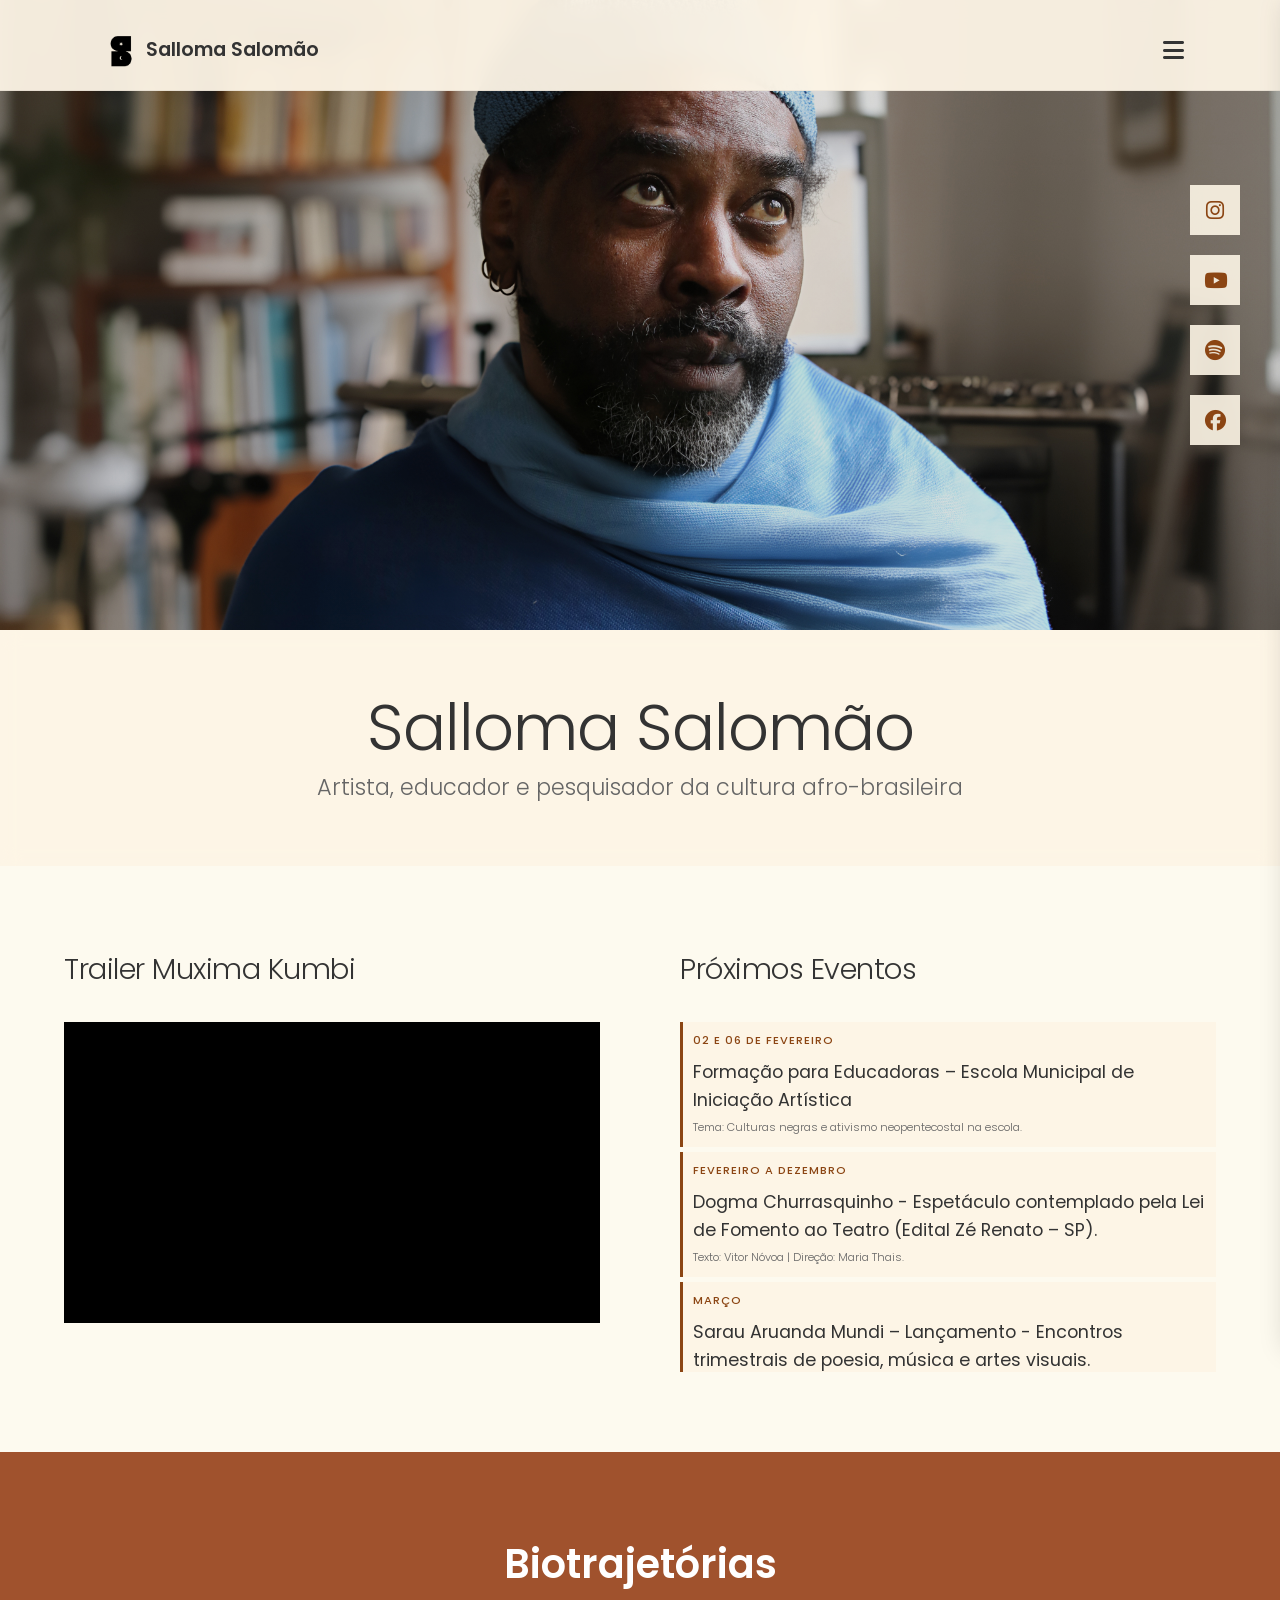
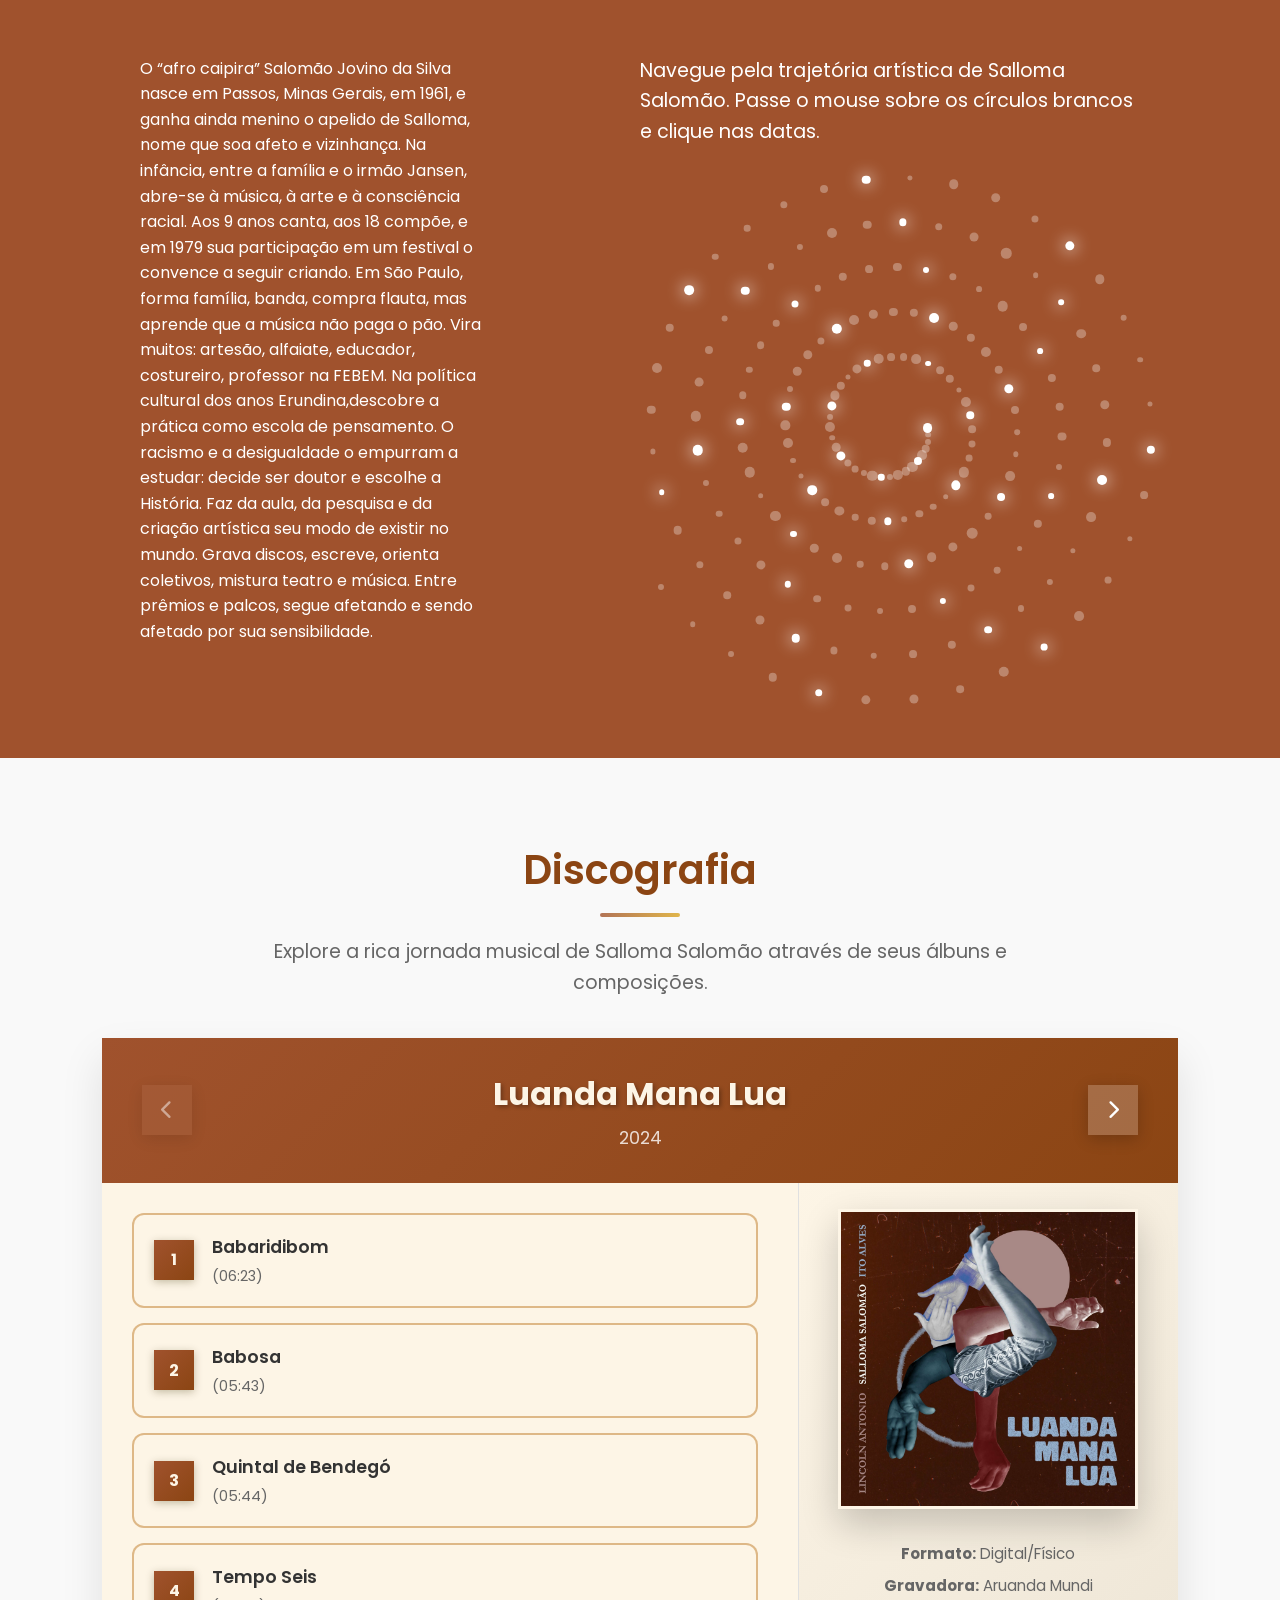
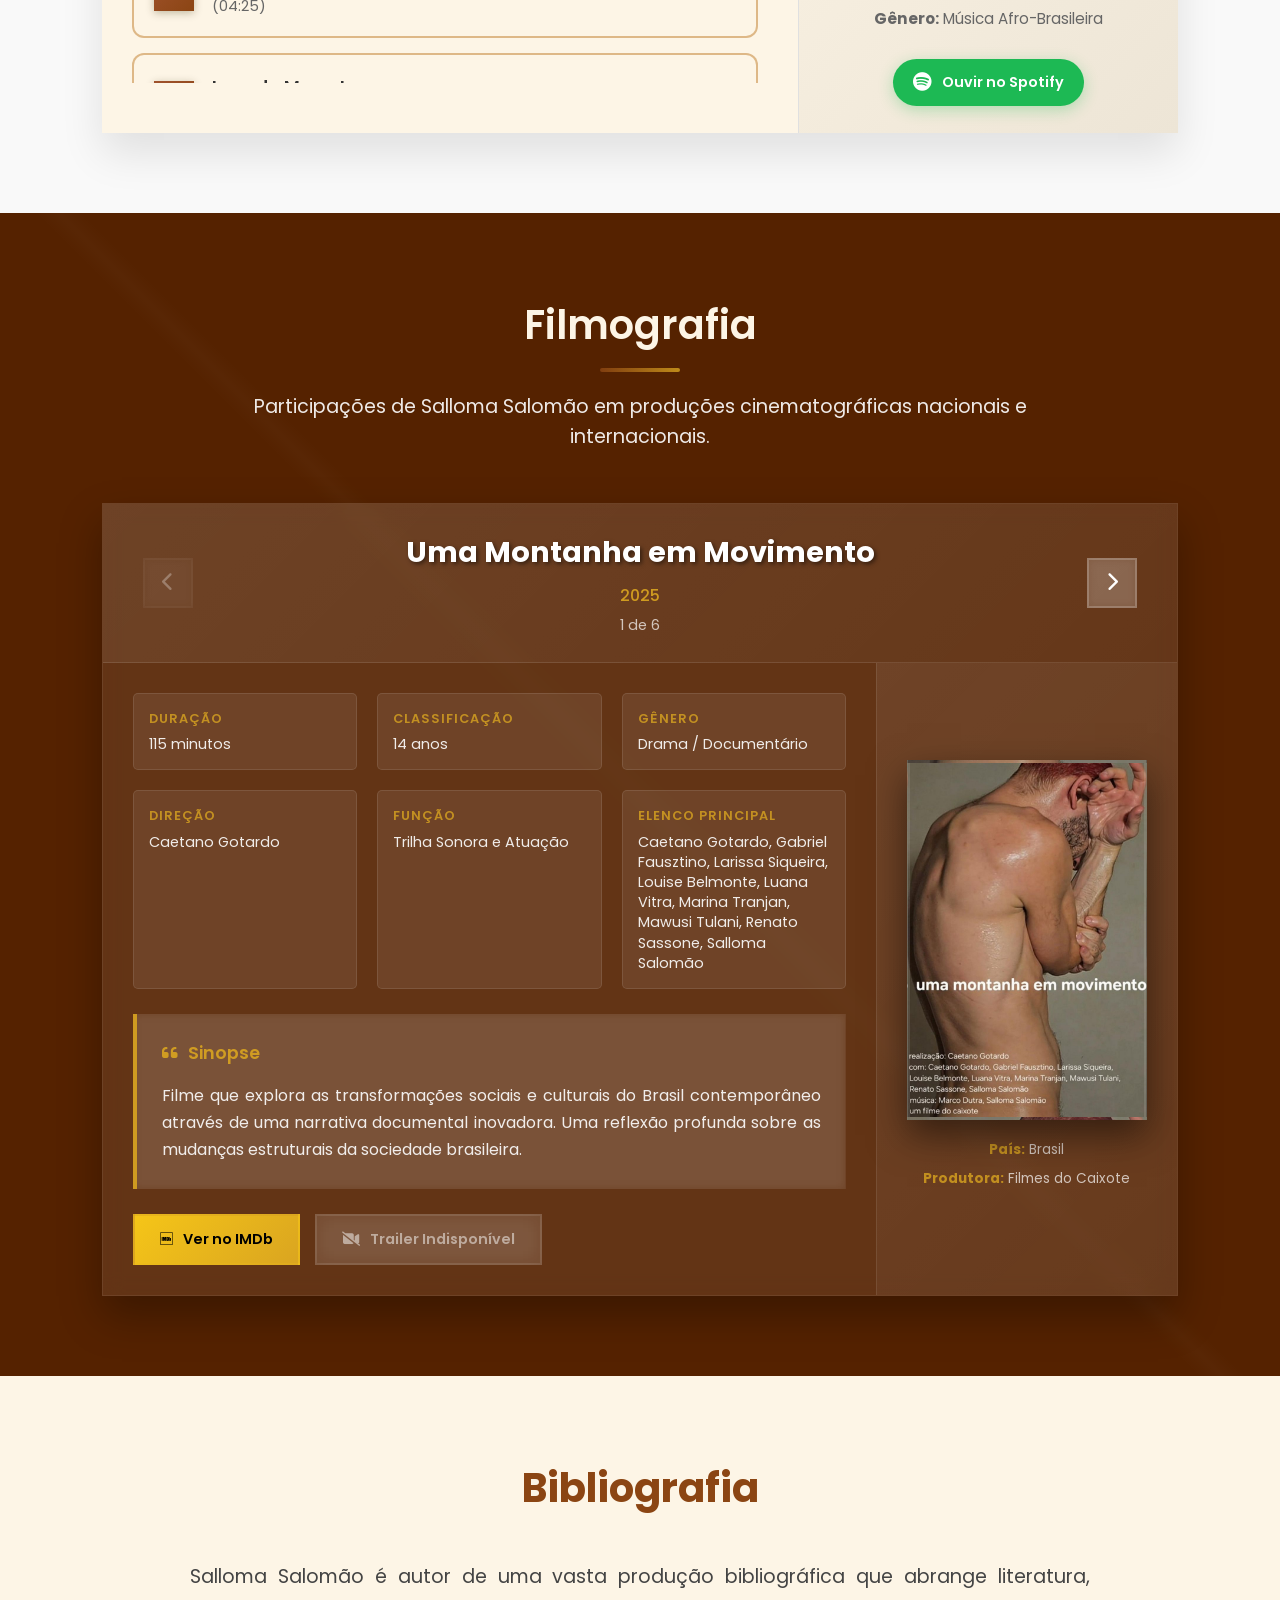
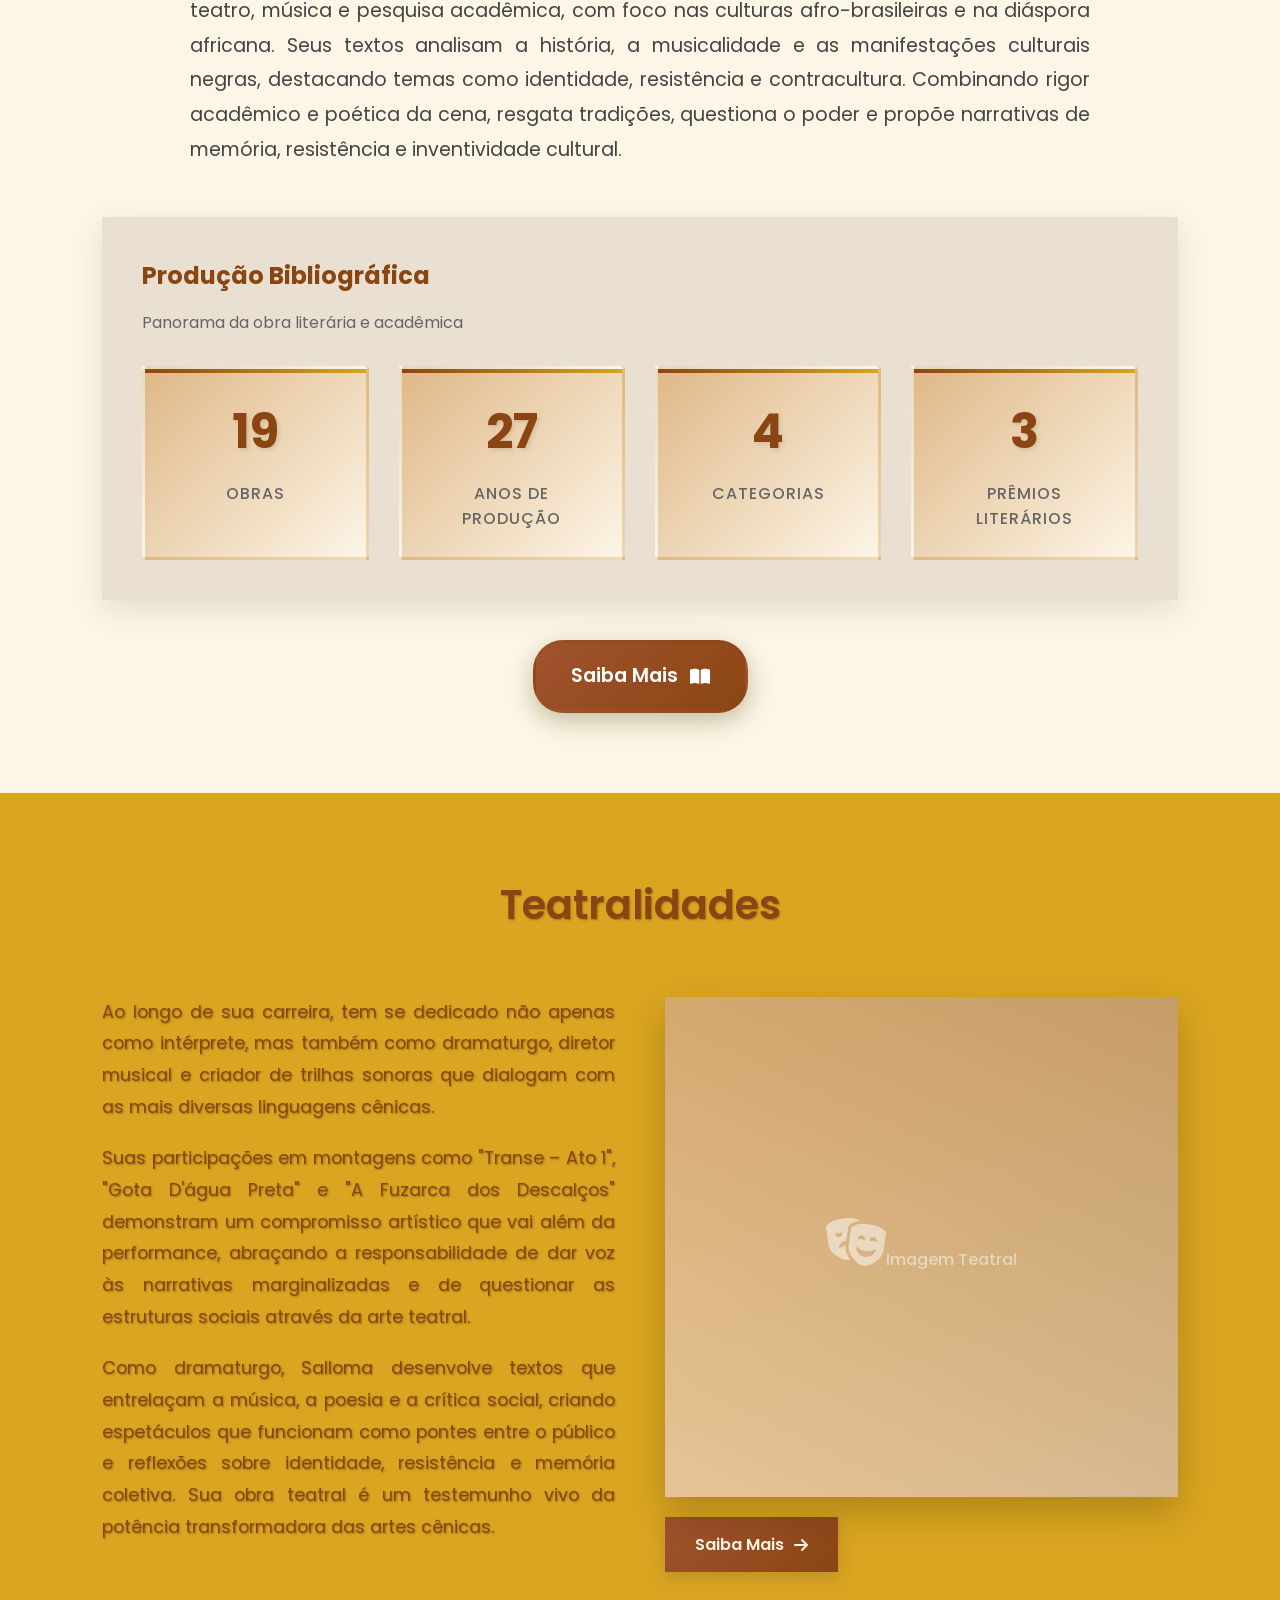
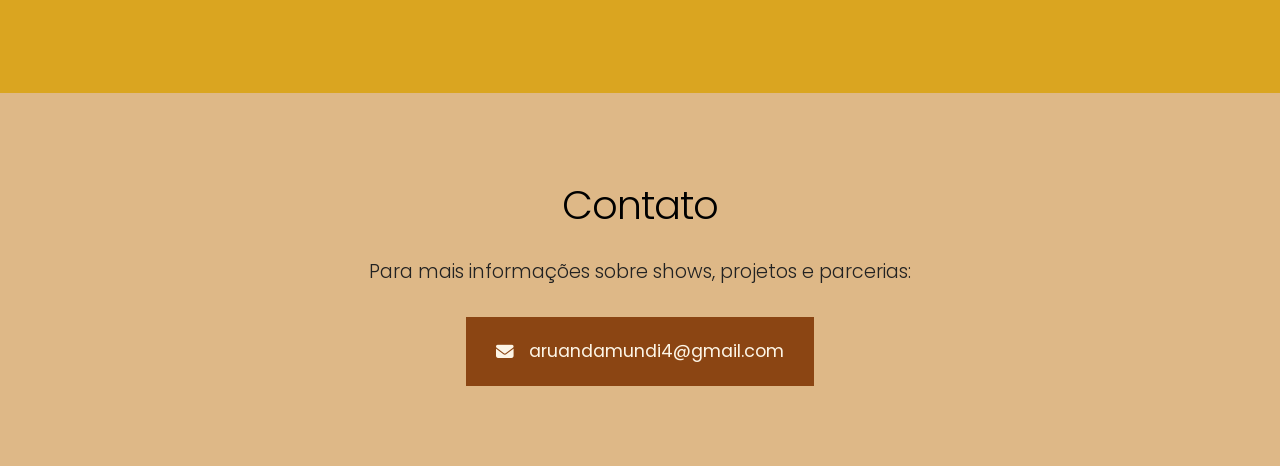
==== index.html @ 468c8325 "Primeiro Commit" ====
<!DOCTYPE html>
<html lang="pt-br">

<head>
    <meta charset="UTF-8">
    <meta name="viewport" content="width=device-width, initial-scale=1.0">
    <link rel="stylesheet" href="https://cdnjs.cloudflare.com/ajax/libs/font-awesome/6.7.2/css/all.min.css"
        integrity="sha512-Evv84Mr4kqVGRNSgIGL/F/aIDqQb7xQ2vcrdIwxfjThSH8CSR7PBEakCr51Ck+w+/U6swU2Im1vVX0SVk9ABhg=="
        crossorigin="anonymous" referrerpolicy="no-referrer" />
    <link rel="stylesheet" href="src/styles/navbar.css">
    <script src="https://cdnjs.cloudflare.com/ajax/libs/jquery/3.7.1/jquery.min.js"
        integrity="sha512-v2CJ7UaYy4JwqLDIrZUI/4hqeoQieOmAZNXBeQyjo21dadnwR+8ZaIJVT8EE2iyI61OV8e6M8PP2/4hpQINQ/g=="
        crossorigin="anonymous" referrerpolicy="no-referrer"></script>
    <title>Salloma Salomão</title>
    <link rel="stylesheet" href="src/styles/index.css">
    <link rel="stylesheet" href="src/styles/discografia.css">
    <link rel="stylesheet" href="src/styles/filmografia.css">
</head>
<script src="src/javascript/discografia.js"></script>
<script src="src/javascript/filmografia.js"></script>

<body>

    <!-- HEADER - src/components/navbar.html -->
    <div id="navbar-placeholder"></div>
    <div class="menu-overlay"></div>

    <main>
        <!-- SEÇÃO HERO - FOTO DE DESTAQUE -->
        <section id="hero">
            <img src="src/images/Fotos_Capa/1.jpg" alt="Salloma Salomão" class="hero-image atual">
            <img src="src/images/Fotos_Capa/2.png" alt="Salloma Salomão" class="hero-image">
            <img src="src/images/Fotos_Capa/3.png" alt="Salloma Salomão" class="hero-image">
            <div class="hero-overlay"></div>

            <div class="social-media">
                <a href="https://www.instagram.com/salloma.salomao/" class="social-link" title="Instagram"
                    target="_blank">
                    <i class="fa-brands fa-instagram"></i>
                </a>
                <a href="https://www.youtube.com/c/SallomaSalom%C3%A3o" class="social-link" title="YouTube"
                    target="_blank">
                    <i class="fa-brands fa-youtube"></i>
                </a>
                <a href="https://open.spotify.com/intl-pt/artist/1r9XWqNT4dnqtyEsFqQNYK?nd=1&dlsi=99b6b0a2f55641da"
                    class="social-link" title="Spotify" target="_blank">
                    <i class="fa-brands fa-spotify"></i>
                </a>
                <a href="https://www.facebook.com/sallomasallomao" class="social-link" title="Facebook" target="_blank">
                    <i class="fa-brands fa-facebook"></i>
                </a>
            </div>
        </section>

        <!-- SEÇÃO DE TÍTULO -->
        <section id="hero-text">
            <h1 class="hero-title">Salloma Salomão</h1>
            <p class="hero-subtitle">Artista, educador e pesquisador da cultura afro-brasileira</p>
        </section>

        <!-- SEÇÃO VÍDEO E AGENDA -->
        <section id="video-agenda">
            <div class="video-agenda-container">
                <div class="video-section">
                    <h2>Trailer Muxima Kumbi</h2>
                    <div class="video-container">
                        <iframe width="560" height="315" src="https://www.youtube.com/embed/QAzJCO5wUg4"
                            title="YouTube video player" frameborder="0"
                            allow="accelerometer; autoplay; clipboard-write; encrypted-media; gyroscope; picture-in-picture; web-share"
                            referrerpolicy="strict-origin-when-cross-origin" allowfullscreen></iframe>
                    </div>
                </div>

                <div class="agenda-section">
                    <h2>Próximos Eventos</h2>
                    <ul class="agenda-list">
                        <li class="agenda-item">
                            <div class="event-date">02 e 06 de Fevereiro</div>
                            <div class="event-title">Formação para Educadoras – Escola Municipal de Iniciação Artística</div>
                            <div class="event-location">Tema: Culturas negras e ativismo neopentecostal na escola.</div>
                        </li>
                        <li class="agenda-item">
                            <div class="event-date">Fevereiro a Dezembro</div>
                            <div class="event-title">Dogma Churrasquinho - Espetáculo contemplado pela Lei de Fomento ao Teatro (Edital Zé Renato – SP).</div>
                            <div class="event-location">Texto: Vitor Nóvoa | Direção: Maria Thais.</div>
                        </li>
                        <li class="agenda-item">
                            <div class="event-date">Março</div>
                            <div class="event-title">Sarau Aruanda Mundi – Lançamento - Encontros trimestrais de poesia, música e artes visuais.</div>
                            <div class="event-location">Apoio à campanha da Associação Brasileira de Artistas do Mundo Digital (ADRAMD).</div>
                        </li>
                        <li class="agenda-item">
                            <div class="event-date">Março</div>
                            <div class="event-title">Oficina Teatro Negro - Carga horária: 10h</div>
                            <div class="event-location">Local: Galpão de Folias</div>
                        </li>
                        <li class="agenda-item">
                            <div class="event-date">Março</div>
                            <div class="event-title">Formação Continuada – Yao</div>
                            <div class="event-location">Local: SESC Vila Mariana</div>
                        </li>
                        <li class="agenda-item">
                            <div class="event-date">Abril</div>
                            <div class="event-title">Lançamento do Livro 2 - Pretos, Prussianos, Índios e Caipiras</div>
                            <div class="event-location">Arte: Cassimano Nanau | Prefácio: Adriana Couto.</div>
                        </li>
                        <li class="agenda-item">
                            <div class="event-date">Maio</div>
                            <div class="event-title">Videoclipe – “Alegria do Cacau”</div>
                            <div class="event-location">Álbum Quaresma Festeira</div>
                        </li>
                        <li class="agenda-item">
                            <div class="event-date">Maio</div>
                            <div class="event-title">Lançamento Álbum – Quaresma Festeira</div>
                            <div class="event-location">Produção: Salloma Salomão | Arranjos: Fabio Sá.</div>
                        </li>
                        <li class="agenda-item">
                            <div class="event-date">Maio</div>
                            <div class="event-title">Participação – Missa dos Quilombos - Show de Milton Nascimento</div>
                            <div class="event-location">Direção: Glauber Miranda.</div>
                        </li>
                        <li class="agenda-item">
                            <div class="event-date">Junho</div>
                            <div class="event-title">Show de Lançamento – Quaresma Festeira</div>
                            <div class="event-location">Convidada: Mai Sato</div>
                        </li>
                    </ul>
                </div>
            </div>
        </section>

        <!-- SEÇÃO BIOTRAJETÓRIAS -->
        <section id="biotrajetorias">
            <div class="timeline-container">
                <h2 class="section-title">Biotrajetórias</h2>

                <div class="biotraj-grid">
                    <p class="section-paragraph">O “afro caipira” Salomão Jovino da Silva nasce em Passos, Minas Gerais,
                        em
                        1961, e ganha ainda
                        menino o apelido de Salloma, nome que soa afeto e vizinhança. Na infância, entre a família e o
                        irmão Jansen, abre-se à música, à arte e à consciência racial. Aos 9 anos canta, aos 18 compõe,
                        e em 1979 sua participação em um festival o convence a seguir criando. Em São Paulo, forma
                        família, banda, compra flauta, mas aprende que a música não paga o pão. Vira muitos: artesão,
                        alfaiate, educador, costureiro, professor na FEBEM. Na política cultural dos anos
                        Erundina,descobre
                        a prática como escola de pensamento. O racismo e a desigualdade o empurram a
                        estudar: decide ser doutor e escolhe a História. Faz da aula, da pesquisa e da criação artística
                        seu modo de existir no mundo. Grava discos, escreve, orienta coletivos, mistura teatro e música.
                        Entre prêmios e palcos, segue afetando e sendo afetado por sua sensibilidade.</p>
                    <div>
                        <p class="section-description">
                            Navegue pela trajetória artística de Salloma Salomão.
                            Passe o mouse sobre os círculos brancos e clique nas datas.
                        </p>
                        <div id="timeline-spiral-container">
                            <!-- A espiral será gerada via JavaScript -->
                        </div>
                    </div>
                </div>

                <!-- Modal para exibir informações do ano -->
                <div id="year-modal" class="modal">
                    <div class="modal-content">
                        <span class="close-modal">&times;</span>
                        <h3 id="modal-year">Ano</h3>
                        <div class="modal-body">
                            <div class="modal-image-container">
                                <img id="modal-image" src="" alt="Imagem histórica">
                            </div>
                            <div class="modal-text">
                                <p id="modal-description">Descrição dos acontecimentos do ano.</p>
                            </div>
                        </div>
                    </div>
                </div>
            </div>
        </section>

        <!-- Seção Discografia -->
        <section id="discografia" class="content-section">
            <div class="discografia-player">
                <div class="album-navigation">
                    <button class="nav-arrow" id="prevAlbum">
                        <i class="fas fa-chevron-left"></i>
                    </button>
                    <div class="album-info">
                        <div class="album-title" id="albumTitle">Carregando...</div>
                        <div class="album-year" id="albumYear"></div>
                    </div>
                    <button class="nav-arrow" id="nextAlbum">
                        <i class="fas fa-chevron-right"></i>
                    </button>
                </div>

                <div class="discografia-content">
                    <div class="tracks-section">
                        <div class="loading-spinner" id="loadingSpinner">
                            <i class="fas fa-spinner fa-spin fa-2x"></i>
                            <p>Carregando faixas...</p>
                        </div>
                        <ul class="track-list" id="trackList"></ul>
                    </div>

                    <div class="album-artwork">
                        <div class="artwork-container">
                            <img class="album-cover" id="albumCover"
                                src="[data-uri]"
                                alt="Capa do Álbum">
                            <div class="vinyl-overlay"></div>
                        </div>
                        <div class="album-details" id="albumDetails">
                            <p><strong>Formato:</strong> Digital/Físico</p>
                            <p><strong>Gravadora:</strong> Aruanda Mundi</p>
                        </div>
                    </div>
                </div>
            </div>
        </section>
        <!-- Seção Filmografia -->

        <section id="filmografia" class="content-section">
            <!-- O conteúdo será inserido dinamicamente pelo JavaScript -->
        </section>

        <!-- Seção Bibliografia -->
        <section id="bibliografia" class="content-section">
            <h2 class="section-title_2">Bibliografia</h2>

            <div class="content-wrapper">
                <!-- Seção de Introdução -->
                <div class="intro-section">
                    <div class="intro-text">
                        Salloma Salomão é autor de uma vasta produção bibliográfica que abrange literatura, teatro,
                        música e pesquisa acadêmica, com foco nas culturas afro-brasileiras e na diáspora africana. Seus
                        textos analisam a história, a musicalidade e as manifestações culturais negras, destacando temas
                        como identidade, resistência e contracultura. Combinando rigor acadêmico e poética da cena,
                        resgata tradições, questiona o poder e propõe narrativas de memória, resistência e inventividade
                        cultural.
                    </div>
                </div>

                <!-- Estatísticas -->
                <div class="stats-section">
                    <h2 style="margin-bottom: 15px;">Produção Bibliográfica</h2>
                    <p style="color: #666;">Panorama da obra literária e acadêmica</p>
                    <div class="stats-grid">
                        <div class="stat-item">
                            <span class="stat-number" id="total-obras">19</span>
                            <div class="stat-label">Obras</div>
                        </div>
                        <div class="stat-item">
                            <span class="stat-number">27</span>
                            <div class="stat-label">Anos de Produção</div>
                        </div>
                        <div class="stat-item">
                            <span class="stat-number">4</span>
                            <div class="stat-label">Categorias</div>
                        </div>
                        <div class="stat-item">
                            <span class="stat-number">3</span>
                            <div class="stat-label">Prêmios Literários</div>
                        </div>
                    </div>
                </div>

                <!-- Call to Action -->
                <div class="cta-section">
                    <a href="bibliografia.html" class="saiba-mais-btn">
                        <span>Saiba Mais</span>
                        <i class="fas fa-book-open"></i>
                    </a>
                </div>
            </div>
        </section>


        <!-- Seção Teatralidades -->
        <section id="teatralidades" class="content-section">
            <h2 class="section-title">Teatralidades</h2>
            <p class="section-description">

            </p>

            <div class="teatralidades-content">
                <div class="teatro-text">
                    <p>
                        Ao longo de sua carreira, tem se dedicado não apenas como intérprete, mas também como
                        dramaturgo, diretor musical e criador de trilhas sonoras que dialogam com as mais diversas
                        linguagens cênicas.
                    </p>

                    <p>
                        Suas participações em montagens como "Transe – Ato 1", "Gota D'água Preta" e "A Fuzarca dos
                        Descalços" demonstram um compromisso artístico que vai além da performance, abraçando a
                        responsabilidade de dar voz às narrativas marginalizadas e de questionar as estruturas sociais
                        através da arte teatral.
                    </p>

                    <p>
                        Como dramaturgo, Salloma desenvolve textos que entrelaçam a música, a poesia e a crítica social,
                        criando espetáculos que funcionam como pontes entre o público e reflexões sobre identidade,
                        resistência e memória coletiva. Sua obra teatral é um testemunho vivo da potência transformadora
                        das artes cênicas.
                    </p>
                </div>

                <div class="teatro-slideshow">
                    <div class="slideshow-container">
                        <div class="slide active" data-image="src/images/T01/1.jpg"></div>
                        <div class="slide" data-image="src/images/T02/1.jpg"></div>
                        <div class="slide" data-image="src/images/T03/1.jpg"></div>
                        <div class="slide" data-image="src/images/T04/1.jpg"></div>
                        <div class="slide" data-image="src/images/T05/1.jpg"></div>
                    </div>

                    <a href="teatralidades.html" class="saiba-mais-btn">
                        <span>Saiba Mais</span>
                        <i class="fas fa-arrow-right"></i>
                    </a>
                </div>
            </div>
        </section>
    </main>

    <!-- Seção Contato -->
    <section id="contato">
        <div class="contact-container">
            <h2>Contato</h2>
            <p>Para mais informações sobre shows, projetos e parcerias:</p>
            <a href="mailto:aruandamundi4@gmail.com" class="email-link">
                <i class="fas fa-envelope"></i>
                aruandamundi4@gmail.com
            </a>
        </div>
    </section>

    <script src="src/javascript/index.js"></script>
    <script src="src/javascript/navbar.js"></script>
    <script src="src/javascript/loadnavbar.js"></script>
</body>

</html>
---- src/styles/navbar.css ----
@import url('https://fonts.googleapis.com/css2?family=Poppins:ital,wght@0,100;0,200;0,300;0,400;0,500;0,600;0,700;0,800;0,900;1,100;1,200;1,300;1,400;1,500;1,600;1,700;1,800;1,900&display=swap');

html.menu-open {
    overflow: hidden;
}

* {
    font-family: "Poppins", sans-serif;
    margin: 0;
    padding: 0;
    box-sizing: border-box;
}

body {
    background-color: rgb(253, 245, 230);
    line-height: 1.6;
}

body.menu-open {
    overflow: hidden;
}

/* HEADER MINIMALISTA */
header {
    position: fixed;
    top: 0;
    left: 0;
    width: 100%;
    padding: 15px 7.5%;
    background: rgba(253, 245, 230, 0.95);
    backdrop-filter: blur(10px);
    z-index: 4000;
    transition: all 0.3s ease;
    border-bottom: 1px solid rgba(0, 0, 0, 0.05);
}

header.scrolled {
    padding: 5px 5%;
    box-shadow: 0 2px 20px rgba(0, 0, 0, 0.1);
}

#navbar {
    display: flex;
    align-items: center;
    justify-content: space-between;
    max-width: 1200px;
    padding-top: 10px;
}

#nav_logo {
    display: flex;
    align-items: center;
    text-decoration: none;
    color: #333;
    font-weight: 600;
    font-size: 1.2rem;
}

.logo-image {
    width: 50px;
    height: 50px;
    object-fit: contain;
}

#nav_list {
    display: flex;
    list-style: none;
    gap: 40px;
}

#nav-close-button {
    display: none;
    padding: 25px;
    max-width: fit-content;
    font-size: 24px;
    background: none;
    border: none;
    outline: none;
    cursor: pointer;
    margin-left: auto;
}

.nav-item {
    position: relative;
}

.nav-item a {
    text-decoration: none;
    color: #333;
    font-weight: 500;
    transition: color 0.3s ease;
    position: relative;
    display: flex;
    align-items: center;
    gap: 5px;
}

.nav-item a:hover {
    color: #8b4513;
}

.nav-item a::after {
    content: '';
    position: absolute;
    bottom: -5px;
    left: 0;
    width: 0;
    height: 2px;
    background: #8b4513;
    transition: width 0.3s ease;
}

.nav-item a:hover::after {
    width: 100%;
}

/* Dropdown Styles */
.dropdown {
    position: relative;
}

.dropdown-toggle {
    cursor: pointer;
}

.dropdown-toggle i {
    font-size: 0.8rem;
    transition: transform 0.3s ease;
}

.dropdown.active .dropdown-toggle i {
    transform: rotate(180deg);
}

.dropdown-menu {
    display: none;
    position: absolute;
    top: 100%;
    left: 0;
    min-width: 280px;
    background: rgb(253, 245, 230);
    box-shadow: 0 10px 30px rgba(0, 0, 0, 0.1);
    border-radius: 8px;
    padding: 10px 0;
    z-index: 1100;
    opacity: 0;
    transform: translateY(15px);
    transition: all 0.3s ease;
    animation: fadeInDropdown 0.3s ease forwards;
}

.dropdown.active .dropdown-menu {
    display: block;
    opacity: 1;
    transform: translateY(0);
}

@keyframes fadeInDropdown {
    from {
        opacity: 0;
        transform: translateY(15px);
    }

    to {
        opacity: 1;
        transform: translateY(0);
    }
}

.dropdown-menu li {
    list-style: none;
}

.dropdown-menu li a {
    display: block;
    padding: 10px 20px;
    color: #333;
    text-decoration: none;
    font-size: 0.9rem;
    transition: all 0.2s ease;
    font-weight: 400;
}

.dropdown-menu li a:hover {
    background-color: rgba(113, 0, 0, 0.1);
    color: #8b4513;
    transform: translateX(5px);
}

.dropdown-menu li a::after {
    display: none;
}

.btn-contact {
    background: #8b4513;
    color: white;
    padding: 10px 25px;
    border: none;
    border-radius: 0%;
    font-weight: 500;
    cursor: pointer;
    transition: all 0.3s ease;
}

.btn-contact:hover {
    background: #7b3503;
    transform: translateY(-2px);
}

#mobile_btn {
    display: none;
    background: none;
    border: none;
    font-size: 1.5rem;
    color: #333;
    cursor: pointer;
}

/* Menu overlay */
.menu-overlay {
    position: fixed;
    inset: 0;
    background: rgba(0, 0, 0, 0.35);
    opacity: 0;
    pointer-events: none;
    transition: opacity 0.3s;
    z-index: 2000;
}

.menu-overlay.active {
    opacity: 1;
    pointer-events: all;
}

/* RESPONSIVIDADE */
@media screen and (max-width: 1300px) {
    #nav_list {
        position: fixed;
        top: 0;
        width: 320px;
        height: 150vh;

        background: rgb(253, 245, 230);
        flex-direction: column;
        gap: 0;

        box-shadow: 5px 0 25px rgba(0, 0, 0, 0.15);

        transform: translateX(100%);
        transition: transform 0.35s ease;
        right: 0;
        z-index: 3000;

        display: flex;
    }

    #nav_list.active {
        transform: translateX(0);
    }

    #nav-close-button {
        display: flex;
    }

    #mobile_btn {
        display: block;
    }

    .dropdown-menu {
        position: static;
        opacity: 1;
        transform: none;
        box-shadow: none;
        padding: 0;

        display: grid;
        grid-template-rows: 0fr;
        transition: grid-template-rows 0.35s ease;
    }

    .dropdown-menu>* {
        overflow: hidden;
    }

    #navbar li {
        font-size: 24px;
        padding: 6px;
    }

    .dropdown-content li a {
        font-size: 16px;
    }

    .dropdown.active .dropdown-menu {
        /* max-height: 1000px; */
        grid-template-rows: 1fr;
    }

    .nav-item a,
    .dropdown-toggle {
        display: flex;
        justify-content: space-between;
        padding: 18px, 25px;
        width: 100%;
    }

    .nav-item a:hover::after {
        width: 0;
    }

    .btn-contact {
        font-size: 24px;
    }
}
---- src/styles/index.css ----
@import url('https://fonts.googleapis.com/css2?family=Poppins:ital,wght@0,100;0,200;0,300;0,400;0,500;0,600;0,700;0,800;0,900;1,100;1,200;1,300;1,400;1,500;1,600;1,700;1,800;1,900&display=swap');

html {
    scroll-behavior: smooth;
}

* {
    font-family: "Poppins", sans-serif;
    margin: 0;
    padding: 0;
    box-sizing: border-box;
}

body {
    background-color: #fdf5e6;
    line-height: 1.6;
}

/* SEÇÃO HERO - FOTO DE DESTAQUE */
#hero {
    position: relative;
    width: 100%;
    height: 70vh;
    overflow: hidden;
    display: flex;
    align-items: flex-end;
    justify-content: center;
}

.hero-text-overlay {
    position: relative;
    z-index: 3;
    background: rgba(253, 245, 230, 0.9);
    backdrop-filter: blur(10px);
    padding: 40px 60px;
    margin-bottom: 40px;
    text-align: center;
    max-width: 800px;
    width: 90%;
}

.hero-image {
    position: absolute;
    inset: 0;
    top: 0;
    left: 0;

    width: 100%;
    height: 100%;

    object-fit: cover;
    z-index: 1;

    opacity: 0;
    transition: all 1s ease-in-out;
    transform: scale(1.05);
}

.hero-image.atual {
    opacity: 1;
    transform: scale(1);
}

.hero-overlay {
    position: absolute;
    top: 0;
    left: 0;
    width: 100%;
    height: 100%;
    background: linear-gradient(135deg, rgba(0, 0, 0, 0.2), rgba(0, 0, 0, 0.1));
    z-index: 2;
}

.social-media {
    position: absolute;
    top: 50%;
    right: 40px;
    transform: translateY(-50%);
    display: flex;
    flex-direction: column;
    gap: 20px;
    z-index: 4;
}

.social-link {
    display: flex;
    align-items: center;
    justify-content: center;
    width: 50px;
    height: 50px;
    background: rgba(253, 245, 230, 0.9);
    color: #8b4513;
    text-decoration: none;
    font-size: 1.3rem;
    transition: all 0.3s ease;
    backdrop-filter: blur(10px);
}

.social-link:hover {
    background: #8b4513;
    color: rgba(253, 245, 230, 0.9);
    transform: scale(1.1);
}

/* SEÇÃO DE TÍTULO SEPARADA */
#hero-text {
    padding: 60px 5%;
    background: rgba(253, 245, 230, 0.5);
    backdrop-filter: blur(10px);
    text-align: center;
}

.hero-title {
    font-size: clamp(2.5rem, 6vw, 4rem);
    font-weight: 300;
    margin-bottom: 3px;
    color: #333;
    line-height: 1.2;
    letter-spacing: -1px;
}

.hero-subtitle {
    font-size: clamp(1rem, 2.5vw, 1.4rem);
    font-weight: 300;
    color: #666;
    max-width: 680px;
    margin: 0 auto;
    line-height: 1.6;
}

/* SEÇÃO VÍDEO E AGENDA */
#video-agenda {
    padding: 80px 5%;
    background: #fdfaef;
}

.video-agenda-container {
    max-width: 2200px;
    margin: 0 auto;
    display: grid;
    grid-template-columns: 1fr 1fr;
    gap: 80px;
    align-items: start;
}

.video-section h2,
.agenda-section h2 {
    font-size: 1.8rem;
    margin-bottom: 30px;
    color: #333;
    font-weight: 300;
    letter-spacing: -0.5px;
}

.video-container {
    position: relative;
    width: 100%;
    padding-bottom: 56.25%;
    height: 0;
    overflow: hidden;
    background: #000;
}

.video-container iframe {
    position: absolute;
    top: 0;
    left: 0;
    width: 100%;
    height: 100%;
}

.agenda-list {
    list-style: none;
    overflow-y: scroll;
    max-height: 350px;
}

.agenda-item {
    background: rgb(253, 245, 230);
    padding: 10px;
    margin-bottom: 5px;
    border-left: 3px solid #8b4513;
    transition: all 0.3s ease;
}

.agenda-item:hover {
    background: rgba(243, 235, 220);
    border-left-width: 5px;
}

.event-date {
    color: #8b4513;
    font-weight: 500;
    font-size: 0.7rem;
    text-transform: uppercase;
    letter-spacing: 1px;
}

.event-title {
    font-weight: 400;
    margin: 8px 0 5px 0;
    color: #333;
    font-size: 1.1rem;
}

.event-location {
    color: #666;
    font-size: 0.7rem;
    font-weight: 300;
}

/* SEÇÃO BIOTRAJETÓRIAS */
#biotrajetorias {
    background: #a0522d;
    padding: 80px 5%;
    position: relative;
    min-height: 100vh;
    display: flex;
    flex-direction: column;
    align-items: center;
}

.timeline-container {
    width: 100%;
    display: flex;
    flex-direction: column;
    align-items: center;
    max-width: 1200px;
}

.section-title {
    color: #fff;
    font-size: 2.5rem;
    margin-bottom: 60px;
    text-align: center;
    font-weight: 600;
}

.section-description {
    color: #fff;
    font-size: 1.2rem;
    margin-bottom: 30px;
    text-align: left;
    max-width: 500px;
}

.biotraj-grid {
    display: grid;
    grid-template-columns: 1fr 1fr;
    gap: 0rem;
    align-items: start;
}

.section-paragraph {
    color: #fff;
    text-align: left;
    max-width: 22rem;
    margin-bottom: 5px;
}

#timeline-spiral-container {
    position: relative;
    width: 100%;
    max-width: 700px;
    aspect-ratio: 1 / 1;
    display: flex;
    justify-content: center;
    align-items: center;
    margin: 0 auto;
}

.timeline-dot {
    position: absolute;
    background-color: rgba(255, 255, 255, 0.3);
    width: 8px;
    height: 8px;
    border-radius: 50%;
    transition: all 0.3s ease;
    cursor: default;
    transform: translate(-50%, -50%);
}

.timeline-dot.interactive {
    background-color: #fff;
    cursor: pointer;
    z-index: 10;
    box-shadow: 0 0 15px 3px rgba(255, 255, 255, 0.5);
}

.timeline-dot.interactive:hover {
    transform: translate(-50%, -50%) scale(2.5);
    box-shadow: 0 0 25px 5px rgba(255, 255, 255, 0.9);
}

.year-label {
    position: absolute;
    color: #ffffff;
    font-weight: bold;
    font-size: 0.7rem;
    opacity: 0;
    transition: opacity 0.3s ease;
    pointer-events: none;
    text-shadow: 1px 1px 2px rgba(0, 0, 0, 0.8);
    z-index: 15;
    left: 0;
    top: 0;
    transform: translate(12px, -50%);
    white-space: nowrap;
}

.timeline-dot.interactive:hover .year-label {
    opacity: 1;
}

/* Estilos para a seção teatralidades */
#teatralidades {
    background-color: #daa520;
    /* Cor vinho */
    min-height: 100vh;
    /* Ocupa pelo menos a altura da tela */
    padding: 80px 8%;
}

.teatralidades-content {
    display: grid;
    grid-template-columns: 1fr 1fr;
    gap: 50px;
    align-items: start;
    max-width: 1200px;
    margin: 0 auto;
}

#teatralidades h2 {
    color: #8b4513;
    text-shadow: 1px 1px 2px rgba(0, 0, 0, 0.3);
}

.teatro-text {
    color: #8b4513;
    line-height: 1.8;
    text-shadow: 1px 1px 2px rgba(0, 0, 0, 0.3);
}

.teatro-text p {
    margin-bottom: 20px;
    font-size: 1.1rem;
    text-align: justify;
}

/* Slideshow Styles */
.teatro-slideshow {
    display: flex;
    flex-direction: column;
    gap: 20px;
}

.slideshow-container {
    position: relative;
    width: 100%;
    height: 500px;
    border-radius: 0px;
    overflow: hidden;
    box-shadow: 0 15px 35px rgba(0, 0, 0, 0.2);
    background: #fdf5e6;
}

.slide {
    position: absolute;
    top: 0;
    left: 0;
    width: 100%;
    height: 100%;
    background-size: cover;
    background-position: center;
    background-repeat: no-repeat;
    opacity: 0;
    transition: opacity 1s ease-in-out;
    display: flex;
    align-items: center;
    justify-content: center;
    color: rgba(253, 245, 230, 0.7);;
    font-size: 1.2rem;
    font-weight: 500;
}

.slide.active {
    opacity: 1;
}

.slide::before {
    content: '';
    position: absolute;
    top: 0;
    left: 0;
    width: 100%;
    height: 100%;
    background: linear-gradient(45deg, rgba(253, 245, 230, 0.3), rgba(0, 0, 0, 0.1));
    z-index: 1;
}

.slide-indicators {
    position: absolute;
    bottom: 20px;
    left: 50%;
    transform: translateX(-50%);
    display: flex;
    gap: 10px;
    z-index: 10;
}

.indicator {
    width: 12px;
    height: 12px;
    border-radius: 50%;
    background: rgba(253, 245, 230, 0.5);;
    cursor: pointer;
    transition: all 0.3s ease;
    border: 2px solid rgba(253, 245, 230, 0.8);;
}

.indicator.active {
    background: #ffbb00;
    border-color: #fff;
    transform: scale(1.2);
}

.slide-overlay {
    position: absolute;
    bottom: 0;
    left: 0;
    width: 100%;
    background: linear-gradient(transparent, rgba(0, 0, 0, 0.7));
    color: rgb(253, 245, 230);
    padding: 30px 25px 25px;
    z-index: 5;
}

.slide-info h3 {
    font-size: 1.8rem;
    margin-bottom: 8px;
    color: #ffbb00;
}

.slide-info p {
    font-size: 1rem;
    opacity: 0.9;
    margin: 0;
}

.saiba-mais-btn {
    align-self: flex-start;
    background: linear-gradient(135deg, #a0522d, #8b4513);
    color: rgb(253, 245, 230);
    padding: 15px 30px;
    text-decoration: none;
    border-radius: 0px;
    font-weight: 600;
    transition: all 0.3s ease;
    display: flex;
    align-items: center;
    gap: 10px;
    box-shadow: 0 5px 15px rgba(113, 90, 65, 0.3);
}

.saiba-mais-btn:hover {
    background: linear-gradient(135deg, #8b4513, #a0522d);
    transform: translateY(-2px);
    box-shadow: 0 8px 25px rgba(113, 90, 65, 0.4);
    color: white;
}

/* Placeholder para imagens que não carregam */
.slide.no-image {
    background: linear-gradient(135deg, #daa560, #deb887);
    font-size: 1rem;
    text-align: center;
}

/* Responsividade */
@media screen and (max-width: 768px) {
    .teatralidades-content {
        grid-template-columns: 1fr;
        gap: 30px;
    }

    .slideshow-container {
        height: 300px;
    }

    .teatro-text p {
        text-align: left;
        font-size: 1rem;
    }

    .slide-info h3 {
        font-size: 1.4rem;
    }

    .slide-overlay {
        padding: 20px 20px 20px;
    }
}

@media screen and (max-width: 480px) {
    .slideshow-container {
        height: 250px;
    }

    .slide-info h3 {
        font-size: 1.2rem;
    }

    .slide-info p {
        font-size: 0.9rem;
    }

    .indicator {
        width: 10px;
        height: 10px;
    }
}


/* SEÇÃO CONTATO */
#contato {
    background: #deb887;
    padding: 80px 5%;
    text-align: center;
}

.contact-container {
    max-width: 600px;
    margin: 0 auto;
}

#contato h2 {
    font-size: 2.5rem;
    color: #000;
    margin-bottom: 20px;
    font-weight: 300;
    letter-spacing: -1px;
}

#contato p {
    font-size: 1.2rem;
    color: #222;
    margin-bottom: 30px;
    font-weight: 300;
}

.email-link {
    display: inline-flex;
    align-items: center;
    gap: 15px;
    background: #8b4513;
    color: #fdf5e6;
    padding: 20px 30px;
    text-decoration: none;
    font-size: 1.1rem;
    font-weight: 400;
    transition: all 0.3s ease;
}

.email-link:hover {
    background: #7b3503;
    transform: translateY(-3px);
    box-shadow: 0 10px 25px rgba(66, 60, 0, 0.3);
    color: white;
}

/* MODAL */
.modal {
    display: none;
    position: fixed;
    top: 0;
    left: 0;
    width: 100%;
    height: 100%;
    background-color: rgba(0, 0, 0, 0.8);
    z-index: 1000;
    justify-content: center;
    align-items: center;
}

.modal-content {
    background-color: rgb(253, 245, 230);;
    border-radius: 0%;
    padding: 30px;
    width: 80%;
    max-width: 800px;
    max-height: 80vh;
    overflow-y: auto;
    position: relative;
    box-shadow: 0 20px 40px rgba(0, 0, 0, 0.3);
}

.close-modal {
    position: absolute;
    top: 15px;
    right: 20px;
    font-size: 28px;
    font-weight: bold;
    color: #333;
    cursor: pointer;
    transition: color 0.3s;
}

.close-modal:hover {
    color: #8b4513;
}

#modal-year {
    color: #8b4513;
    font-size: 2rem;
    margin-bottom: 20px;
    text-align: center;
    border-bottom: 3px solid #8b4513;
    padding-bottom: 10px;
}

.modal-body {
    display: flex;
    gap: 20px;
}

.modal-image-container {
    flex: 0 0 40%;
}

#modal-image {
    width: 100%;
    height: auto;
    border-radius: 0%;
    box-shadow: 0 5px 15px rgba(0, 0, 0, 0.2);
}

.modal-text {
    flex: 1;
    color: #333;
    line-height: 1.8;
    font-size: 1rem;
}

/* CSS específico para a seção Bibliografia */
#bibliografia {
    background-color: rgb(253, 245, 230);;
    padding: 80px 8%;
}

#bibliografia .content-wrapper {
    max-width: 1200px;
    margin: 0 auto;
}

#bibliografia h2 {
    color: #8b4513;
}

#bibliografia .intro-section {
    margin-bottom: 50px;
    text-align: center;
}

#bibliografia .intro-text {
    font-size: 1.2rem;
    line-height: 1.8;
    color: #444;
    text-align: justify;
    margin-bottom: 30px;
    max-width: 900px;
    margin-left: auto;
    margin-right: auto;
}

#bibliografia .contact-info {
    background: linear-gradient(135deg, #8b4513, #a0522d);
    color: white;
    padding: 20px;
    border-radius: 0%;
    box-shadow: 0 5px 20px rgba(63, 60, 0, 0.3);
    display: inline-block;
    font-size: 1.1rem;
}

#bibliografia .section-title_2 {
    color: #8b4513;
    text-align: center;
    margin-bottom: 40px;
    font-size: 2.5rem;
}

#bibliografia .stats-section {
    background: #e9e0d1;
    padding: 40px;
    border-radius: 0%;
    box-shadow: 0 10px 30px rgba(0, 0, 0, 0.1);
    margin-bottom: 40px;
}

#bibliografia .stats-grid {
    display: grid;
    grid-template-columns: repeat(auto-fit, minmax(200px, 1fr));
    gap: 30px;
    margin-top: 30px;
}

#bibliografia .stat-item {
    text-align: center;
    padding: 25px;
    background: linear-gradient(135deg, #deb887, #fdf5e6);
    border-radius: 0%;
    border: 3px solid transparent;
    transition: all 0.3s ease;
    position: relative;
    overflow: hidden;
}

#bibliografia .stat-item::before {
    content: '';
    position: absolute;
    top: 0;
    left: 0;
    right: 0;
    height: 4px;
    background: linear-gradient(90deg, #8b4513, #daa520);
}

#bibliografia .stat-item:hover {
    transform: translateY(-5px);
    box-shadow: 0 10px 25px rgba(60, 66, 0, 0.15);
    border-color: rgba(60, 66, 0, 0.2);
}

#bibliografia .stat-number {
    font-size: 3rem;
    font-weight: bold;
    color: #8b4513;
    display: block;
    margin-bottom: 10px;
    text-shadow: 2px 2px 4px rgba(0, 0, 0, 0.1);
}

#bibliografia .stat-label {
    font-size: 1rem;
    color: #666;
    font-weight: 500;
    text-transform: uppercase;
    letter-spacing: 1px;
}

#bibliografia .cta-section {
    text-align: center;
    margin-top: 40px;
}

#bibliografia .saiba-mais-btn {
    display: inline-flex;
    align-items: center;
    gap: 12px;
    background: linear-gradient(135deg, #a0522d, #8b4513);
    color: white;
    padding: 18px 35px;
    border-radius: 30px;
    text-decoration: none;
    font-weight: 600;
    font-size: 1.2rem;
    transition: all 0.3s ease;
    box-shadow: 0 8px 25px rgba(60, 66, 0, 0.3);
    border: 3px solid transparent;
}

#bibliografia .saiba-mais-btn:hover {
    transform: translateY(-3px);
    box-shadow: 0 12px 35px rgba(60, 66, 0, 0.4);
    background: linear-gradient(135deg, #a0522d, #8b4513);
    border-color: rgba(255, 187, 0, 0.5);
}

#bibliografia .saiba-mais-btn i {
    font-size: 1.1rem;
    transition: transform 0.3s ease;
}

#bibliografia .saiba-mais-btn:hover i {
    transform: translateX(5px);
}



/* RESPONSIVIDADE */
@media screen and (max-width: 1000px) {
    .social-media {
        right: 20px;
        gap: 15px;
    }

    .social-link {
        width: 45px;
        height: 45px;
        font-size: 1.1rem;
    }

    .video-agenda-container {
        grid-template-columns: 1fr;
        gap: 40px;
    }

    .modal-body {
        flex-direction: column;
    }

    .modal-image-container {
        flex: none;
    }

    /* #timeline-spiral-container {
        height: 600px;
    } */
}

@media screen and (max-width: 930px) {
    .biotraj-grid {
        grid-template-columns: 1fr;
        gap: 0;
        text-align: center;
        align-items: center;
        justify-content: center;
    }

    .section-title {
        margin-bottom: 20px;
    }

    .section-paragraph {
        padding-bottom: 20px;
        text-align: center;
        justify-content: center;
        align-items: center;
        margin-left: auto;
        margin-right: auto;
        /* max-width: 50%; */
    }

    .section-description {
        text-align: center;
    }
}


@media screen and (max-width: 480px) {
    .hero-content {
        margin-bottom: 50px;
    }

    .social-media {
        flex-direction: row;
        bottom: 20px;
        top: auto;
        right: 50%;
        transform: translateX(50%);
        gap: 20px;
    }

    #video-agenda,
    #biotrajetorias {
        padding: 60px 5%;
    }
}
---- src/styles/discografia.css ----
/* CSS para a seção de discografia integrada ao site */
/* Adicione este CSS ao final do seu arquivo content-sections.css */

#discografia {
    background-color: #f9f9f9;
    padding: 80px 8%;
    min-height: auto;
}

#discografia .section-title {
    font-size: 2.5rem;
    margin-bottom: 20px;
    text-align: center;
    color: #8b4513;
    position: relative;
    padding-bottom: 15px;
}

#discografia .section-title::after {
    content: '';
    position: absolute;
    bottom: 0;
    left: 50%;
    transform: translateX(-50%);
    width: 80px;
    height: 4px;
    background: linear-gradient(90deg, rgba(160, 82, 45, 0.8), rgba(218, 165, 32, 0.8));
    border-radius: 2px;
}

#discografia .section-description {
    font-size: 1.2rem;
    margin-bottom: 40px;
    text-align: center;
    max-width: 800px;
    line-height: 1.6;
    color: #666;
    margin-left: auto;
    margin-right: auto;
}

/* Container principal da discografia */
.discografia-player {
    max-width: 1200px;
    margin: 0 auto;
    background: #fdf5e6;
    border-radius: 0px;
    box-shadow: 0 20px 40px rgba(0,0,0,0.1);
    overflow: hidden;
    position: relative;
}

/* Navegação entre álbuns */
.album-navigation {
    display: flex;
    align-items: center;
    justify-content: space-between;
    padding: 30px 40px;
    background: linear-gradient(135deg, #a0522d 0%, #8b4513 100%);
    color: white;
}

.nav-arrow {
    background: rgba(255, 255, 255, 0.2);
    color: white;
    border: none;
    border-radius: 0%;
    width: 50px;
    height: 50px;
    font-size: 1.2rem;
    cursor: pointer;
    transition: all 0.3s ease;
    box-shadow: 0 4px 15px rgba(0,0,0,0.2);
}

.nav-arrow:hover {
    background: rgba(255, 255, 255, 0.3);
    transform: translateY(-2px);
    box-shadow: 0 6px 20px rgba(0,0,0,0.3);
}

.nav-arrow:disabled {
    background: rgba(255, 255, 255, 0.1);
    cursor: not-allowed;
    transform: none;
    opacity: 0.5;
}

.album-info {
    text-align: center;
    flex: 1;
    margin: 0 20px;
}

.album-title {
    font-size: 2rem;
    font-weight: bold;
    color: #fdf5e6;
    margin-bottom: 5px;
    text-shadow: 2px 2px 4px rgba(0,0,0,0.3);
}

.album-year {
    color: rgba(255, 255, 255, 0.8);
    font-size: 1.1rem;
}

/* Conteúdo principal */
.discografia-content {
    display: flex;
    min-height: 600px;
}

/* Seção das faixas */
.tracks-section {
    flex: 1;
    padding: 30px;
    background: #fdf5e6;
}

.track-list {
    list-style: none;
    margin: 0;
    padding: 0;
}

.track-item {
    margin-bottom: 15px;
    border-radius: 0%;
    overflow: hidden;
    background: #fdf5e6;
    border: 2px solid transparent;
    transition: all 0.3s ease;
}

.track-item:hover {
    border-color: rgba(60, 50, 0, 0.2);
    box-shadow: 0 4px 15px rgba(0,0,0,0.1);
    transform: translateY(-2px);
}

.track-header {
    display: flex;
    align-items: center;
    padding: 18px 20px;
    /* cursor: pointer; */
    background: #fdf5e6;
    transition: background-color 0.3s ease;
}

.track-header:hover {
    background: #f8f8f8;
}

.track-number {
    background: linear-gradient(135deg, #a0522d, #8b4513);
    color: #fdf5e6;
    border-radius: 0%;
    width: 40px;
    height: 40px;
    display: flex;
    align-items: center;
    justify-content: center;
    font-weight: bold;
    margin-right: 18px;
    font-size: 1rem;
    box-shadow: 0 2px 8px rgba(60, 50, 0, 0.3);
}

.track-info {
    flex: 1;
}

.track-name {
    font-weight: 600;
    color: #333;
    font-size: 1.1rem;
    margin-bottom: 4px;
}

.track-duration {
    color: #666;
    font-size: 0.9rem;
}

.track-toggle {
    background: none;
    border: none;
    color: #8b4513;
    font-size: 1.3rem;
    cursor: pointer;
    padding: 8px;
    border-radius: 6px;
    transition: all 0.3s ease;
}

.track-toggle:hover {
    background: rgba(113, 0, 0, 0.1);
    transform: scale(1.1);
}

/* Letras das músicas */
.track-lyrics {
    padding: 0 20px;
    background: #fdf5e6;
    max-height: 0;
    overflow: hidden;
    transition: all 0.5s cubic-bezier(0.4, 0, 0.2, 1);
}

.track-lyrics.active {
    max-height: 500px;
    padding: 25px 20px;
}

.lyrics-content {
    background: white;
    padding: 30px;
    border-radius: 0px;
    border-left: 4px solid #8b4513;
    box-shadow: 0 2px 15px rgba(0,0,0,0.08);
    position: relative;
}

.lyrics-content::before {
    content: '"';
    position: absolute;
    top: 10px;
    left: 10px;
    font-size: 3rem;
    color: #8b4513;
    opacity: 0.3;
    font-family: serif;
}

.lyrics-text {
    line-height: 1.9;
    color: #444;
    white-space: pre-line;
    font-style: italic;
    font-size: 1rem;
    margin-left: 20px;
}

/* Artwork do álbum */
.album-artwork {
    flex: 0 0 380px;
    padding: 30px;
    display: flex;
    flex-direction: column;
    align-items: center;
    justify-content: center;
    background: linear-gradient(135deg, #fdf5e6 0%, #ede5d6 100%);
    border-left: 1px solid #e0e0e0;
}

.artwork-container {
    position: relative;
    margin-bottom: 25px;
}

.album-cover {
    width: 300px;
    height: 300px;
    border-radius: 0px;
    object-fit: cover;
    box-shadow: 0 15px 35px rgba(0,0,0,0.2);
    transition: transform 0.4s cubic-bezier(0.4, 0, 0.2, 1);
    border: 3px solid #fdf5e6;
}

.album-cover:hover {
    transform: scale(1.03) rotate(1deg);
}



.album-details {
    text-align: center;
    color: #666;
    line-height: 1.6;
}

.album-details p {
    margin-bottom: 8px;
    font-size: 0.95rem;
}

/* Loading */
.loading-spinner {
    display: none;
    text-align: center;
    padding: 60px;
    color: #8b4513;
}

.loading-spinner i {
    margin-bottom: 15px;
}

/* Seção das faixas com altura fixa */
.tracks-section {
    flex: 1;
    padding: 30px;
    background: #fdf5e6;
    max-height: 500px; /* Altura máxima fixa */
    overflow-y: auto; /* Scroll vertical quando necessário */
    overflow-x: hidden; /* Remove scroll horizontal */
}

/* Lista de faixas */
.track-list {
    list-style: none;
    margin: 0;
    padding: 0;
    padding-right: 10px; /* Espaço para a barra de scroll */
}

/* Estilização customizada da barra de scroll */
.tracks-section::-webkit-scrollbar {
    width: 8px;
}

.tracks-section::-webkit-scrollbar-track {
    background: #fdf5e6;
    border-radius: 10px;
}

.tracks-section::-webkit-scrollbar-thumb {
    background: #8b4513;
    border-radius: 10px;
    transition: background 0.3s ease;
}

.tracks-section::-webkit-scrollbar-thumb:hover {
    background: #7b3503;
}

/* Para Firefox */
.tracks-section {
    scrollbar-width: thin;
    scrollbar-color: #a0522d #f1f1f1;
}

/* Ajuste do container principal para manter altura consistente */
.discografia-content {
    display: flex;
    min-height: 500px; /* Altura fixa para manter consistência */
    max-height: 550px; /* Evita crescimento excessivo */
}

/* Item da faixa mantém o estilo original */
.track-item {
    margin-bottom: 15px;
    border-radius: 12px;
    overflow: hidden;
    background: #deb887;
    border: 2px solid transparent;
    transition: all 0.3s ease;
}

.track-item:hover {
    border-color: rgba(60, 50, 0, 0.2);
    box-shadow: 0 4px 15px rgba(0,0,0,0.1);
    transform: translateY(-2px);
}

/* Responsividade para mobile */
@media screen and (max-width: 768px) {
    .tracks-section {
        max-height: 400px; /* Altura menor em mobile */
        padding: 25px 20px;
    }
    
    .discografia-content {
        flex-direction: column;
        min-height: auto;
        max-height: none;
    }
    
    .track-list {
        padding-right: 5px;
    }
}

@media screen and (max-width: 480px) {
    .tracks-section {
        max-height: 350px; /* Ainda menor em telas pequenas */
        padding: 20px 15px;
    }
}
/* CSS para o botão do Spotify */
.streaming-links {
    margin-top: 20px;
    display: flex;
    flex-direction: column;
    gap: 10px;
}

.spotify-btn {
    display: flex;
    align-items: center;
    justify-content: center;
    gap: 10px;
    background: #1db954;
    color: white;
    padding: 12px 20px;
    text-decoration: none;
    border-radius: 25px;
    font-weight: 600;
    font-size: 0.9rem;
    transition: all 0.3s ease;
    box-shadow: 0 4px 15px rgba(29, 185, 84, 0.3);
}

.spotify-btn:hover {
    background: #1ed760;
    transform: translateY(-2px);
    box-shadow: 0 6px 20px rgba(29, 185, 84, 0.4);
    color: white;
}

.spotify-btn i {
    font-size: 1.2rem;
}
/* Responsividade */
@media screen and (max-width: 1024px) {
    .album-artwork {
        flex: 0 0 320px;
    }
    
    .album-cover {
        width: 250px;
        height: 250px;
    }
    
}

/* CSS para os botões de streaming */
.streaming-links {
    margin-top: 20px;
    display: flex;
    flex-direction: column;
    gap: 10px;
}

.spotify-btn {
    display: flex;
    align-items: center;
    justify-content: center;
    gap: 10px;
    background: #1db954; /* Verde do Spotify */
    color: white;
    padding: 12px 20px;
    text-decoration: none;
    border-radius: 25px;
    font-weight: 600;
    font-size: 0.9rem;
    transition: all 0.3s ease;
    box-shadow: 0 4px 15px rgba(29, 185, 84, 0.3);
}

.spotify-btn:hover {
    background: #1ed760;
    transform: translateY(-2px);
    box-shadow: 0 6px 20px rgba(29, 185, 84, 0.4);
    color: white;
}

.youtube-btn {
    display: flex;
    align-items: center;
    justify-content: center;
    gap: 10px;
    background: #ff0000; /* Vermelho do YouTube */
    color: white;
    padding: 12px 20px;
    text-decoration: none;
    border-radius: 25px;
    font-weight: 600;
    font-size: 0.9rem;
    transition: all 0.3s ease;
    box-shadow: 0 4px 15px rgba(255, 0, 0, 0.3);
}

.youtube-btn:hover {
    background: #cc0000;
    transform: translateY(-2px);
    box-shadow: 0 6px 20px rgba(255, 0, 0, 0.4);
    color: white;
}

.spotify-btn i,
.youtube-btn i {
    font-size: 1.2rem;
}

/* Responsividade */
@media screen and (max-width: 768px) {
    .streaming-links {
        margin-top: 15px;
        gap: 8px;
    }
    
    .spotify-btn,
    .youtube-btn {
        padding: 10px 18px;
        font-size: 0.85rem;
    }
}

@media screen and (max-width: 768px) {
    #discografia {
        padding: 60px 5%;
    }
    
    .discografia-content {
        flex-direction: column;
    }

    .album-artwork {
        flex: none;
        padding: 30px 20px;
        border-left: none;
        border-top: 1px solid #fdf5e6;
    }

    .album-cover {
        width: 320px;
        height: 320px;
    }

    .album-navigation {
        padding: 20px 25px;
    }

    .nav-arrow {
        width: 45px;
        height: 45px;
        font-size: 1.1rem;
    }

    .album-title {
        font-size: 1.6rem;
    }

    .tracks-section {
        padding: 25px 20px;
    }
    
    .track-header {
        padding: 15px;
    }
    
    .track-number {
        width: 35px;
        height: 35px;
        margin-right: 15px;
    }
}

@media screen and (max-width: 480px) {
    .album-navigation {
        padding: 15px 20px;
    }
    
    .album-title {
        font-size: 1.4rem;
    }
    
    .album-cover {
        width: 180px;
        height: 180px;
    }
    
   
    
    .track-header {
        padding: 12px 15px;
    }
    
    .lyrics-content {
        padding: 20px;
    }
}
---- src/styles/filmografia.css ----
/* CSS específico para a seção de Filmografia */
#filmografia {
    background-color: #552200;
    padding: 80px 8%;
    min-height: auto;
    position: relative;
    overflow: hidden;
}

#filmografia::before {
    content: '';
    position: absolute;
    top: 0;
    left: 0;
    width: 100%;
    height: 100%;
    background: linear-gradient(45deg, transparent 49%, rgba(255,255,255,0.02) 50%, transparent 51%);
    pointer-events: none;
}

#filmografia .section-title {
    font-size: 2.5rem;
    margin-bottom: 20px;
    text-align: center;
    color: #fdf5e6;
    position: relative;
    padding-bottom: 15px;
    z-index: 2;
}

#filmografia .section-title::after {
    content: '';
    position: absolute;
    bottom: 0;
    left: 50%;
    transform: translateX(-50%);
    width: 80px;
    height: 4px;
    background: linear-gradient(90deg, rgba(139, 69, 19, 0.8), rgba(218, 165, 32, 0.8));
    border-radius: 2px;
}

#filmografia .section-description {
    font-size: 1.2rem;
    margin-bottom: 50px;
    text-align: center;
    max-width: 800px;
    line-height: 1.6;
    color: rgba(255, 255, 255, 0.9);
    margin-left: auto;
    margin-right: auto;
    position: relative;
    z-index: 2;
}

/* Container principal da filmografia */
.filmografia-player {
    max-width: 1200px;
    margin: 0 auto;
    background: rgba(255, 255, 255, 0.05);
    border-radius: 0%;
    backdrop-filter: blur(10px);
    border: 1px solid rgba(255, 255, 255, 0.1);
    box-shadow: 0 20px 40px rgba(0,0,0,0.3);
    overflow: hidden;
    position: relative;
    z-index: 2;
}

/* Navegação entre filmes */
.filme-navigation {
    display: flex;
    align-items: center;
    justify-content: space-between;
    padding: 25px 40px;
    background: linear-gradient(135deg, rgba(255,255,255,0.1) 0%, rgba(255,255,255,0.05) 100%);
    color: white;
    border-bottom: 1px solid rgba(255, 255, 255, 0.1);
}

.filme-nav-arrow {
    background: rgba(255, 255, 255, 0.15);
    color: white;
    border: 2px solid rgba(255, 255, 255, 0.2);
    border-radius: 0%;
    width: 50px;
    height: 50px;
    font-size: 1.2rem;
    cursor: pointer;
    transition: all 0.3s ease;
    display: flex;
    align-items: center;
    justify-content: center;
    backdrop-filter: blur(5px);
}

.filme-nav-arrow:hover {
    background: rgba(255, 255, 255, 0.25);
    border-color: rgba(218, 165, 32, 0.5);
    transform: translateY(-2px);
    box-shadow: 0 6px 20px rgba(0,0,0,0.3);
}

.filme-nav-arrow:disabled {
    background: rgba(255, 255, 255, 0.05);
    border-color: rgba(255, 255, 255, 0.1);
    cursor: not-allowed;
    transform: none;
    opacity: 0.3;
}

.filme-info-header {
    text-align: center;
    flex: 1;
    margin: 0 20px;
}

.filme-title {
    font-size: 1.8rem;
    font-weight: bold;
    color: white;
    margin-bottom: 8px;
    text-shadow: 2px 2px 4px rgba(0,0,0,0.5);
}

.filme-year {
    color: rgba(218, 165, 32, 0.9);
    font-size: 1rem;
    font-weight: 500;
}

.filme-counter {
    color: rgba(255, 255, 255, 0.7);
    font-size: 0.9rem;
    margin-top: 5px;
}

/* Conteúdo principal */
.filmografia-content {
    display: flex;
    min-height: 500px;
    background: rgba(255, 255, 255, 0.03);
}

/* Seção dos detalhes */
.filme-details-section {
    flex: 1;
    padding: 30px;
    color: white;
}

.filme-metadata {
    display: grid;
    grid-template-columns: repeat(auto-fit, minmax(200px, 1fr));
    gap: 20px;
    margin-bottom: 25px;
}

.metadata-item {
    background: rgba(255, 255, 255, 0.08);
    padding: 15px;
    border-radius: 5px;
    border: 1px solid rgba(255, 255, 255, 0.1);
    transition: all 0.3s ease;
}

.metadata-item:hover {
    background: rgba(255, 255, 255, 0.12);
    transform: translateY(-2px);
}

.metadata-label {
    font-size: 0.8rem;
    color: rgba(218, 165, 32, 0.8);
    font-weight: 600;
    text-transform: uppercase;
    letter-spacing: 1px;
    margin-bottom: 5px;
}

.metadata-value {
    font-size: 0.9rem;
    color: rgba(255, 255, 255, 0.9);
    line-height: 1.4;
}

.filme-sinopse {
    background: rgba(255, 255, 255, 0.08);
    padding: 25px;
    border-radius: 0%;
    border-left: 4px solid rgba(218, 165, 32, 0.9);
    margin-bottom: 25px;
    backdrop-filter: blur(5px);
}

.sinopse-title {
    color: rgba(218, 165, 32, 0.9);
    font-size: 1.1rem;
    font-weight: 600;
    margin-bottom: 15px;
    display: flex;
    align-items: center;
    gap: 10px;
}

.sinopse-text {
    line-height: 1.7;
    color: rgba(255, 255, 255, 0.9);
    text-align: justify;
    font-size: 1rem;
}

.filme-actions {
    display: flex;
    gap: 15px;
    flex-wrap: wrap;
}

.action-btn {
    display: inline-flex;
    align-items: center;
    gap: 10px;
    padding: 12px 25px;
    border-radius: 0px;
    text-decoration: none;
    font-weight: 600;
    font-size: 0.9rem;
    transition: all 0.3s ease;
    border: 2px solid transparent;
    backdrop-filter: blur(10px);
}

.btn-imdb {
    background: linear-gradient(135deg, #f5c518, #daa520);
    color: #000;
    border-color: rgba(218, 165, 32, 0.3);
}

.btn-imdb:hover {
    background: linear-gradient(135deg, #daa520, #f5c518);
    transform: translateY(-2px);
    box-shadow: 0 8px 25px rgba(218, 165, 32, 0.4);
    color: #000;
}

.btn-trailer {
    background: linear-gradient(135deg, #ff0000, #cc0000);
    color: white;
    border-color: rgba(255, 0, 0, 0.3);
}

.btn-trailer:hover {
    background: linear-gradient(135deg, #cc0000, #ff0000);
    transform: translateY(-2px);
    box-shadow: 0 8px 25px rgba(255, 0, 0, 0.4);
    color: white;
}

.btn-disabled {
    background: rgba(255, 255, 255, 0.1);
    color: rgba(255, 255, 255, 0.5);
    cursor: not-allowed;
    border-color: rgba(255, 255, 255, 0.1);
}

/* Poster do filme */
.filme-poster-section {
    flex: 0 0 300px;
    padding: 30px;
    display: flex;
    flex-direction: column;
    align-items: center;
    justify-content: center;
    background: linear-gradient(135deg, rgba(255,255,255,0.08) 0%, rgba(255,255,255,0.03) 100%);
    border-left: 1px solid rgba(255, 255, 255, 0.1);
}

.poster-container {
    position: relative;
    margin-bottom: 20px;
    perspective: 1000px;
}

.filme-poster {
    width: 240px;
    height: 360px;
    border-radius: 0px;
    object-fit: cover;
    box-shadow: 0 15px 35px rgba(0,0,0,0.5);
    transition: all 0.4s cubic-bezier(0.4, 0, 0.2, 1);
    border: 3px solid rgba(255, 255, 255, 0.1);
    background: linear-gradient(135deg, rgba(113, 0, 0, 0.8), rgba(80, 86, 0, 0.8));
    display: flex;
    align-items: center;
    justify-content: center;
    color: rgba(255, 255, 255, 0.6);
    font-size: 1rem;
    text-align: center;
}

.filme-poster:hover {
    transform: scale(1.05) rotateY(5deg);
    box-shadow: 0 55px 70px rgba(0,0,0,0.6);
}

.poster-overlay {
    position: absolute;
    top: 0;
    left: 0;
    right: 0;
    bottom: 0;
    background: linear-gradient(45deg, transparent 30%, rgba(255,255,255,0.1) 50%, transparent 70%);
    border-radius: 0px;
    opacity: 0;
    transition: opacity 0.3s ease;
    pointer-events: none;
}

.poster-container:hover .poster-overlay {
    opacity: 1;
}

.filme-credits {
    text-align: center;
    color: rgba(255, 255, 255, 0.7);
    line-height: 1.5;
    font-size: 0.85rem;
}

.filme-credits p {
    margin-bottom: 8px;
}

.filme-credits strong {
    color: rgba(218, 165, 32, 0.8);
}

/* Loading */
.filme-loading-spinner {
    display: none;
    text-align: center;
    padding: 60px;
    color: rgba(255, 255, 255, 0.8);
}

.filme-loading-spinner i {
    margin-bottom: 15px;
    color: rgba(218, 165, 32, 0.8);
}

/* Responsividade */
@media screen and (max-width: 1024px) {
    .filme-poster-section {
        flex: 0 0 280px;
    }
    
    .filme-poster {
        width: 200px;
        height: 300px;
    }

    .filmografia-content {
        min-height: 450px;
    }
}

@media screen and (max-width: 768px) {
    #filmografia {
        padding: 60px 5%;
    }
    
    .filmografia-content {
        flex-direction: column;
    }

    .filme-poster-section {
        flex: none;
        padding: 20px;
        border-left: none;
        border-top: 1px solid rgba(255, 255, 255, 0.1);
        order: -1;
    }

    .filme-poster {
        width: 180px;
        height: 270px;
    }

    .filme-navigation {
        padding: 20px 25px;
    }

    .filme-nav-arrow {
        width: 45px;
        height: 45px;
        font-size: 1.1rem;
    }

    .filme-title {
        font-size: 1.4rem;
    }

    .filme-details-section {
        padding: 25px 20px;
    }
    
    .filme-metadata {
        grid-template-columns: 1fr;
        gap: 15px;
    }
    
    .filme-actions {
        flex-direction: column;
    }
    
    .action-btn {
        justify-content: center;
    }
}

@media screen and (max-width: 480px) {
    .filme-navigation {
        padding: 15px 20px;
    }
    
    .filme-title {
        font-size: 1.2rem;
    }
    
    .filme-poster {
        width: 160px;
        height: 240px;
    }
    
    .filme-details-section {
        padding: 20px 15px;
    }
    
    .filme-sinopse {
        padding: 20px;
    }
}
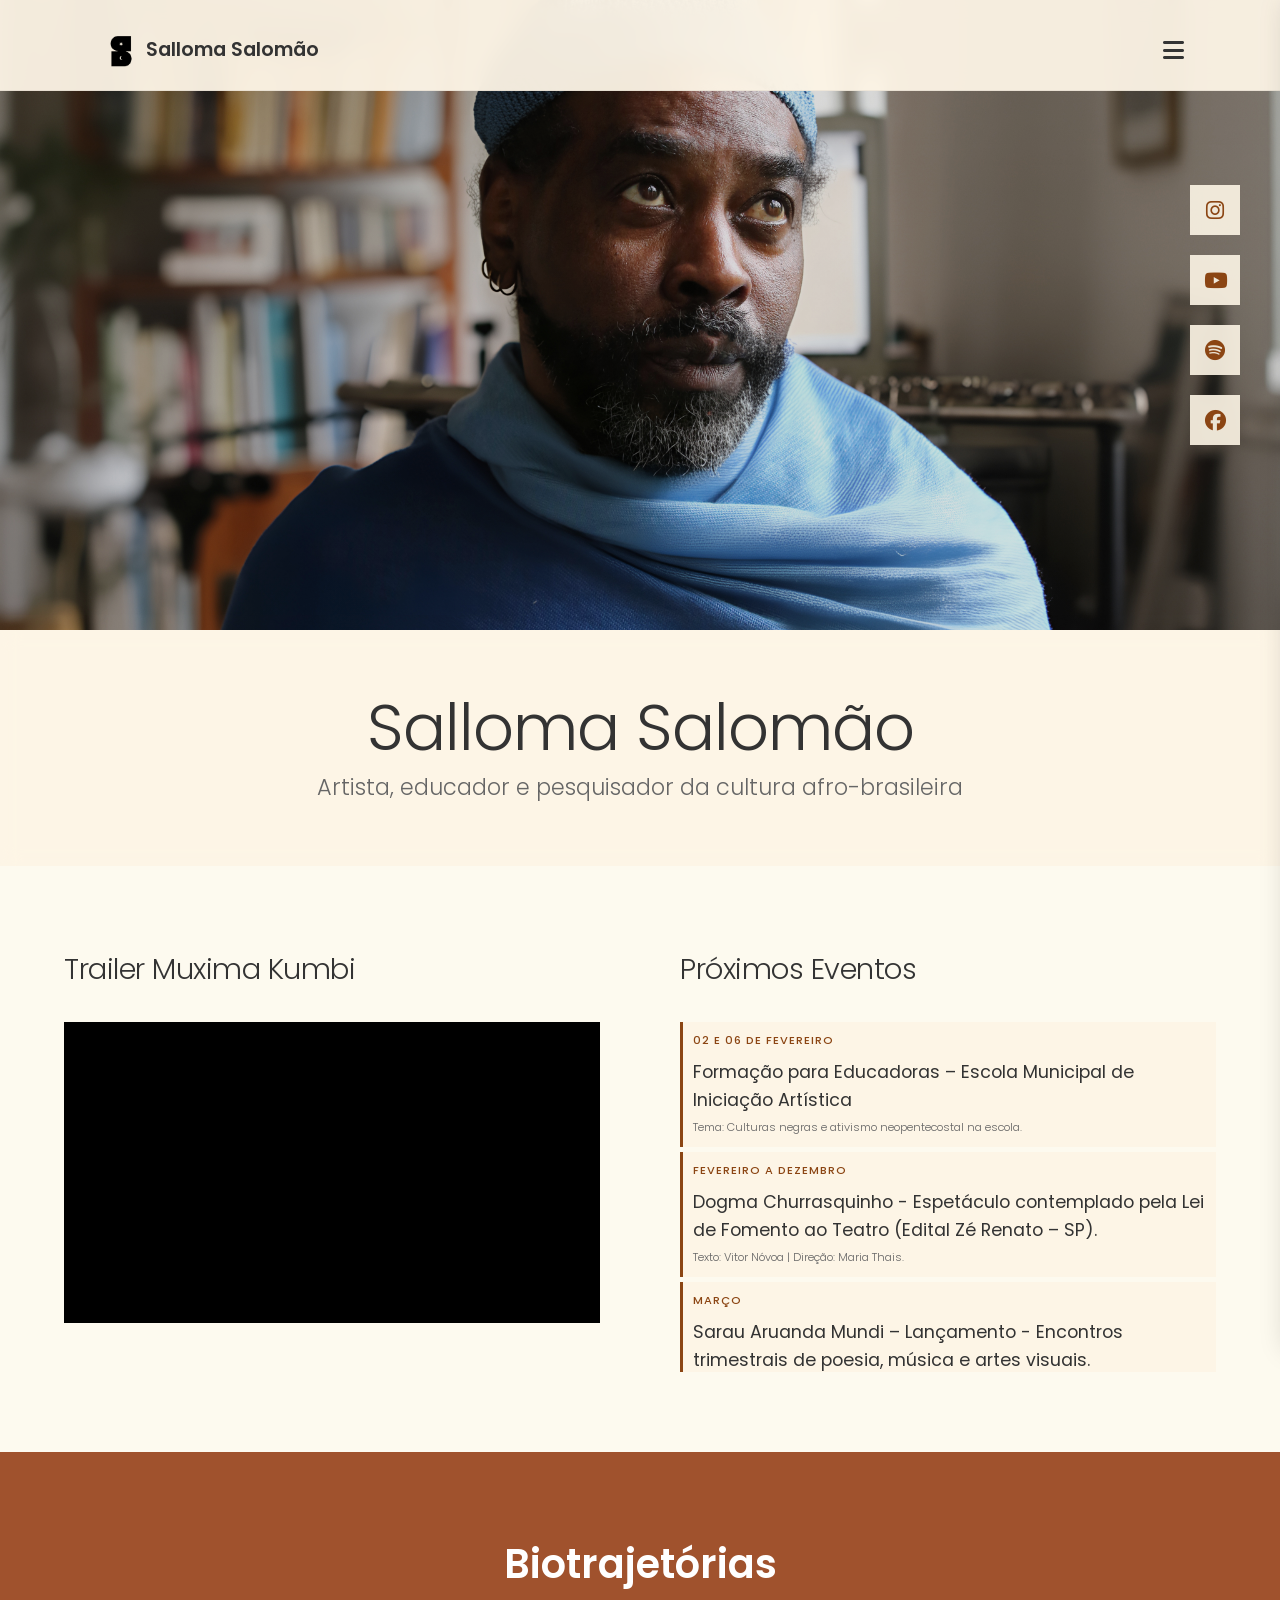
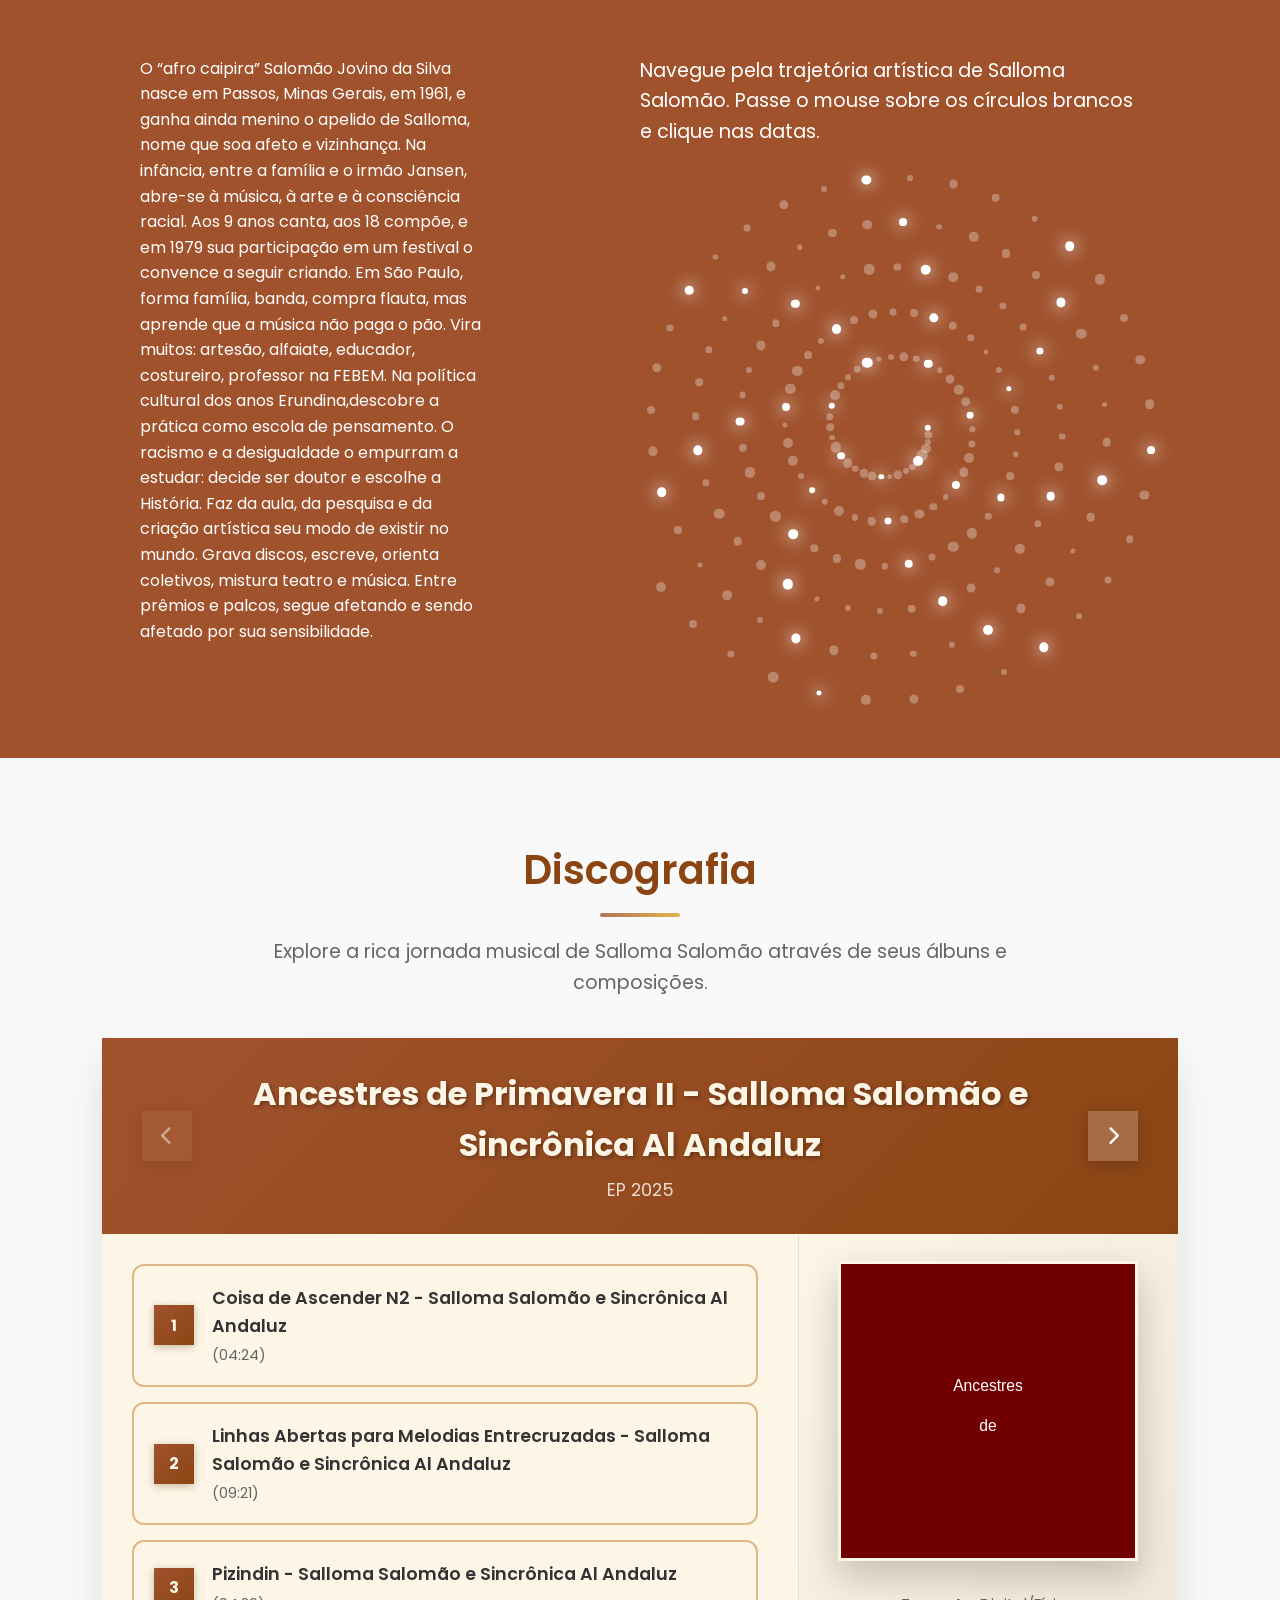
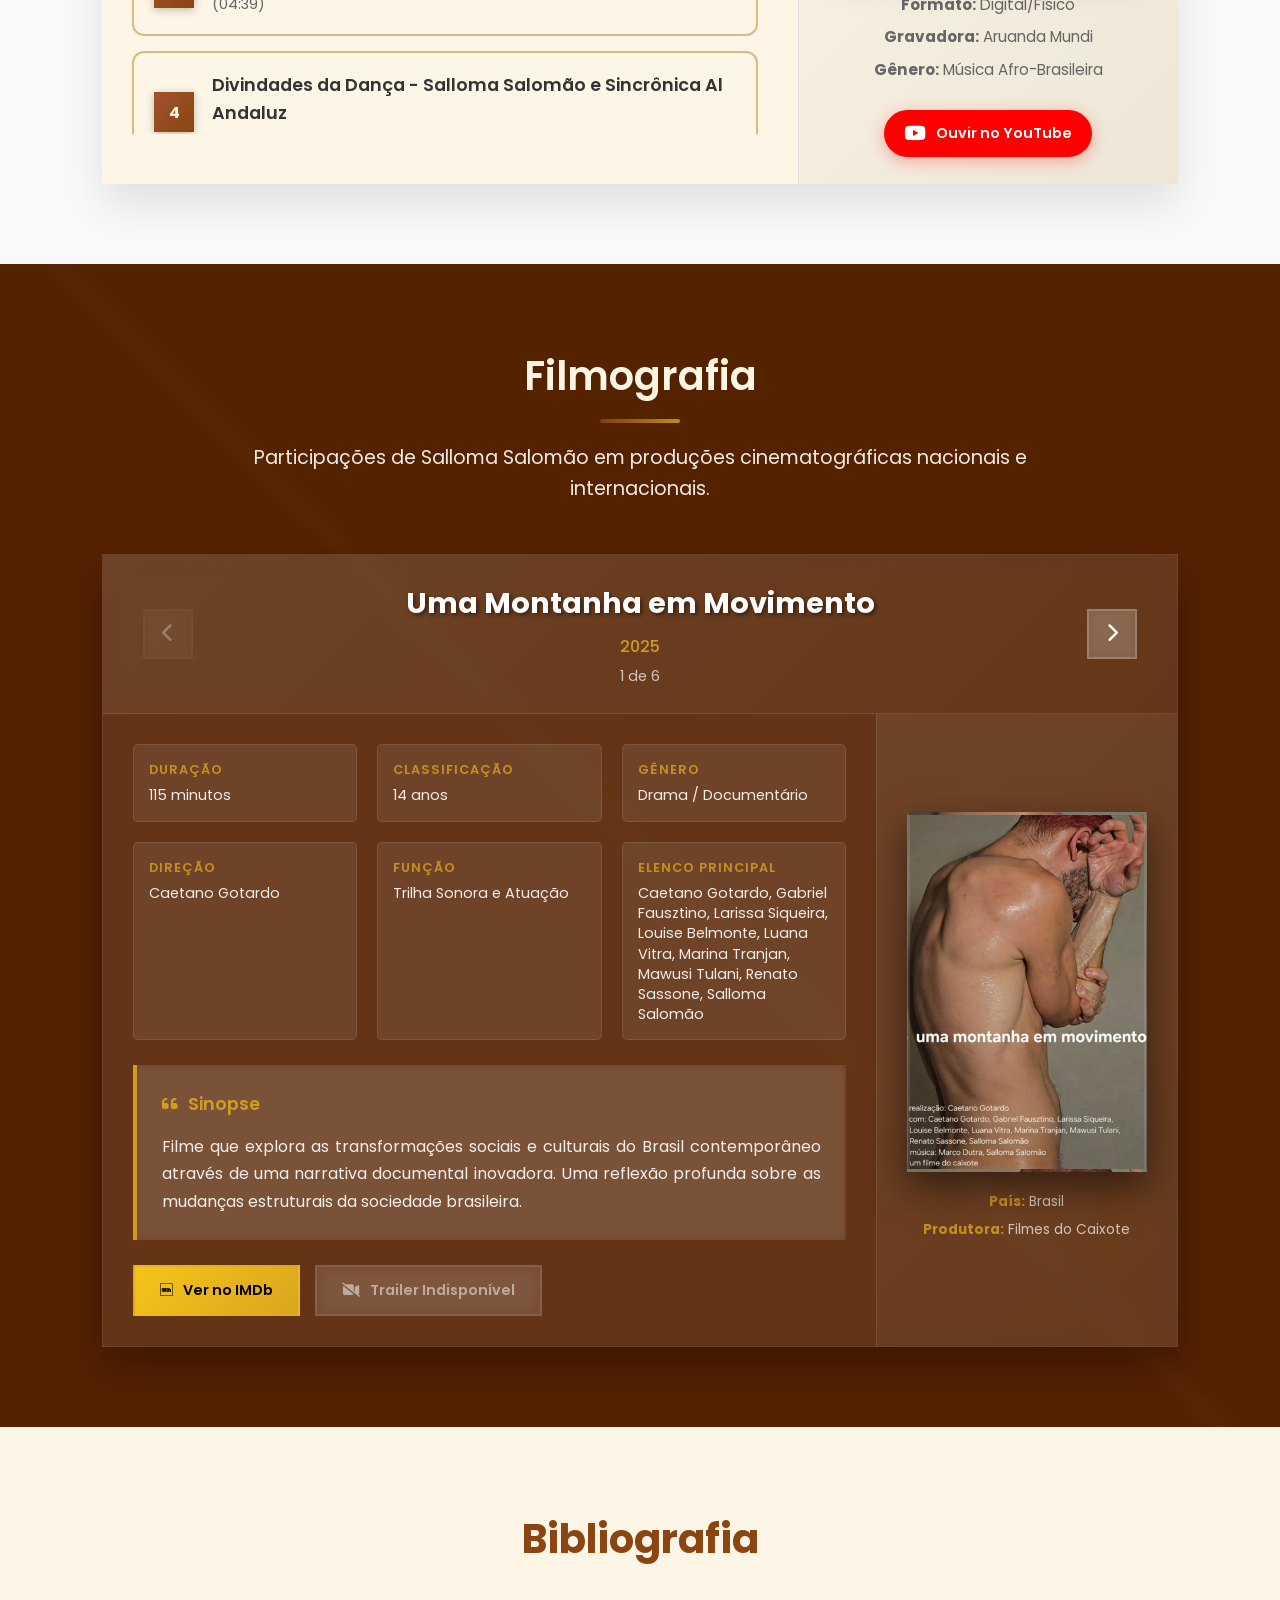
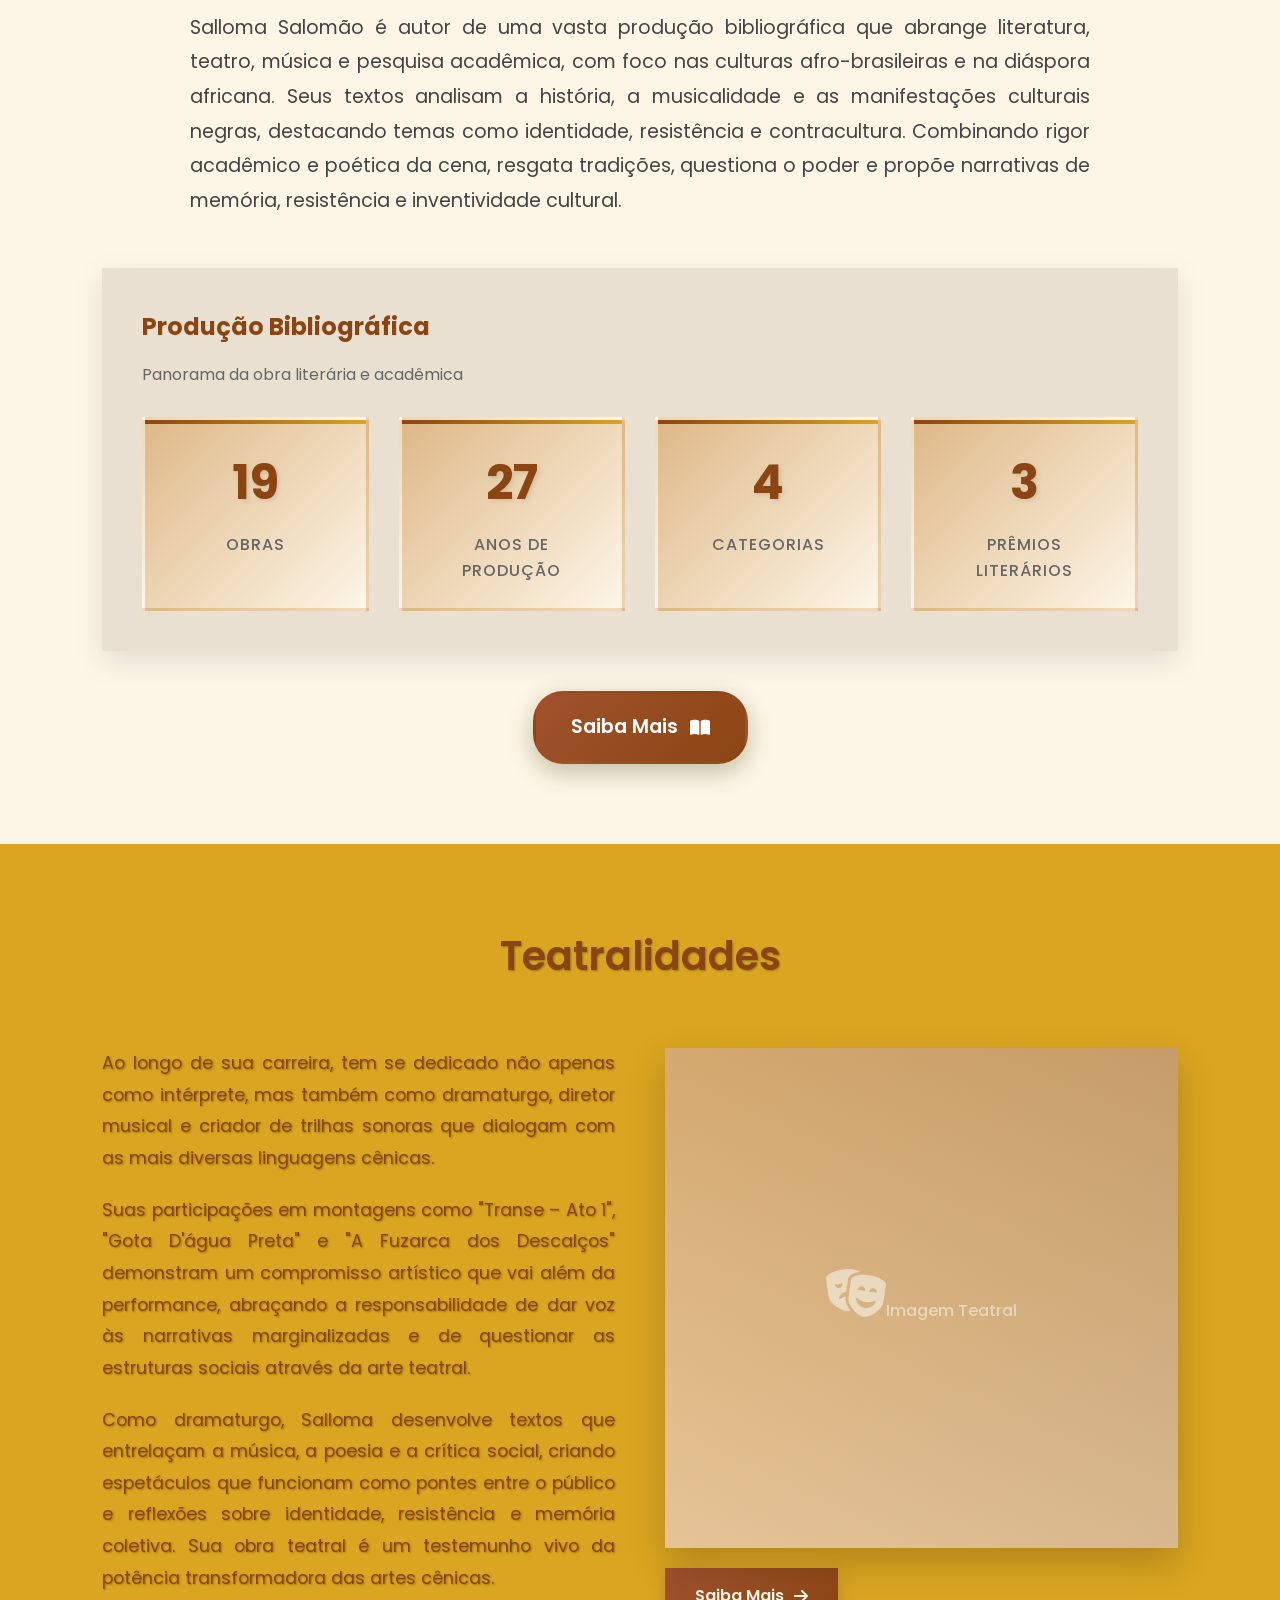
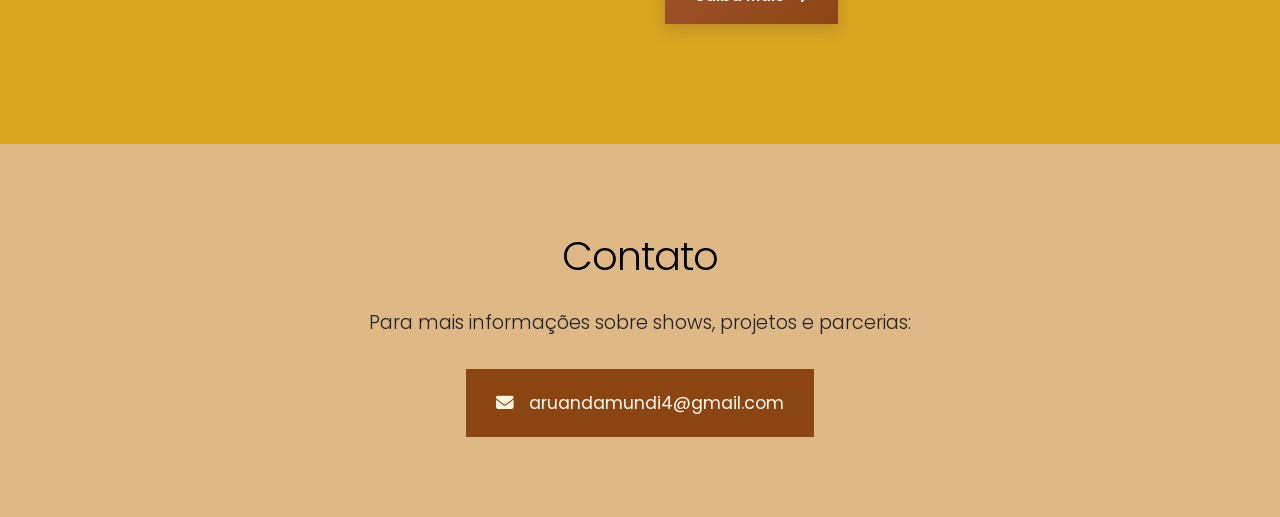
==== commit 14bf7ddc: "nomes provisorios teatralidades" ====
--- a/index.html
+++ b/index.html
@@ -11,6 +11,7 @@
     <script src="https://cdnjs.cloudflare.com/ajax/libs/jquery/3.7.1/jquery.min.js"
         integrity="sha512-v2CJ7UaYy4JwqLDIrZUI/4hqeoQieOmAZNXBeQyjo21dadnwR+8ZaIJVT8EE2iyI61OV8e6M8PP2/4hpQINQ/g=="
         crossorigin="anonymous" referrerpolicy="no-referrer"></script>
+    <link rel="icon" type="image/x-icon" href="src/images/logo.png">
     <title>Salloma Salomão</title>
     <link rel="stylesheet" href="src/styles/index.css">
     <link rel="stylesheet" href="src/styles/discografia.css">
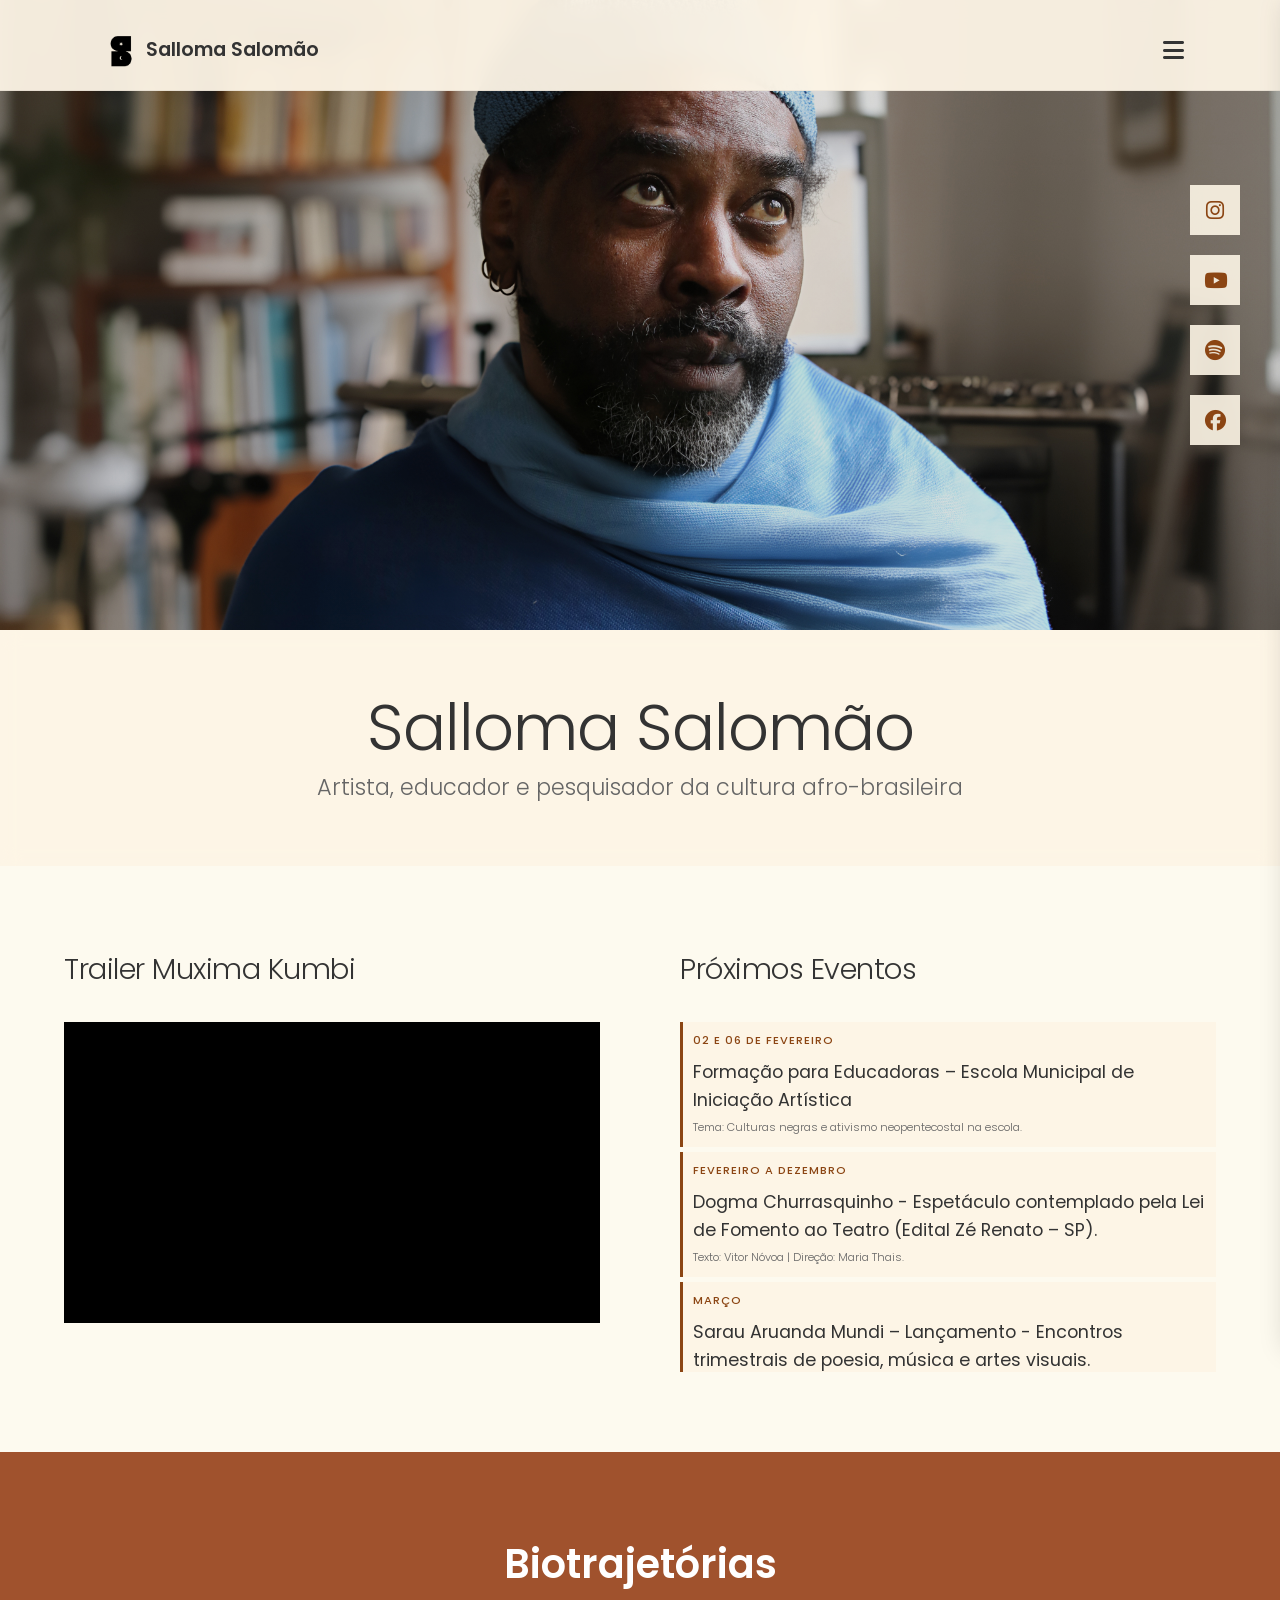
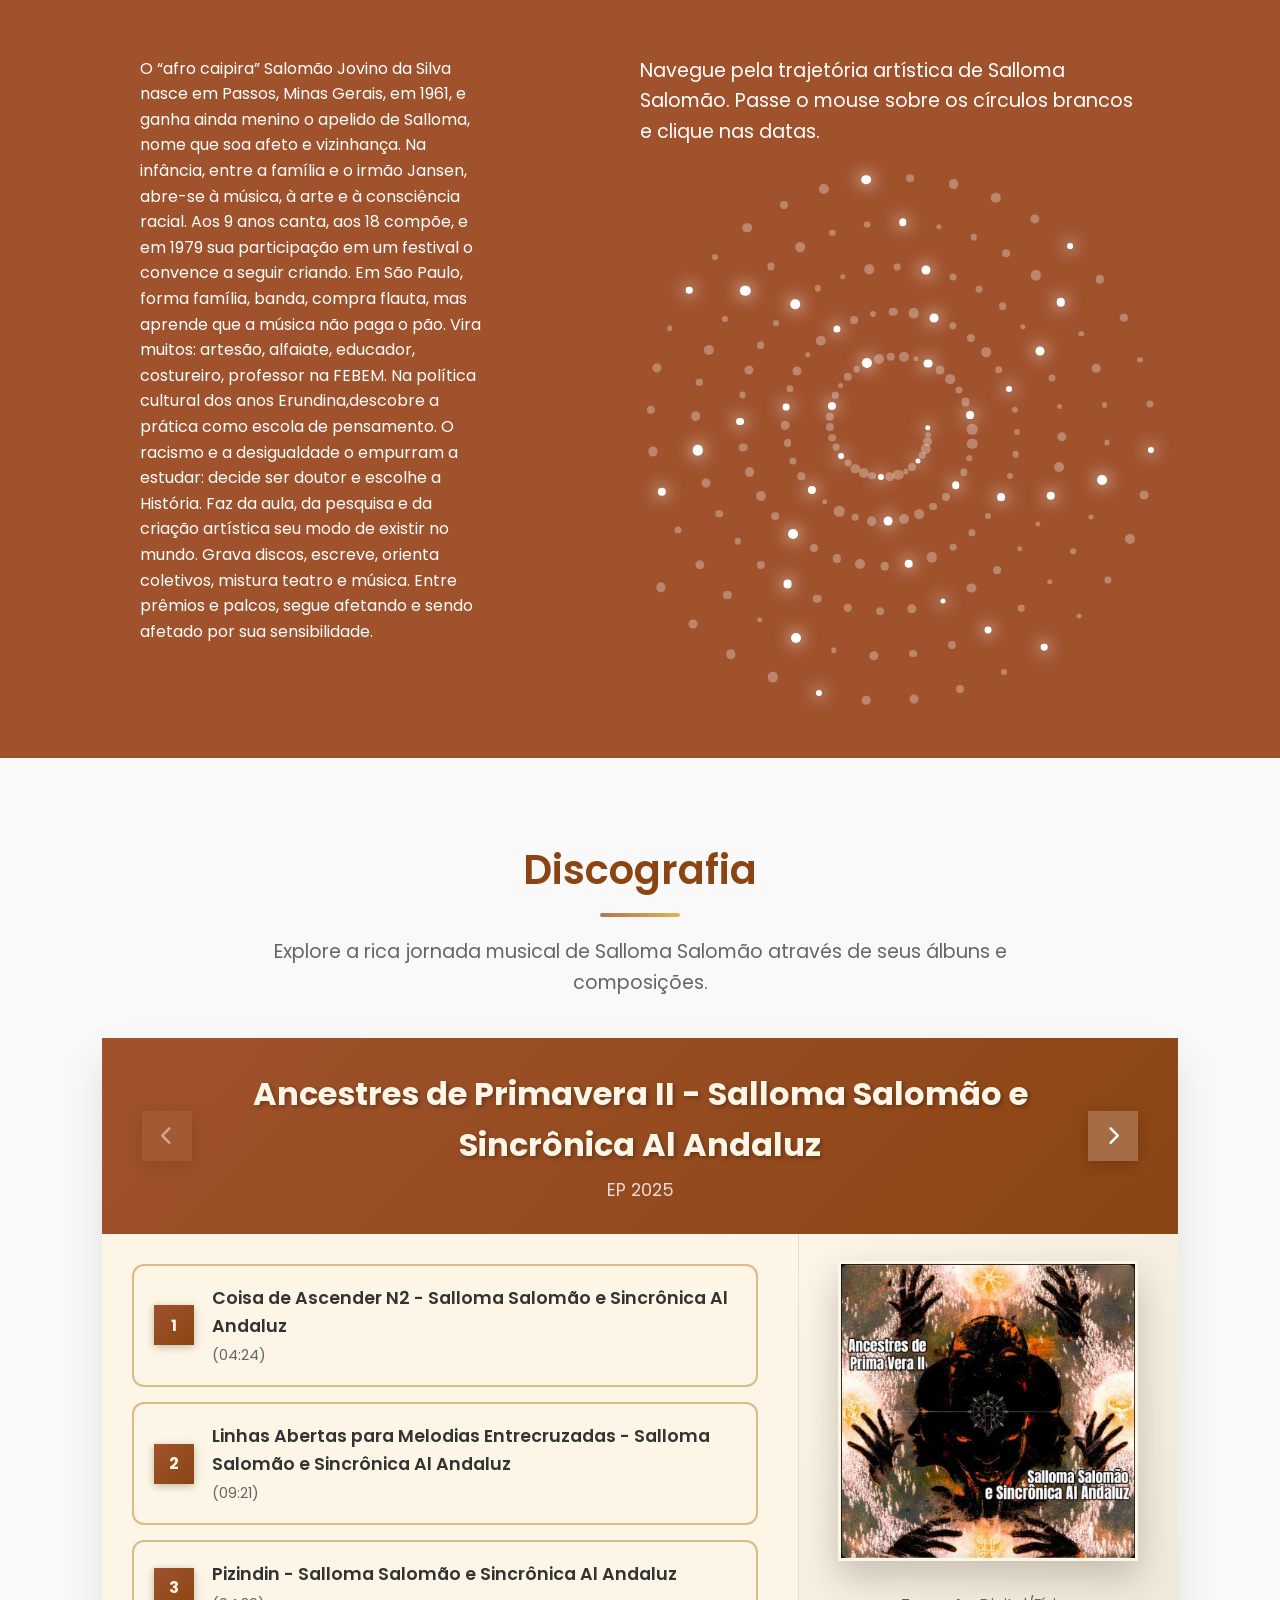
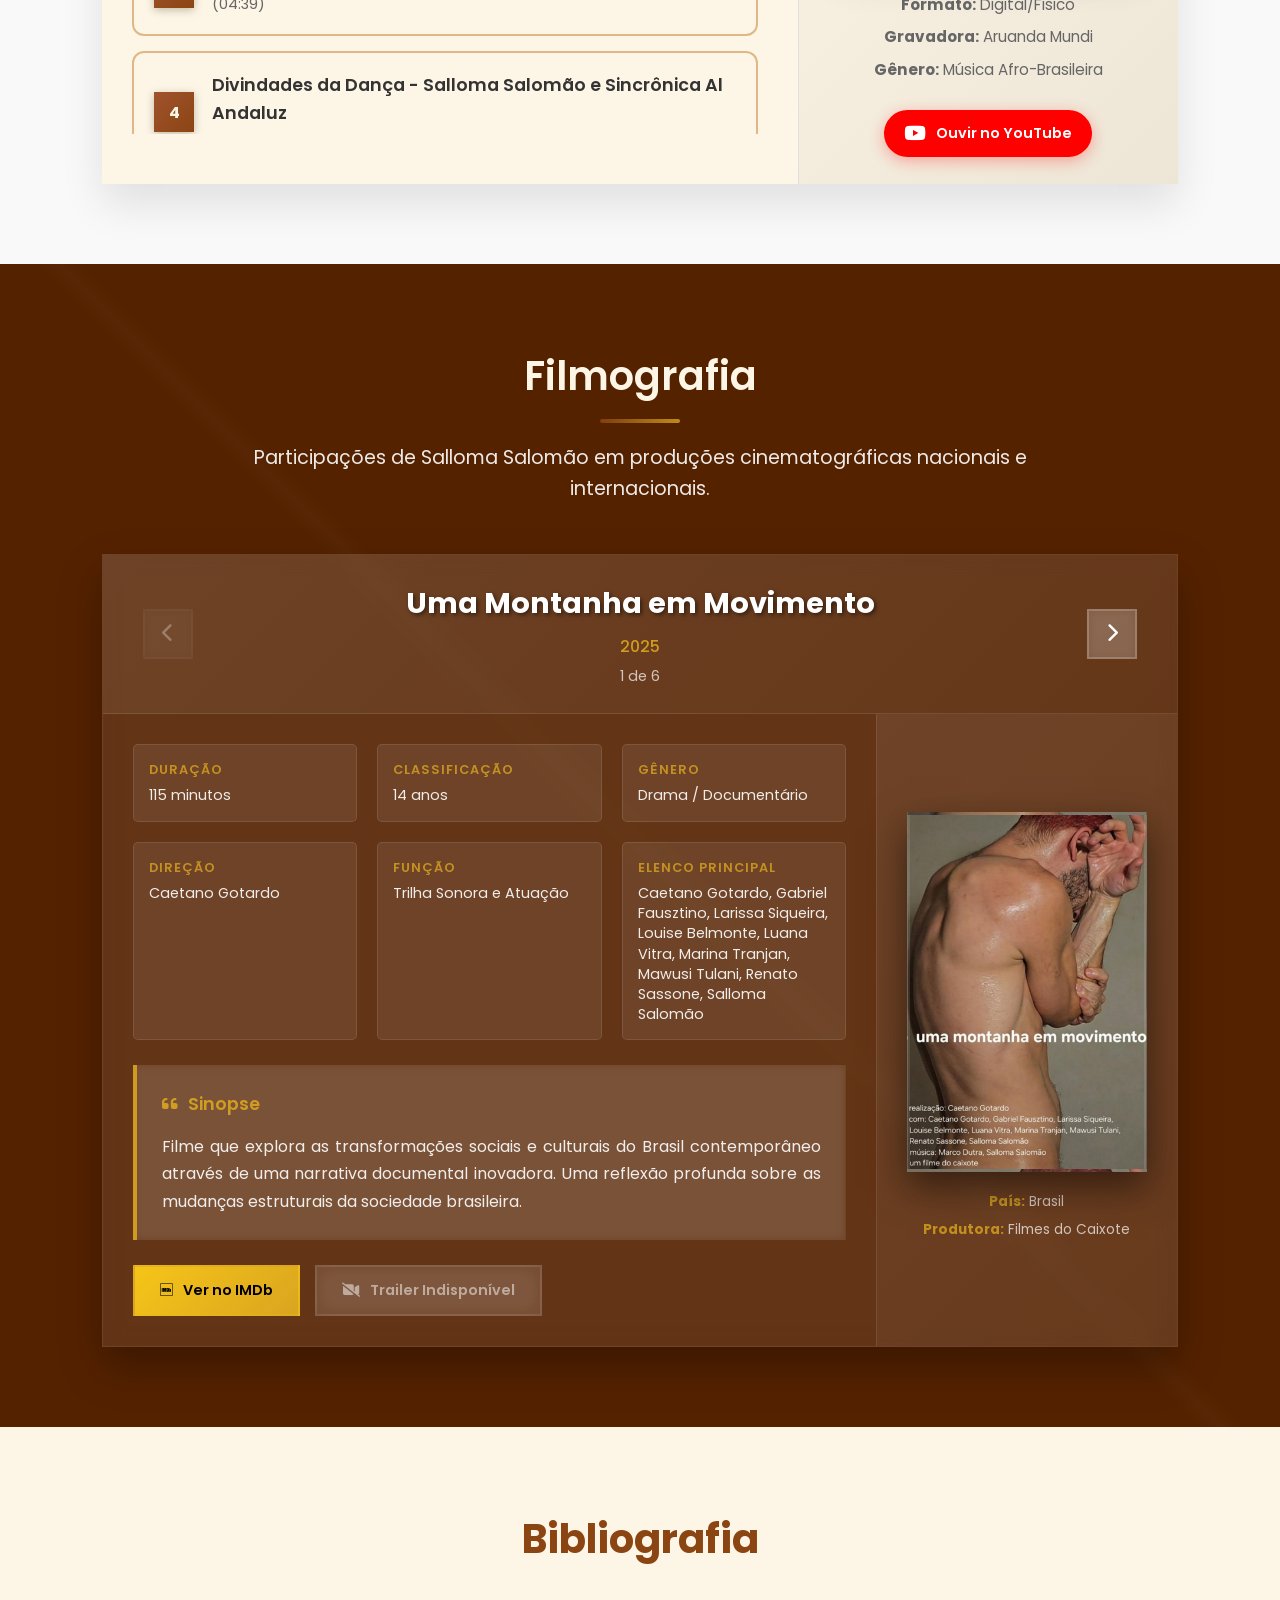
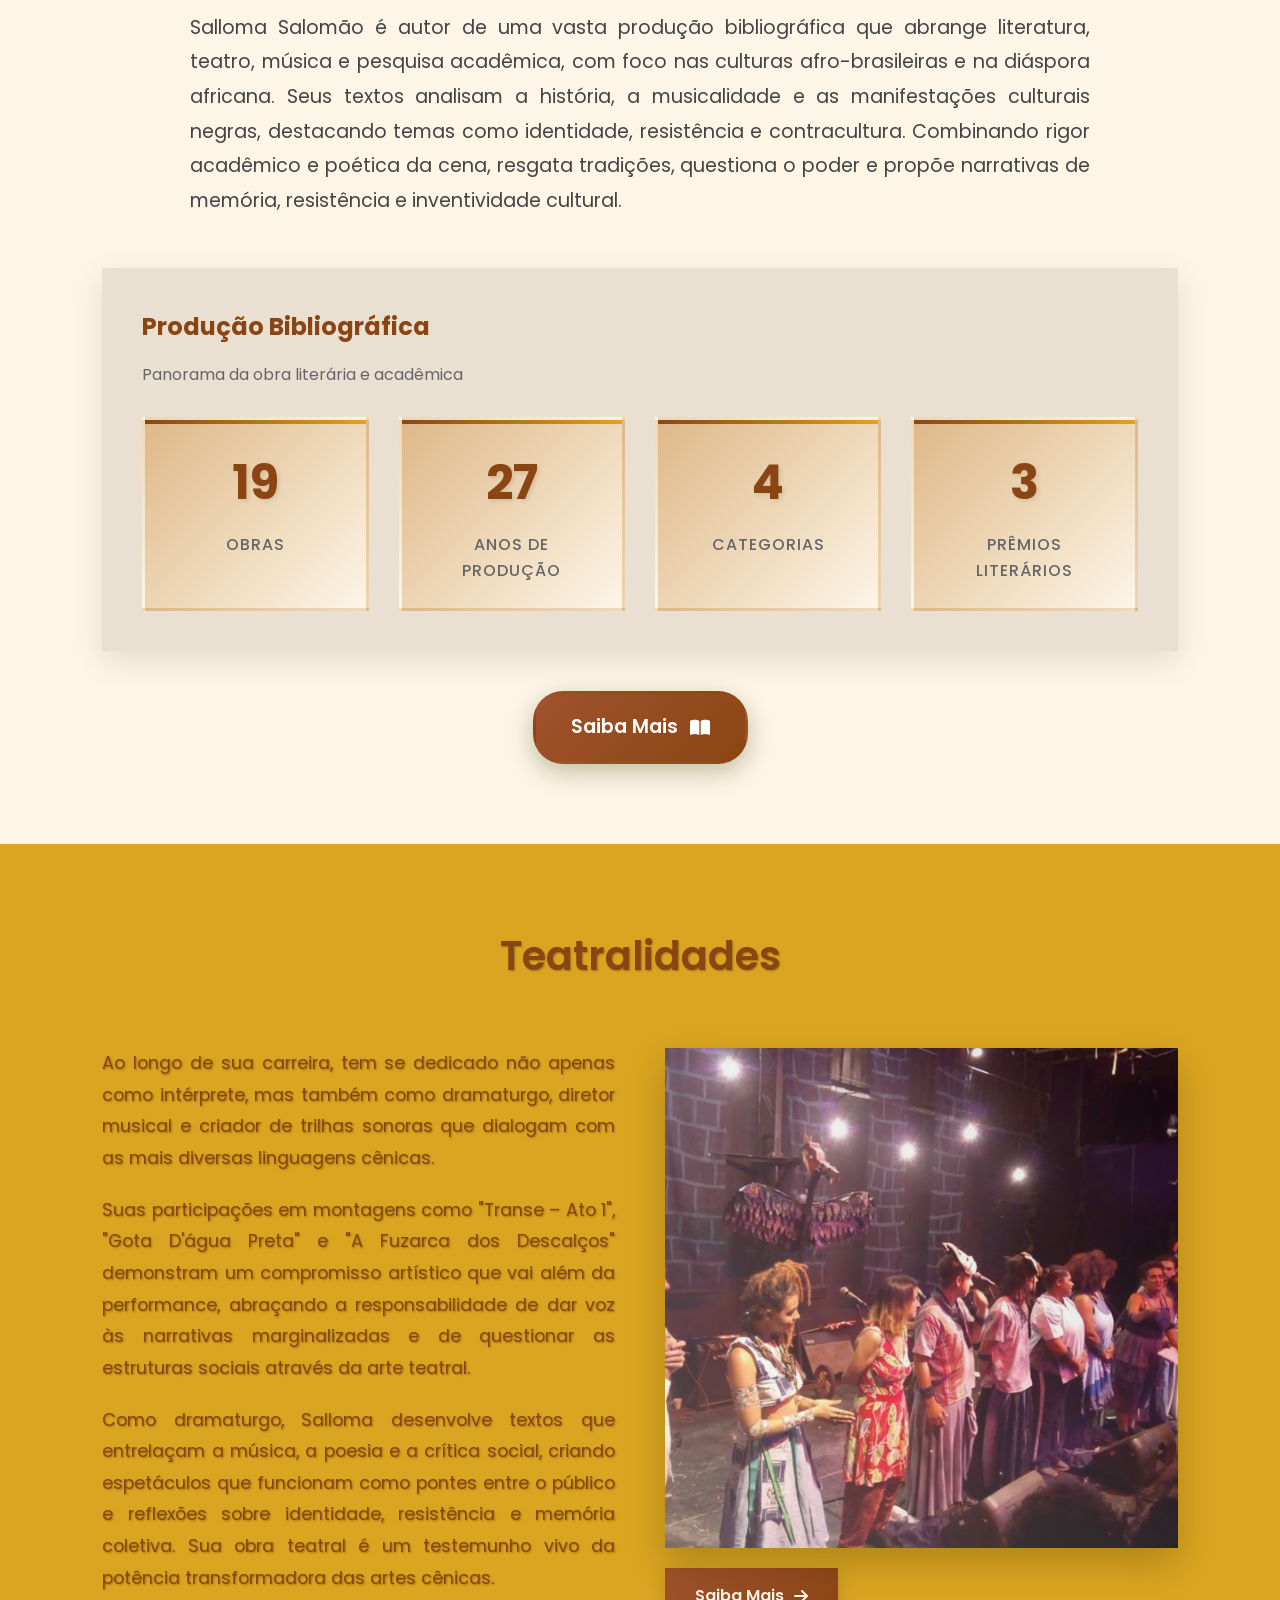
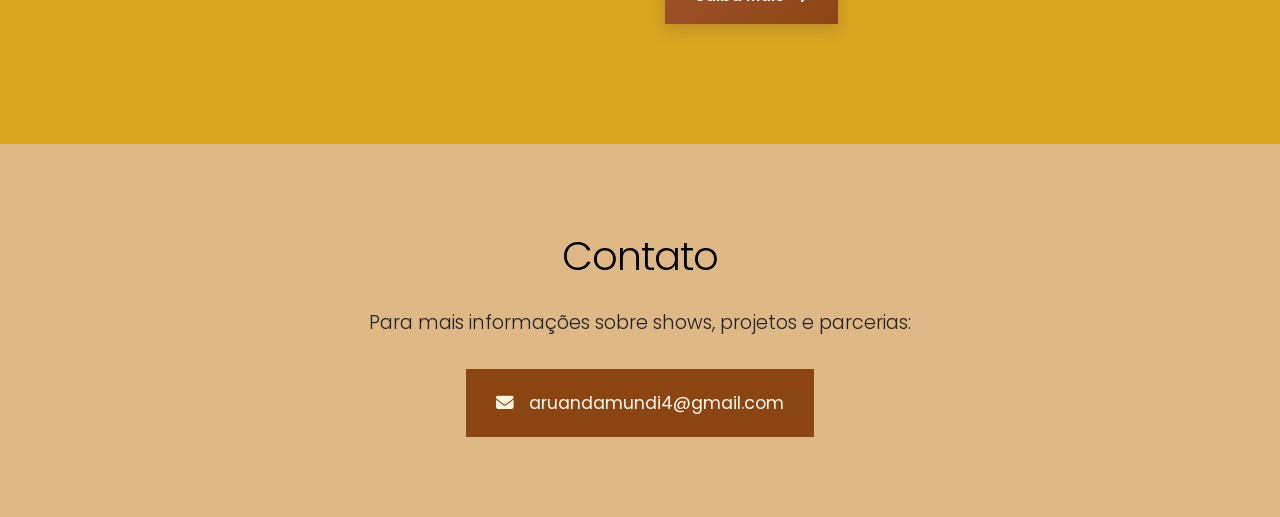
==== commit 11eb0e07: "Criação de uma section Destaques" ====
--- a/index.html
+++ b/index.html
@@ -58,6 +58,10 @@
             <h1 class="hero-title">Salloma Salomão</h1>
             <p class="hero-subtitle">Artista, educador e pesquisador da cultura afro-brasileira</p>
         </section>
+
+        <!-- ESPAÇO PARA SEÇÃO DESTAQUE -->
+        <!-- ESPAÇO PARA SEÇÃO DESTAQUE -->
+        <!-- ESPAÇO PARA SEÇÃO DESTAQUE -->
 
         <!-- SEÇÃO VÍDEO E AGENDA -->
         <section id="video-agenda">
--- a/src/styles/index.css
+++ b/src/styles/index.css
@@ -126,6 +126,75 @@
     max-width: 680px;
     margin: 0 auto;
     line-height: 1.6;
+}
+
+/* SEÇÃO DESTAQUE */
+.destaques {
+    background-color: #ffbb00;
+    display: block;
+    padding: 15px;
+    padding-left: 15%;
+    padding-right: 15%;
+}
+
+.destaques h1 {
+    text-align: center;
+    padding-bottom: 15px;
+}
+
+.destaque-container {
+    position: relative;
+    display: flex;
+    align-items: center;
+}
+
+.destaque {
+    background-color: #8b4513;
+    display: none;
+    box-shadow: 0 4px 10px rgba(66, 45, 30, 0.8);
+    transition: all 0.3s ease;
+}
+
+.destaque:hover {
+    background-color: #9b5523;
+    transform: translateY(-4px);
+    box-shadow: 0 8px 25px rgba(113, 90, 65, 0.4);
+}
+
+.destaque.ativo {
+    display: flex;
+}
+
+.destaque-imagem {
+    background-color: #8b4513;
+    display: flex;
+    flex-wrap: wrap;
+    box-sizing: border-box;
+    justify-content: center;
+    align-items: center;
+}
+
+.destaque-imagem img {
+    width: 300px;
+    height: 450px;
+    object-fit: cover;
+    object-position: center;
+    
+}
+
+.destaque-texto {
+    /* background-color: #8b4513; */
+    color: #fff;
+    padding: 10px;
+    text-align: justify;
+    align-items: center;
+    margin: auto 0;
+}
+
+.destaque-texto h2 {
+    width: fit-content;
+    margin: 0 auto;
+    padding-bottom: 15px;
 }
 
 /* SEÇÃO VÍDEO E AGENDA */
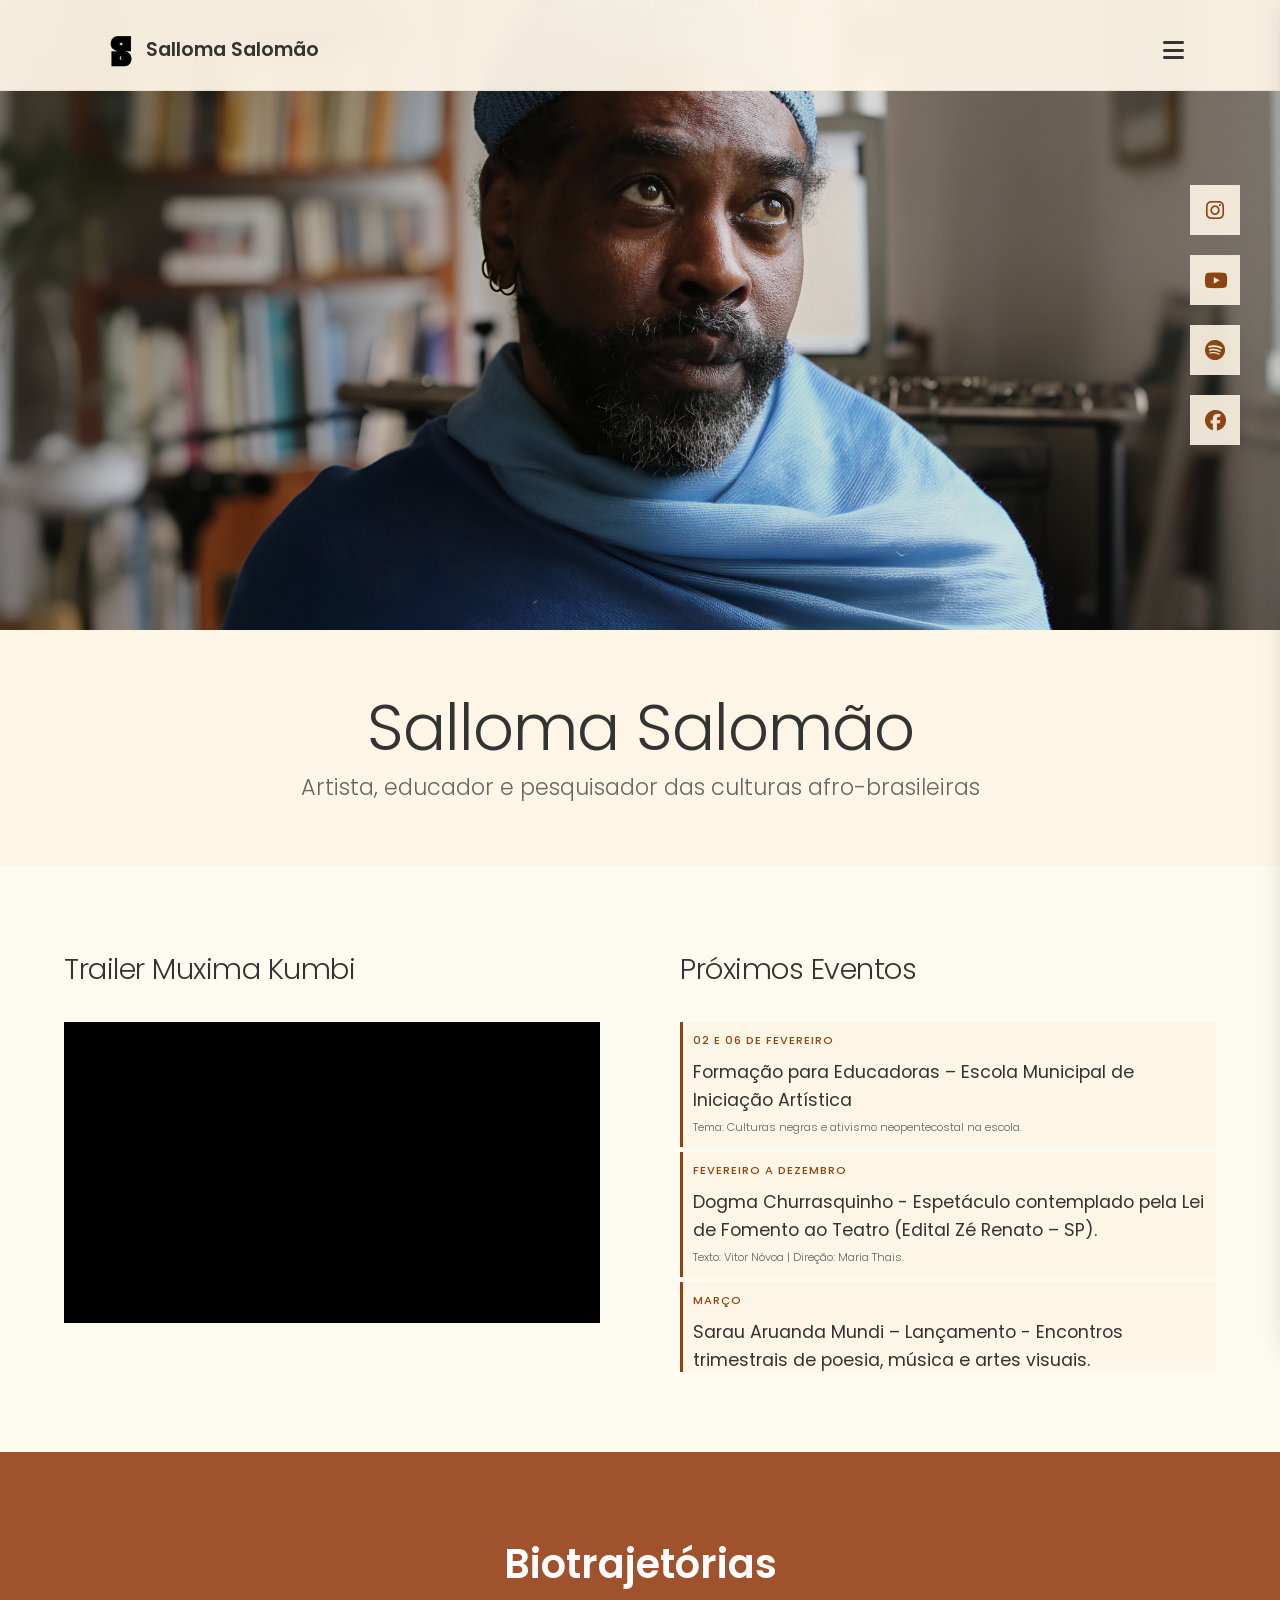
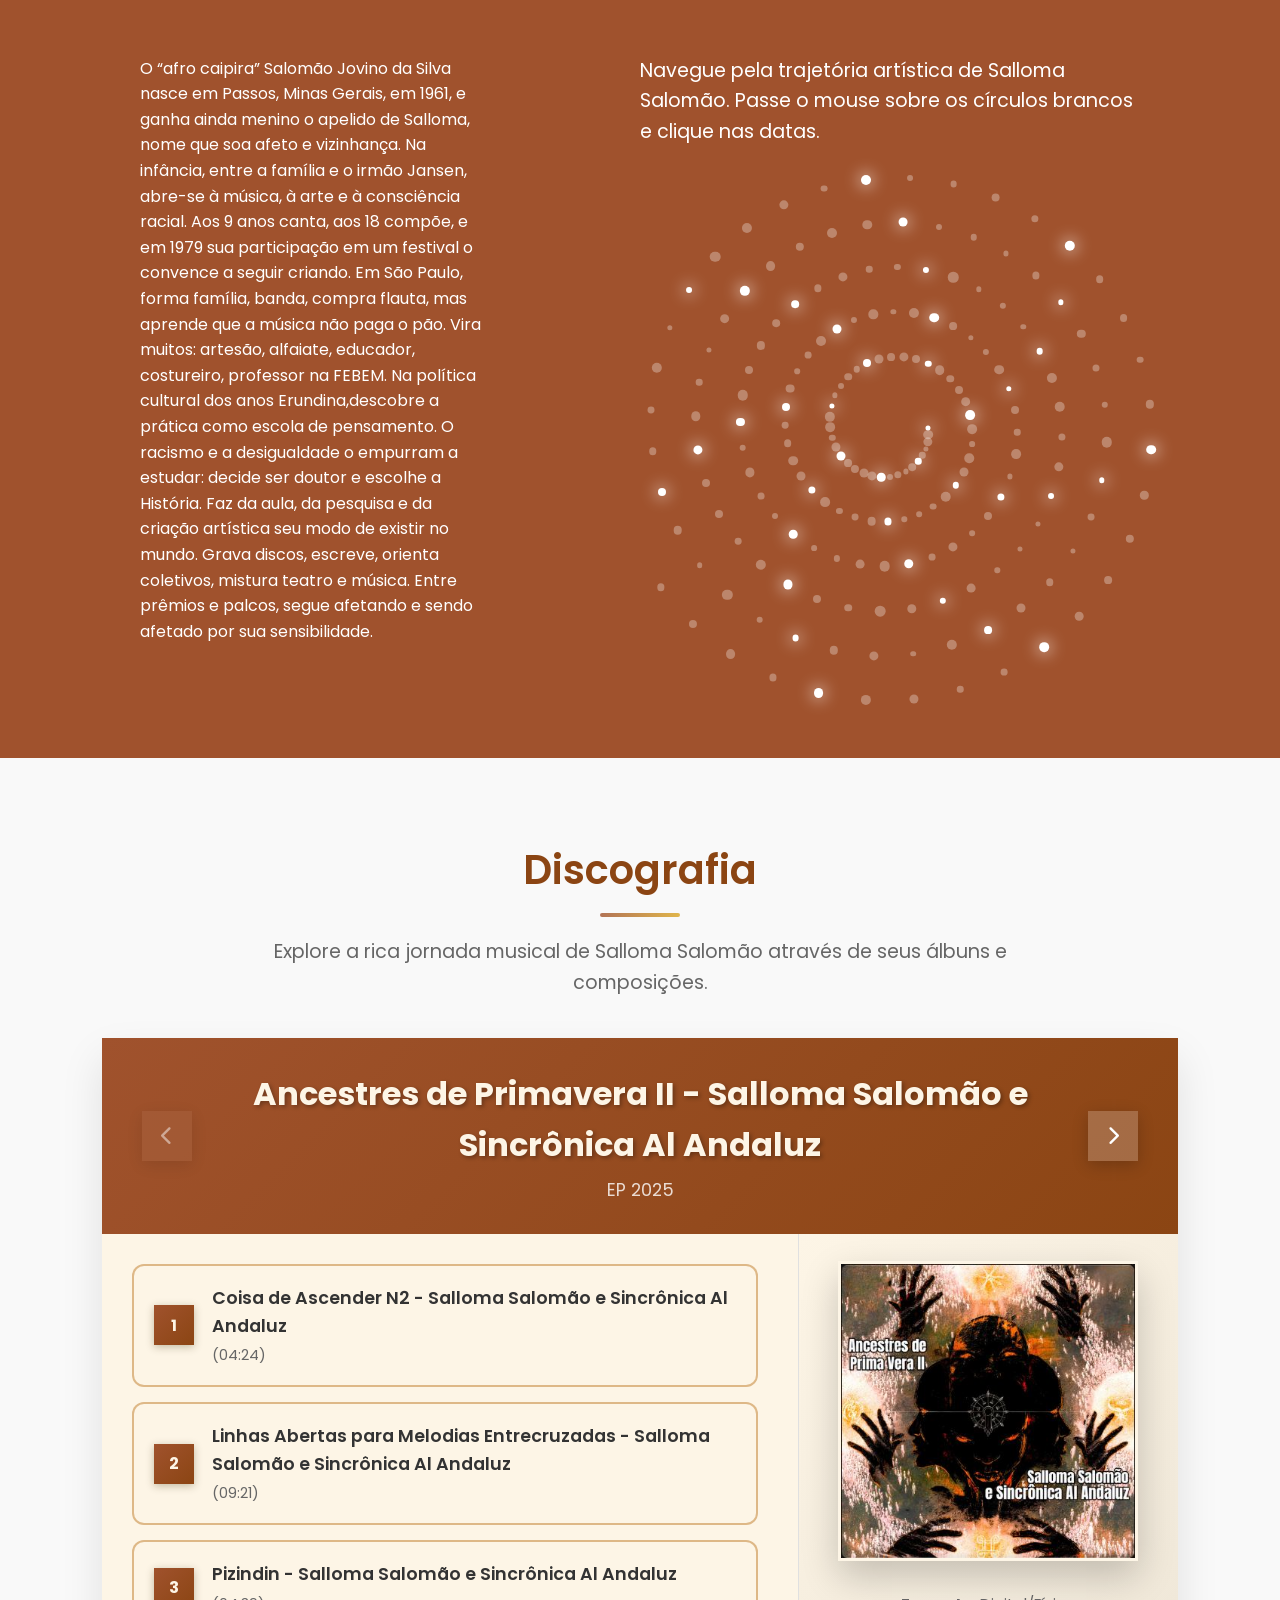
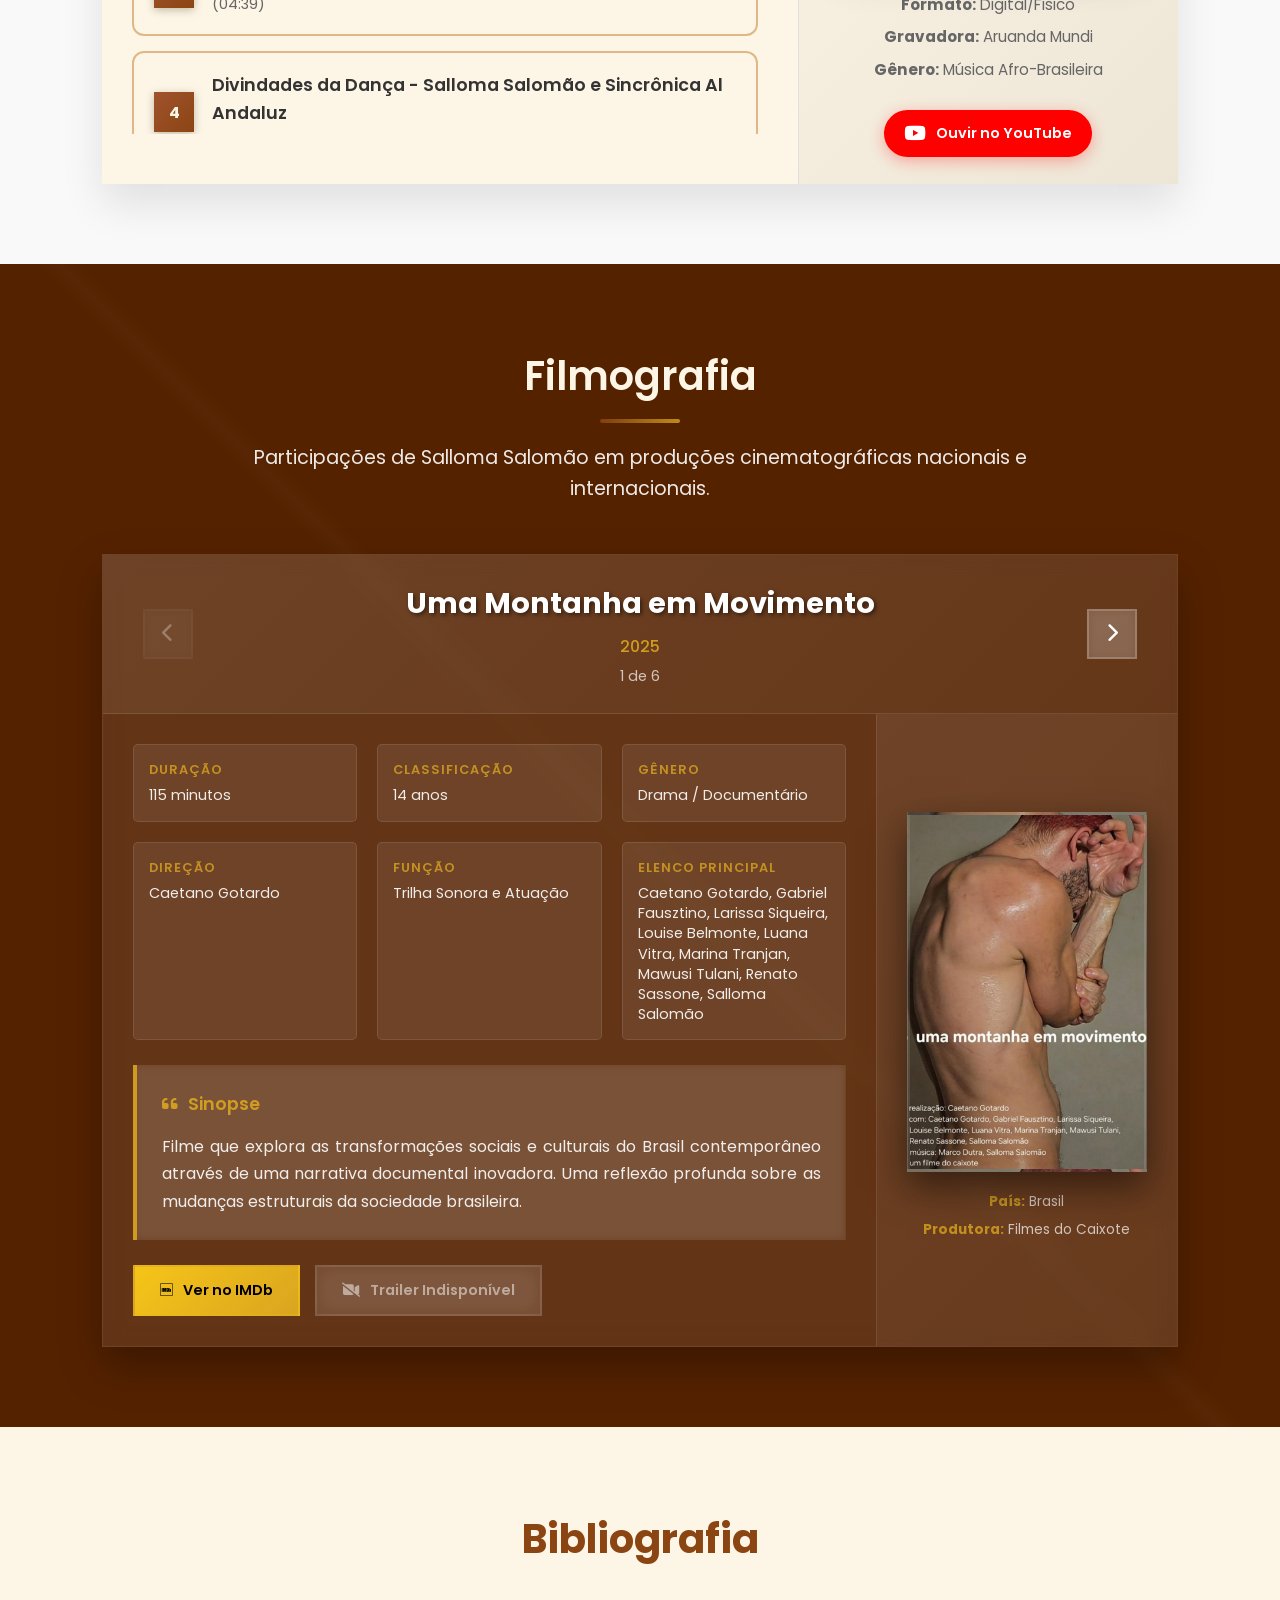
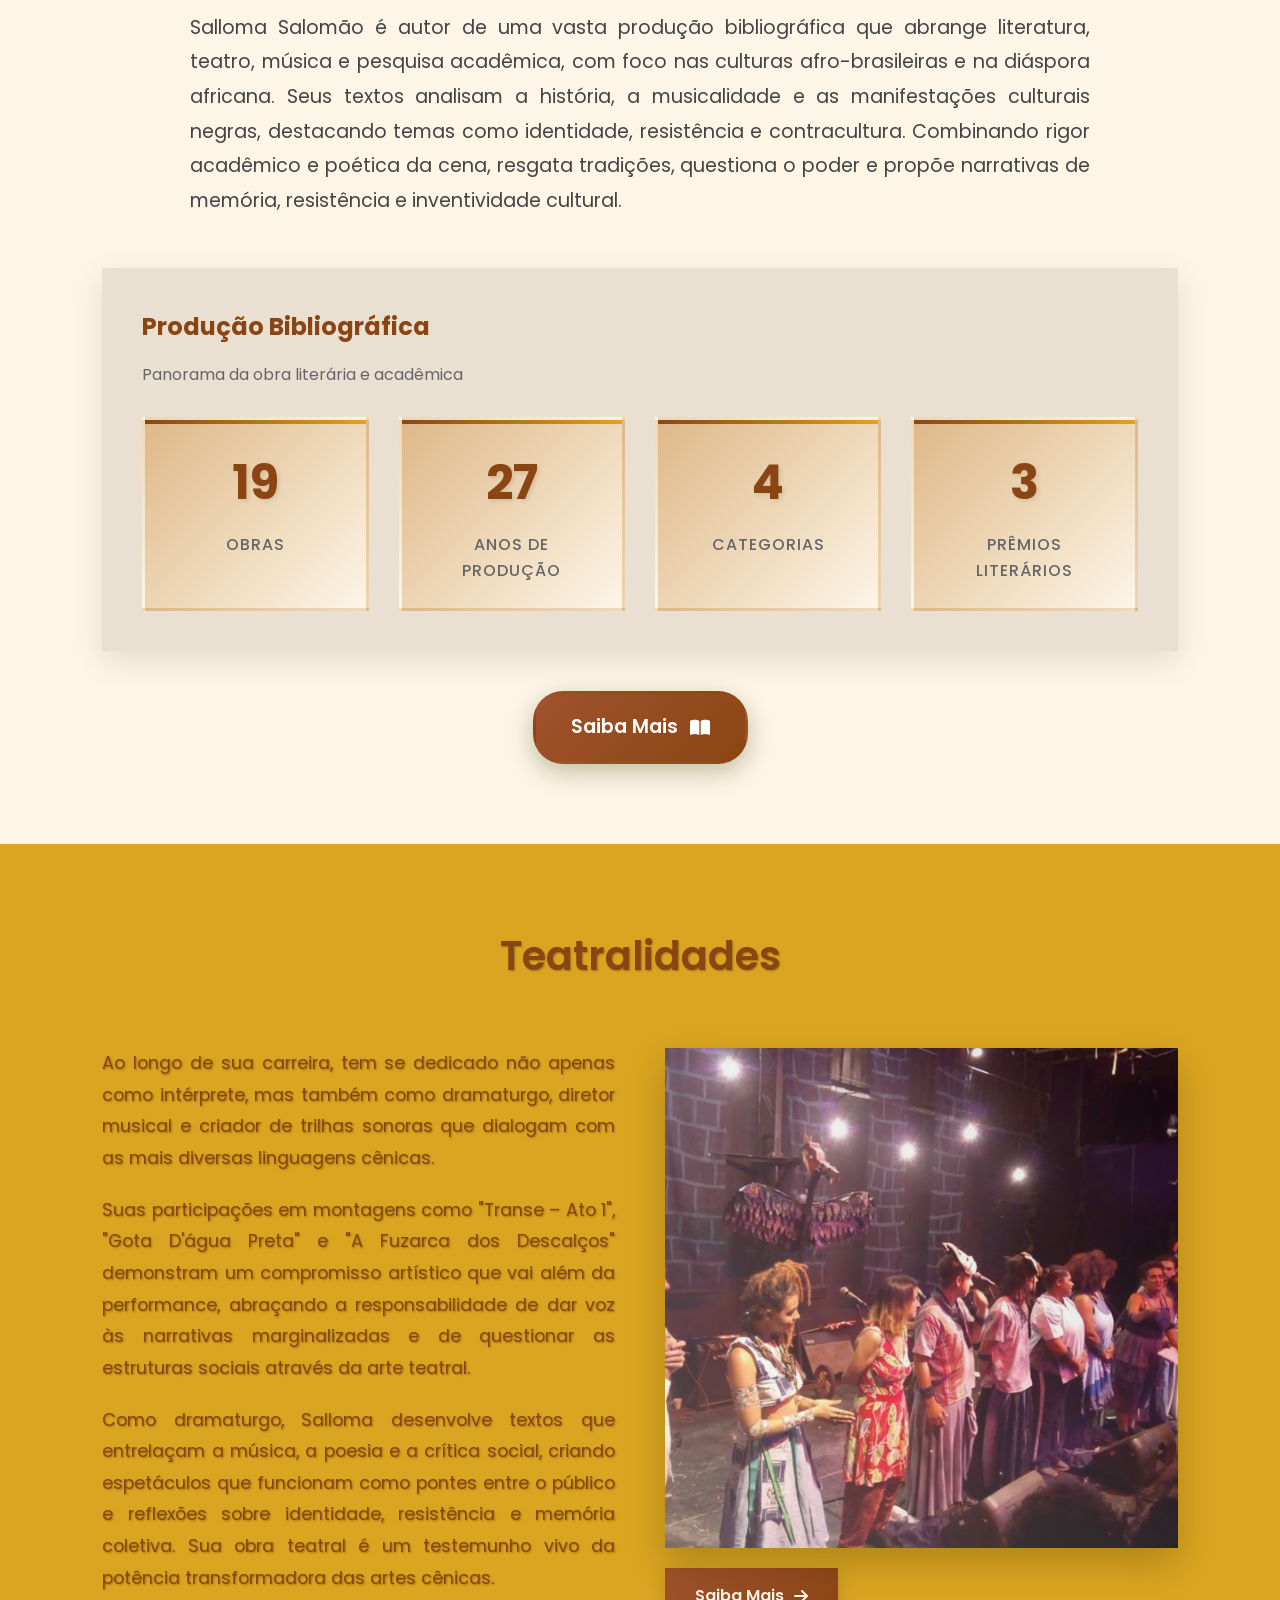
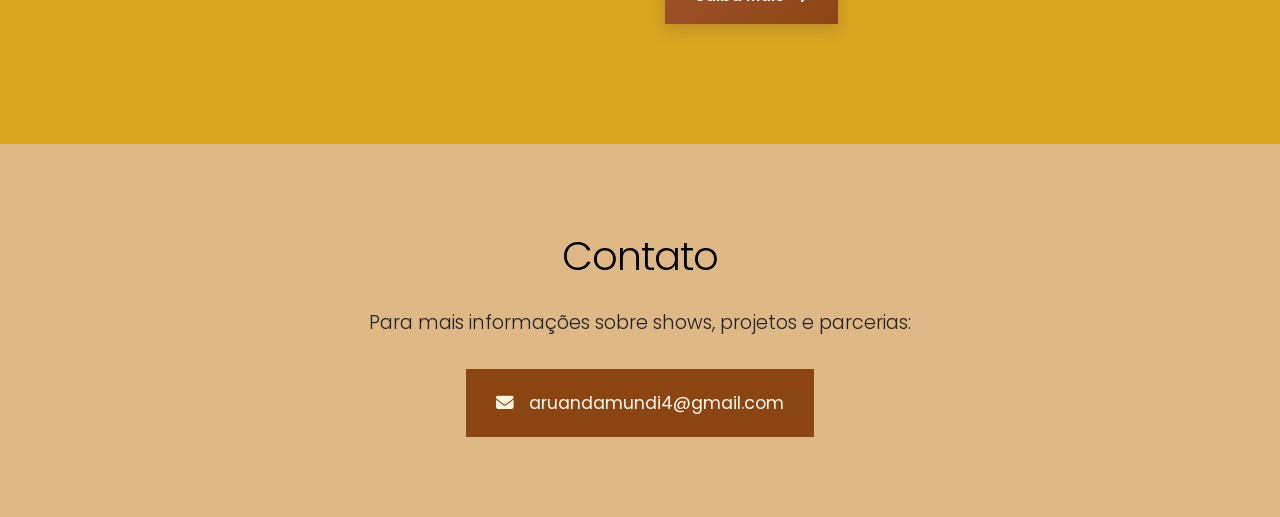
==== commit 59143e4e: "subtítulo corrigido, alterações na nova sessão de destaques" ====
--- a/index.html
+++ b/index.html
@@ -56,7 +56,7 @@
         <!-- SEÇÃO DE TÍTULO -->
         <section id="hero-text">
             <h1 class="hero-title">Salloma Salomão</h1>
-            <p class="hero-subtitle">Artista, educador e pesquisador da cultura afro-brasileira</p>
+            <p class="hero-subtitle">Artista, educador e pesquisador das culturas afro-brasileiras</p>
         </section>
 
         <!-- ESPAÇO PARA SEÇÃO DESTAQUE -->
--- a/src/styles/index.css
+++ b/src/styles/index.css
@@ -144,25 +144,60 @@
 
 .destaque-container {
     position: relative;
-    display: flex;
-    align-items: center;
+    display: grid;
+    align-items: center;
+    min-height: 450px;
+}
+
+.seta {
+    position: absolute;
+    top: 40%;
+    background-color: rgba(0, 0, 0, 0.5);
+    color: #fff;
+    border: none;
+    padding: 15px;
+    cursor: pointer;
+    font-size: 30px;
+    transition: 0.3s;
+    z-index: 10;
+    border-radius: 5px;
+}
+
+.seta:hover {
+    background-color: rgba(0, 0, 0, 0.8);
+}
+
+.anterior { 
+    left: 0;
+    transform: translateX(-120%);
+}
+
+.proximo { 
+    right: 0;
+    transform: translateX(120%);
 }
 
 .destaque {
+    grid-area: 1 / 1;
     background-color: #8b4513;
-    display: none;
+    display: flex;
     box-shadow: 0 4px 10px rgba(66, 45, 30, 0.8);
     transition: all 0.3s ease;
+    opacity: 0;
+    visibility: hidden;
+    transition: opacity 0.8 ease, transform 0.3 ease;
 }
 
 .destaque:hover {
     background-color: #9b5523;
-    transform: translateY(-4px);
+    transform: translateY(-2px);
     box-shadow: 0 8px 25px rgba(113, 90, 65, 0.4);
 }
 
 .destaque.ativo {
-    display: flex;
+    opacity: 1;
+    visibility: visible;
+    z-index: 1;
 }
 
 .destaque-imagem {
@@ -175,7 +210,7 @@
 }
 
 .destaque-imagem img {
-    width: 300px;
+    width: 450px;
     height: 450px;
     object-fit: cover;
     object-position: center;
@@ -183,7 +218,6 @@
 }
 
 .destaque-texto {
-    /* background-color: #8b4513; */
     color: #fff;
     padding: 10px;
     text-align: justify;
@@ -195,6 +229,22 @@
     width: fit-content;
     margin: 0 auto;
     padding-bottom: 15px;
+}
+
+.destaque-saiba-mais {
+    /* position: ; */
+    padding: 6px;
+    margin: 15px 0;
+    width: 100%;
+    /* margin-left: auto; */
+    border: none;
+    background-color: #daa520;
+    border-radius: 4px;
+    cursor: pointer;
+}
+
+.destaque-saiba-mais:hover {
+    background-color: #eab530;
 }
 
 /* SEÇÃO VÍDEO E AGENDA */
@@ -887,6 +937,13 @@
     } */
 }
 
+@media screen and (max-width: 1024px) {
+    .destaque {
+        display: flex;
+        flex-direction: column;
+    }
+}
+
 @media screen and (max-width: 930px) {
     .biotraj-grid {
         grid-template-columns: 1fr;
@@ -899,6 +956,11 @@
     .section-title {
         margin-bottom: 20px;
     }
+
+    /* .destaque {
+        display: flex;
+        flex-direction: column;
+    } */
 
     .section-paragraph {
         padding-bottom: 20px;
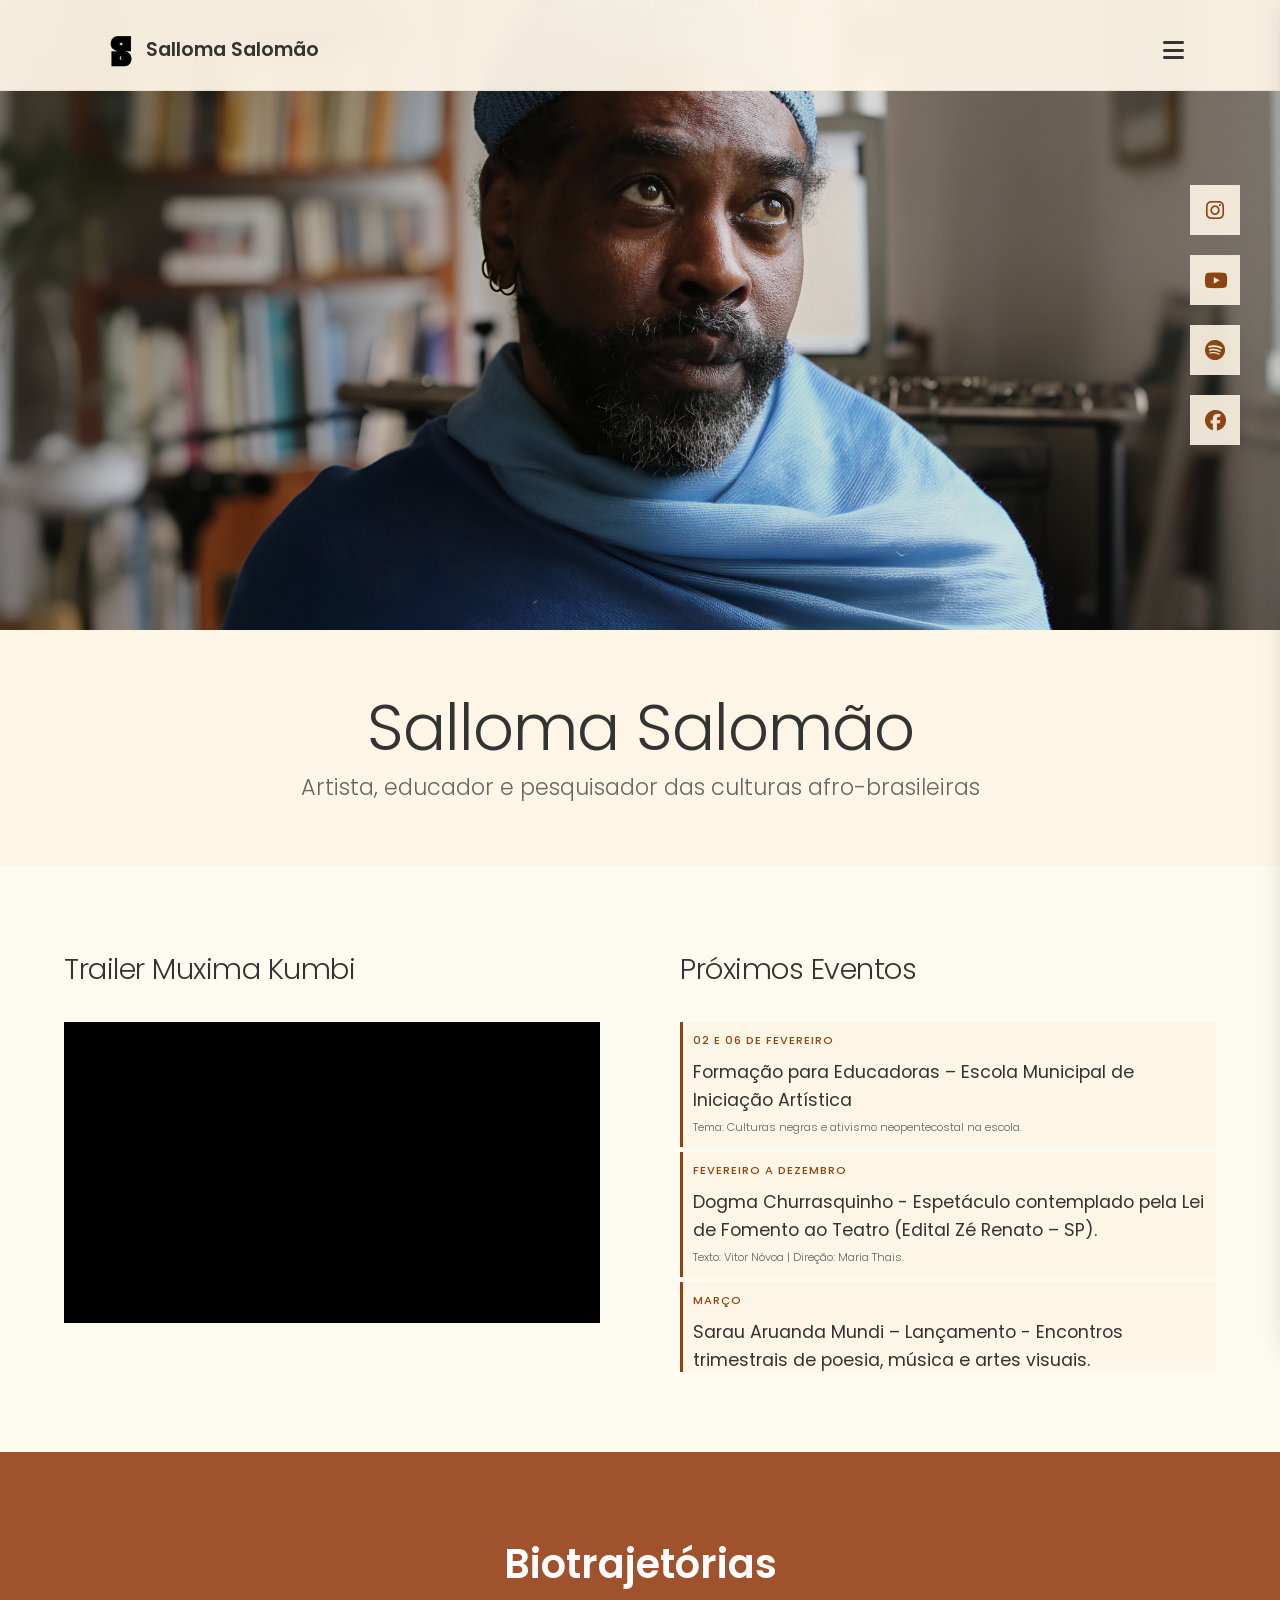
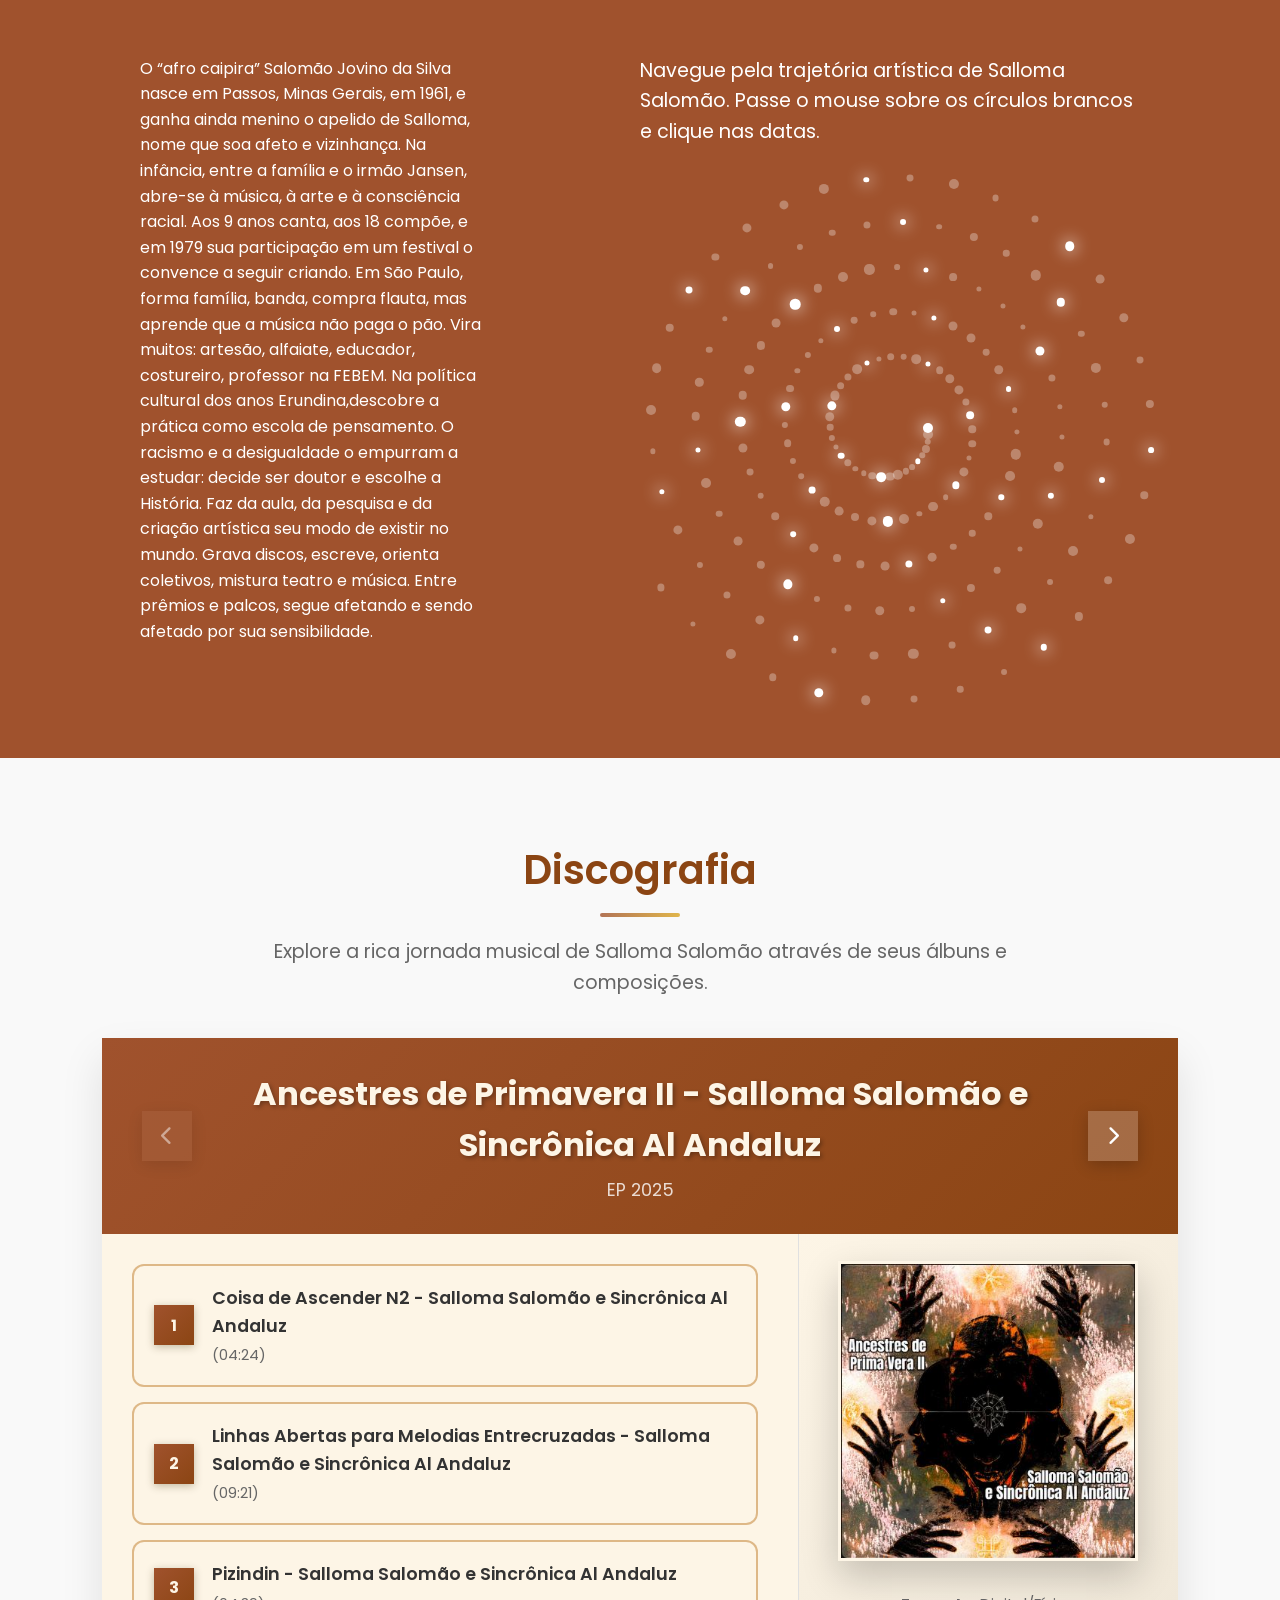
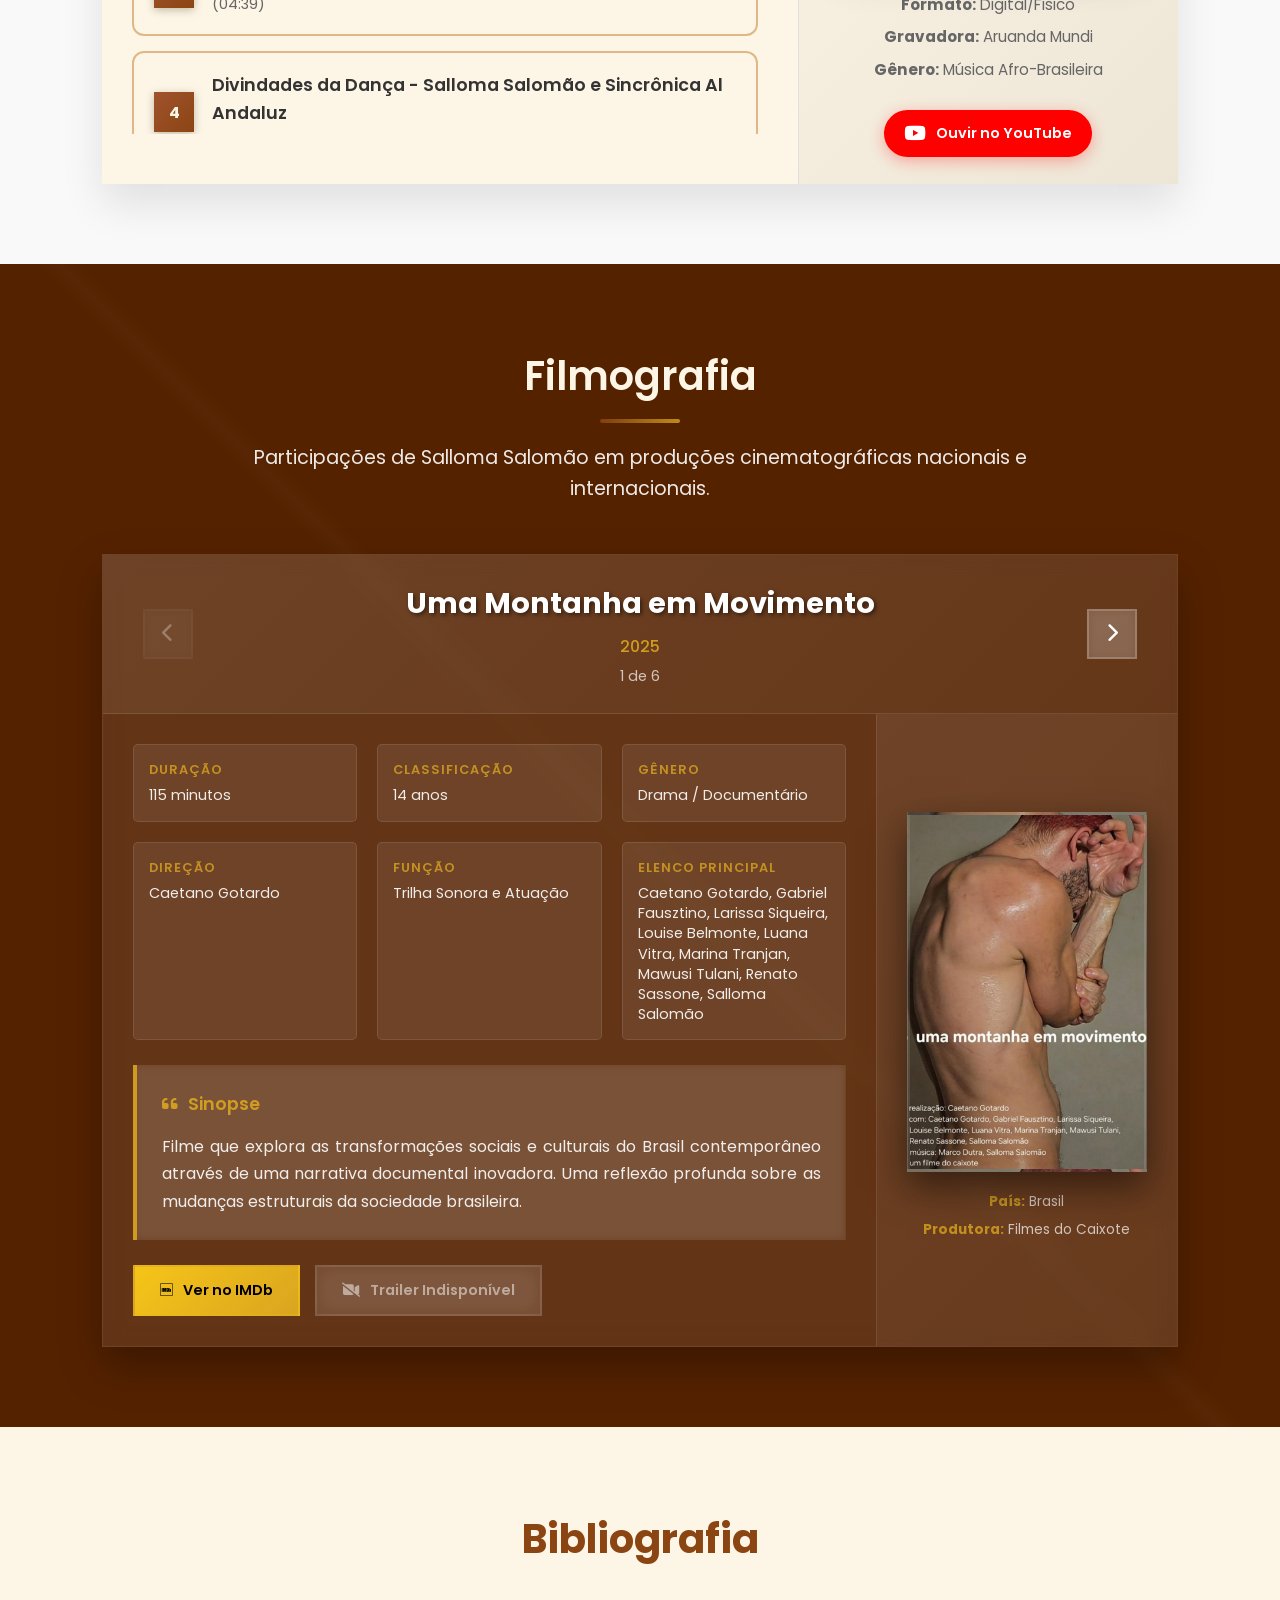
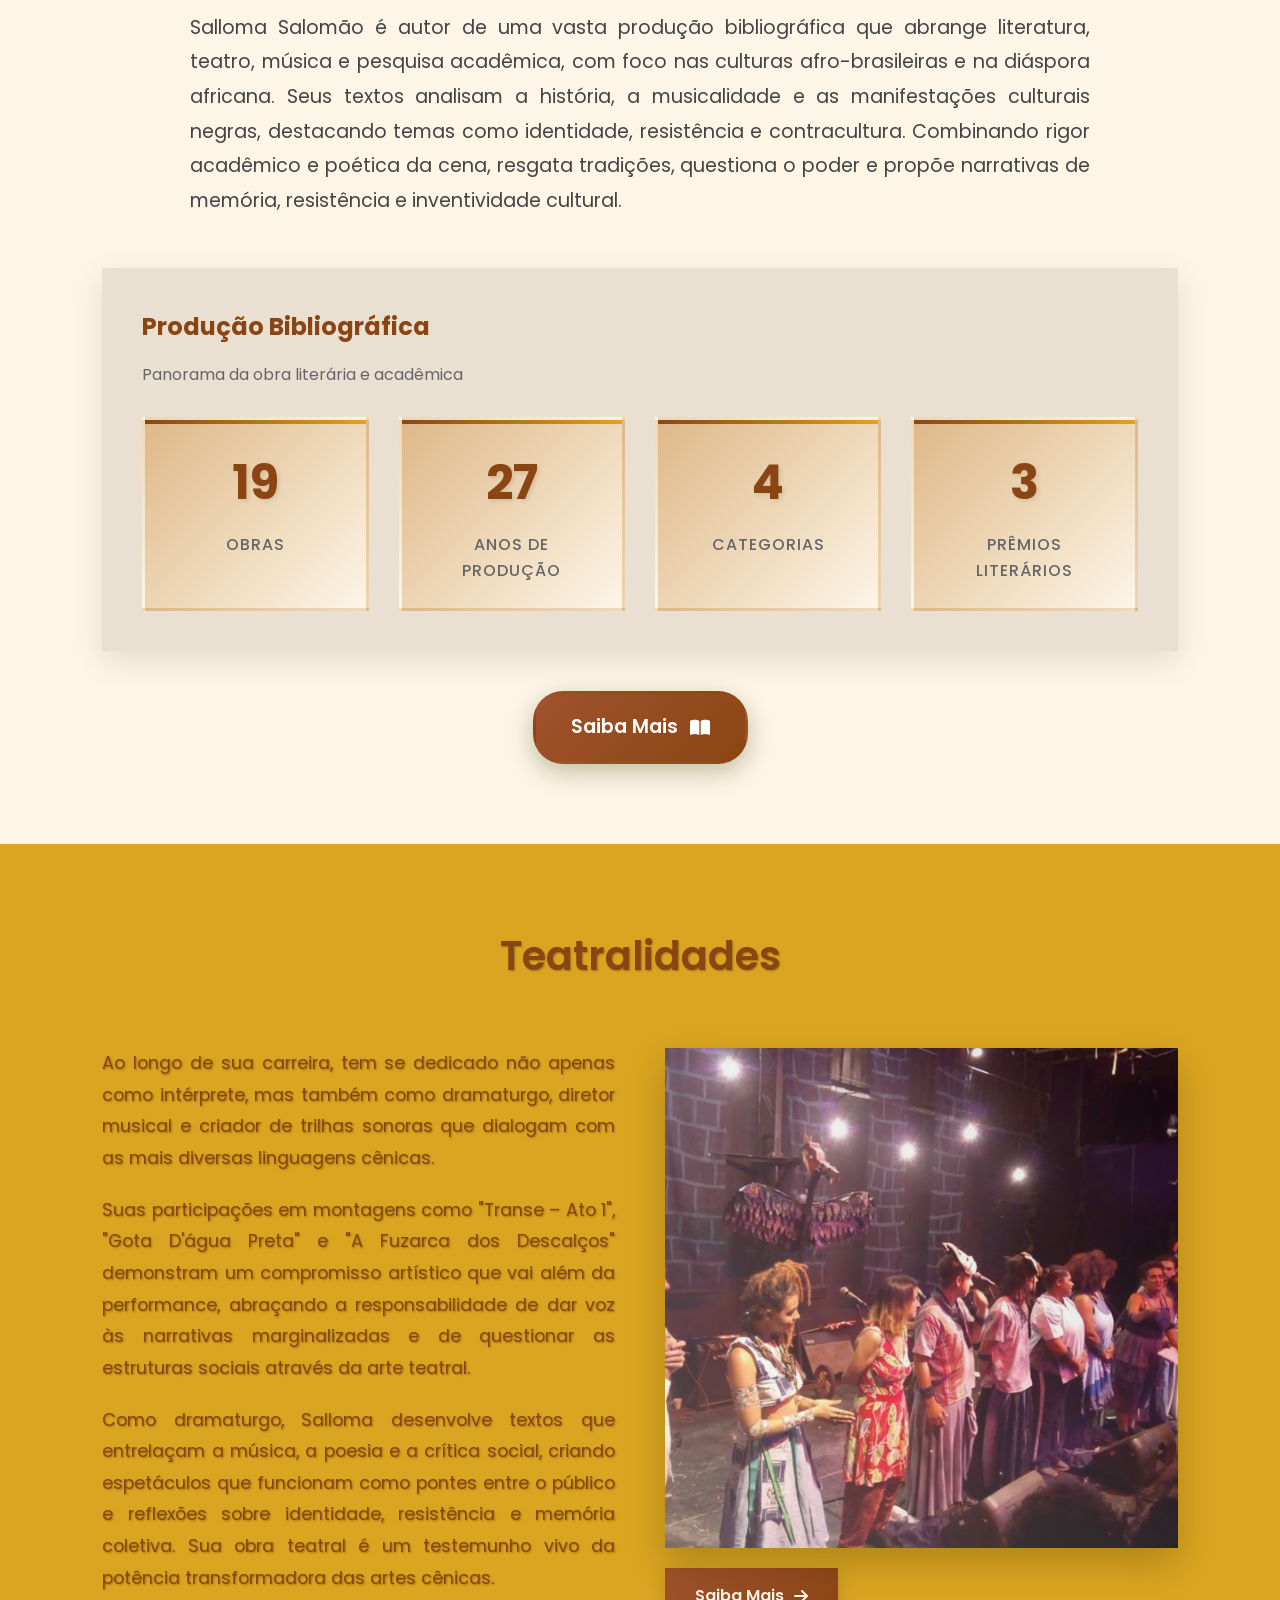
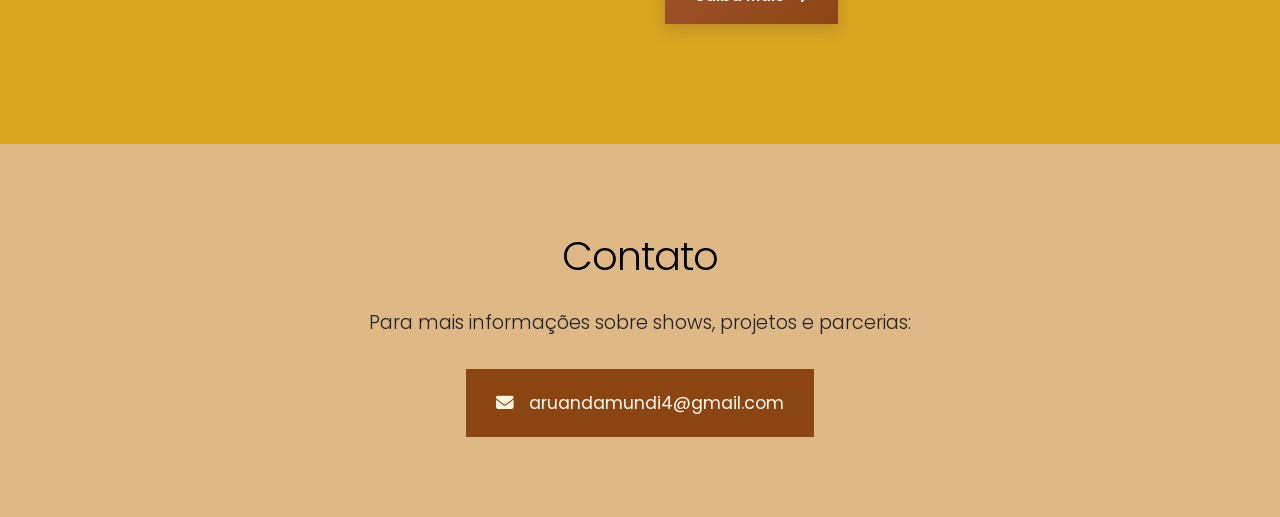
==== commit 24f18742: "mudança do nome da aba para Salloma Salomão Oficial" ====
--- a/index.html
+++ b/index.html
@@ -12,7 +12,7 @@
         integrity="sha512-v2CJ7UaYy4JwqLDIrZUI/4hqeoQieOmAZNXBeQyjo21dadnwR+8ZaIJVT8EE2iyI61OV8e6M8PP2/4hpQINQ/g=="
         crossorigin="anonymous" referrerpolicy="no-referrer"></script>
     <link rel="icon" type="image/x-icon" href="src/images/logo.png">
-    <title>Salloma Salomão</title>
+    <title>Salloma Salomão Oficial</title>
     <link rel="stylesheet" href="src/styles/index.css">
     <link rel="stylesheet" href="src/styles/discografia.css">
     <link rel="stylesheet" href="src/styles/filmografia.css">
--- a/src/styles/index.css
+++ b/src/styles/index.css
@@ -167,12 +167,12 @@
     background-color: rgba(0, 0, 0, 0.8);
 }
 
-.anterior { 
+.anterior {
     left: 0;
     transform: translateX(-120%);
 }
 
-.proximo { 
+.proximo {
     right: 0;
     transform: translateX(120%);
 }
@@ -201,7 +201,6 @@
 }
 
 .destaque-imagem {
-    background-color: #8b4513;
     display: flex;
     flex-wrap: wrap;
     box-sizing: border-box;
@@ -214,7 +213,6 @@
     height: 450px;
     object-fit: cover;
     object-position: center;
-    
 }
 
 .destaque-texto {
@@ -232,11 +230,9 @@
 }
 
 .destaque-saiba-mais {
-    /* position: ; */
     padding: 6px;
     margin: 15px 0;
     width: 100%;
-    /* margin-left: auto; */
     border: none;
     background-color: #daa520;
     border-radius: 4px;
@@ -497,7 +493,8 @@
     display: flex;
     align-items: center;
     justify-content: center;
-    color: rgba(253, 245, 230, 0.7);;
+    color: rgba(253, 245, 230, 0.7);
+    ;
     font-size: 1.2rem;
     font-weight: 500;
 }
@@ -531,10 +528,12 @@
     width: 12px;
     height: 12px;
     border-radius: 50%;
-    background: rgba(253, 245, 230, 0.5);;
+    background: rgba(253, 245, 230, 0.5);
+    ;
     cursor: pointer;
     transition: all 0.3s ease;
-    border: 2px solid rgba(253, 245, 230, 0.8);;
+    border: 2px solid rgba(253, 245, 230, 0.8);
+    ;
 }
 
 .indicator.active {
@@ -702,7 +701,8 @@
 }
 
 .modal-content {
-    background-color: rgb(253, 245, 230);;
+    background-color: rgb(253, 245, 230);
+    ;
     border-radius: 0%;
     padding: 30px;
     width: 80%;
@@ -762,7 +762,8 @@
 
 /* CSS específico para a seção Bibliografia */
 #bibliografia {
-    background-color: rgb(253, 245, 230);;
+    background-color: rgb(253, 245, 230);
+    ;
     padding: 80px 8%;
 }
 
@@ -931,16 +932,21 @@
     .modal-image-container {
         flex: none;
     }
-
-    /* #timeline-spiral-container {
-        height: 600px;
-    } */
 }
 
 @media screen and (max-width: 1024px) {
     .destaque {
         display: flex;
         flex-direction: column;
+    }
+
+    .destaque-imagem {
+        width: 100%;
+    }
+
+    .destaque-imagem img {
+        width: 100%;
+        height: 50vw;
     }
 }
 
@@ -957,11 +963,6 @@
         margin-bottom: 20px;
     }
 
-    /* .destaque {
-        display: flex;
-        flex-direction: column;
-    } */
-
     .section-paragraph {
         padding-bottom: 20px;
         text-align: center;
@@ -969,11 +970,30 @@
         align-items: center;
         margin-left: auto;
         margin-right: auto;
-        /* max-width: 50%; */
     }
 
     .section-description {
         text-align: center;
+    }
+}
+
+@media screen and (max-width: 650px) {
+    .destaques {
+        padding: 15px 7.5%;
+    }
+    
+    .destaque-imagem {
+        width: 100%;
+    }
+
+    .destaque-imagem img {
+        width: 100%;
+        height: 50vw;
+    }
+
+    .seta {
+        font-size: 20px;
+        padding: 5px;
     }
 }
 
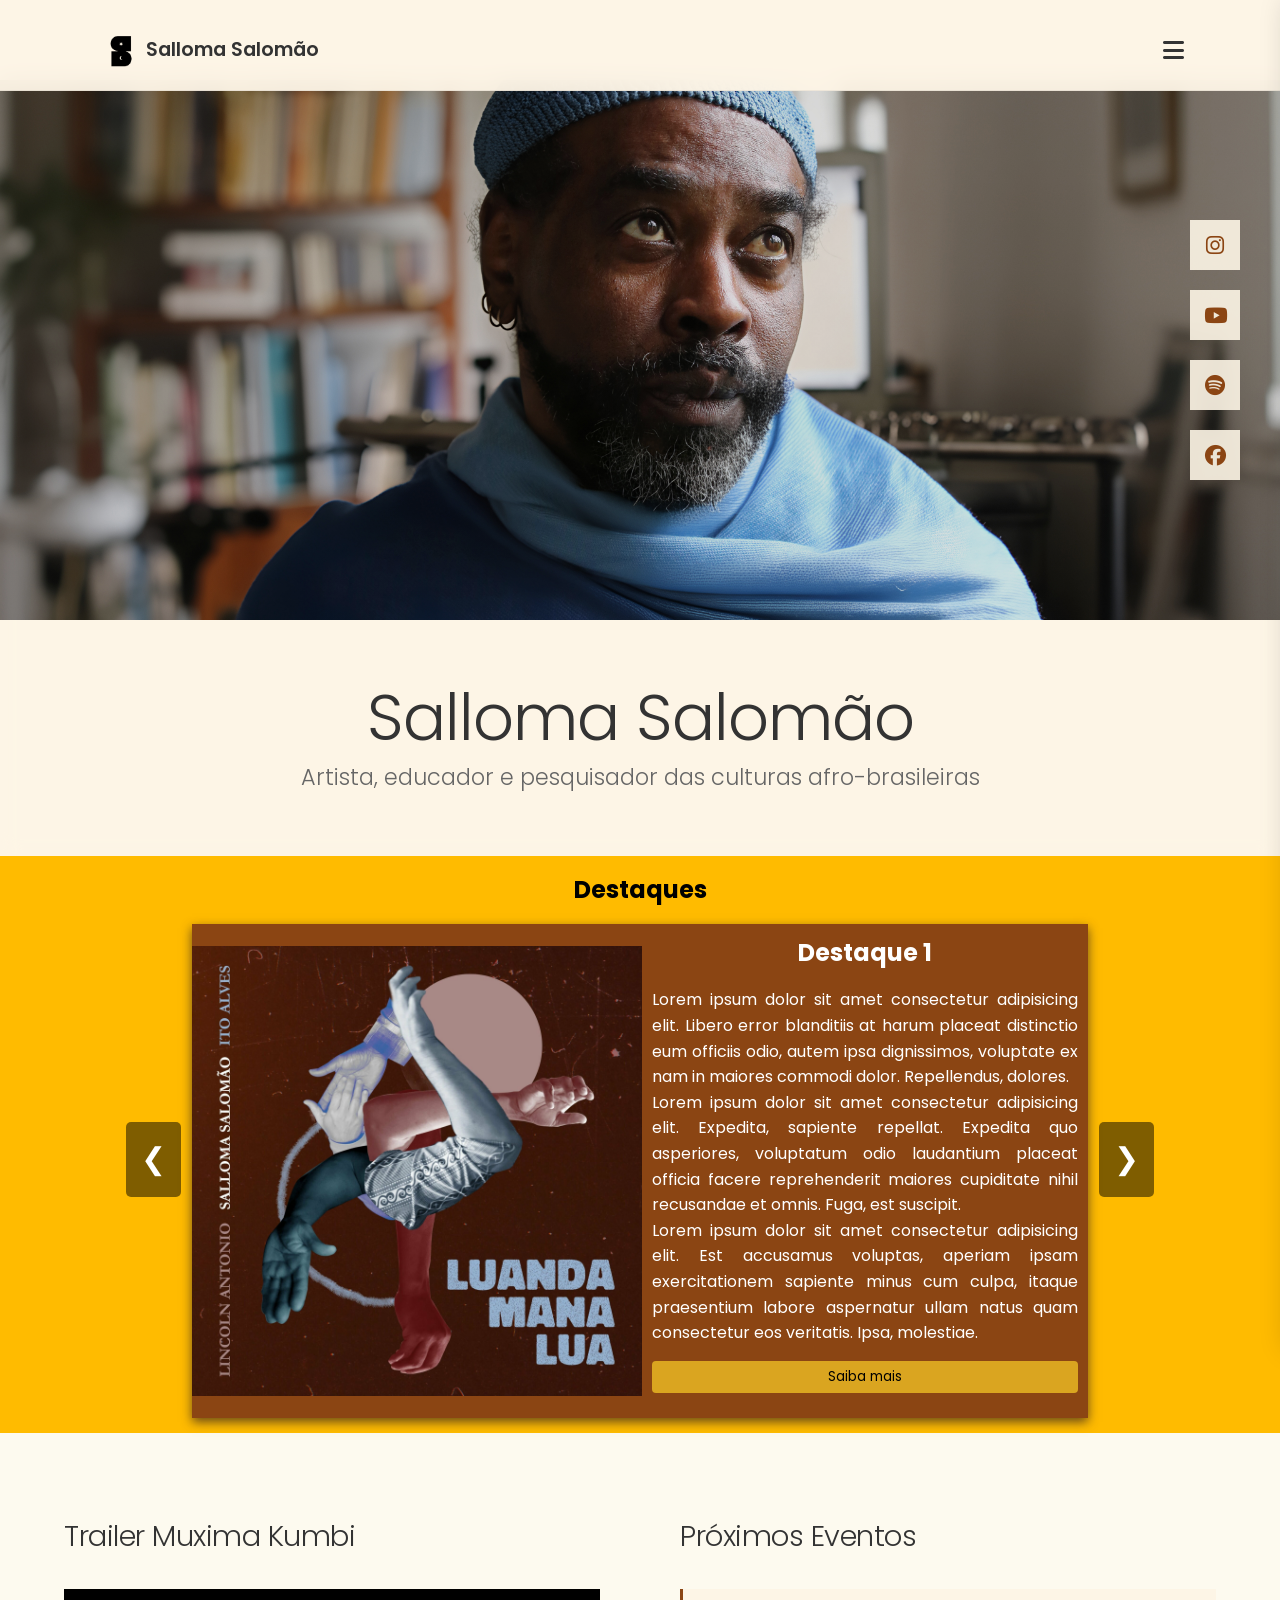
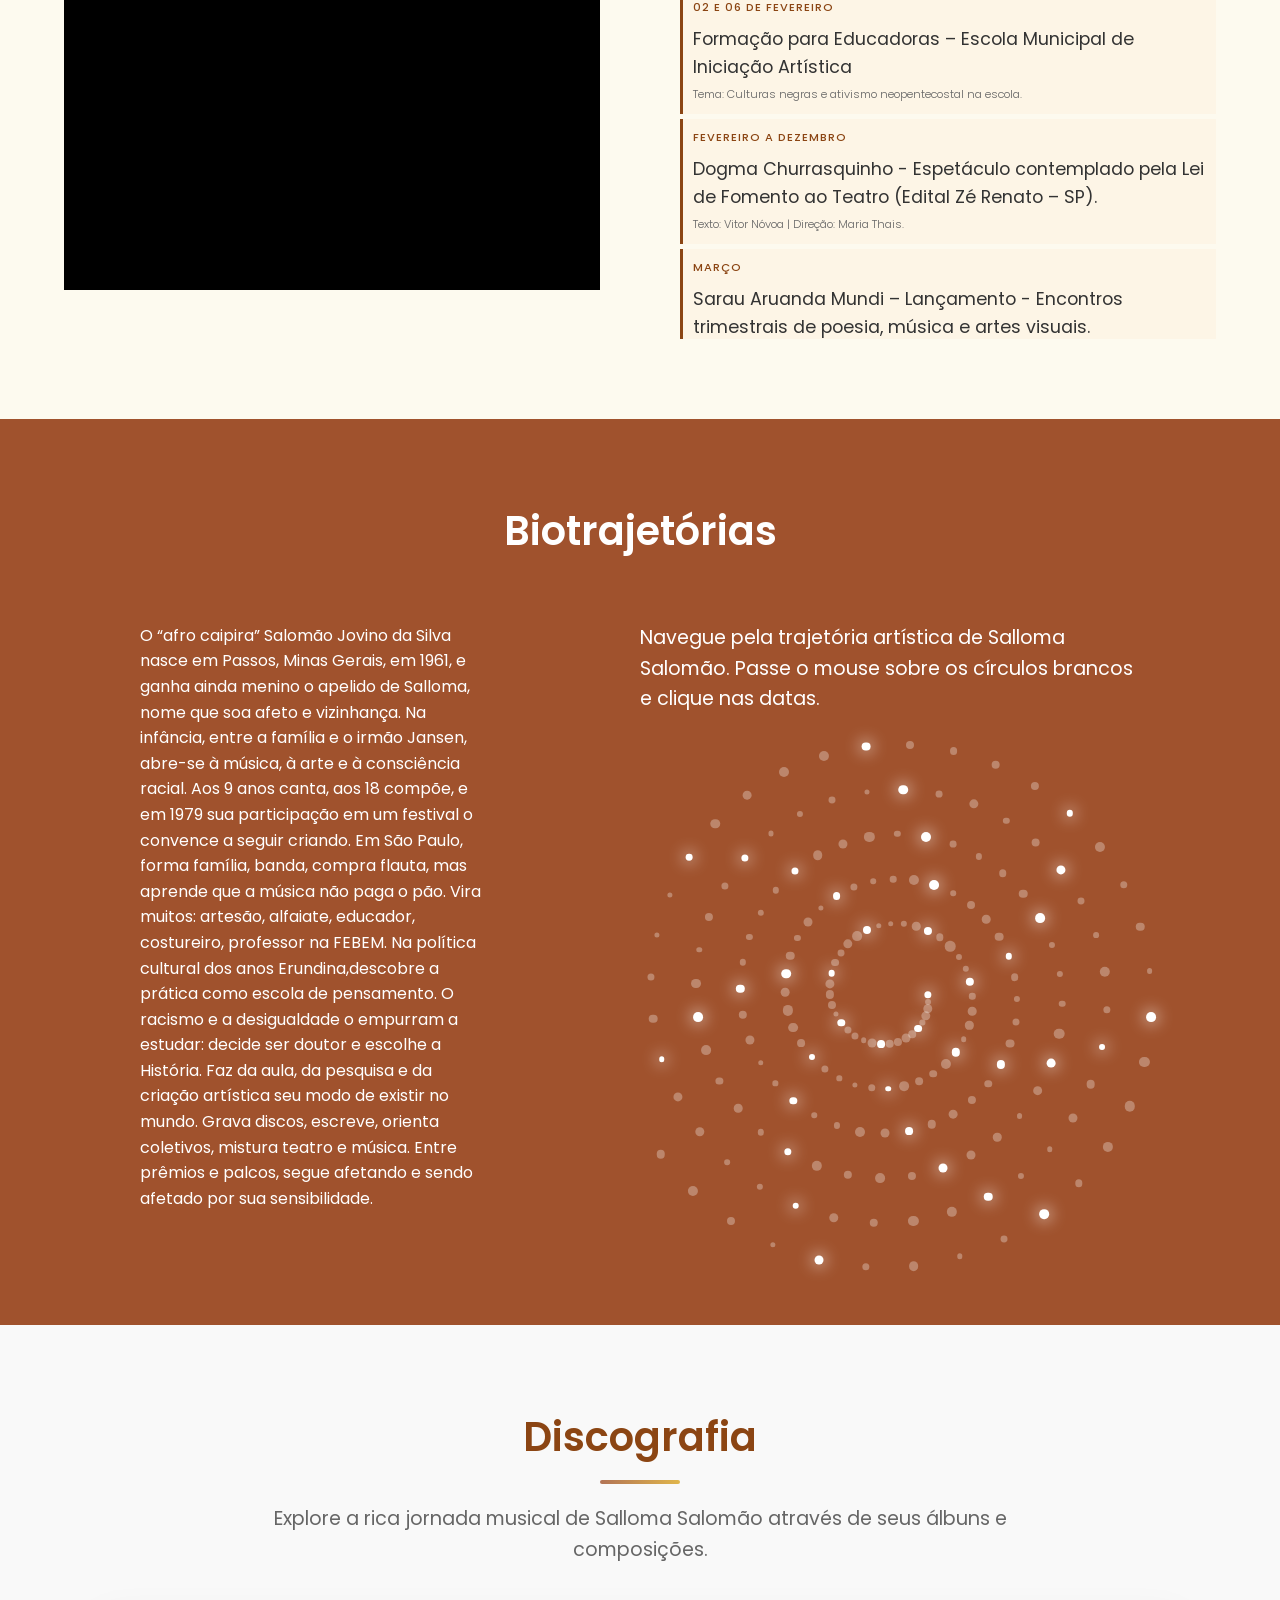
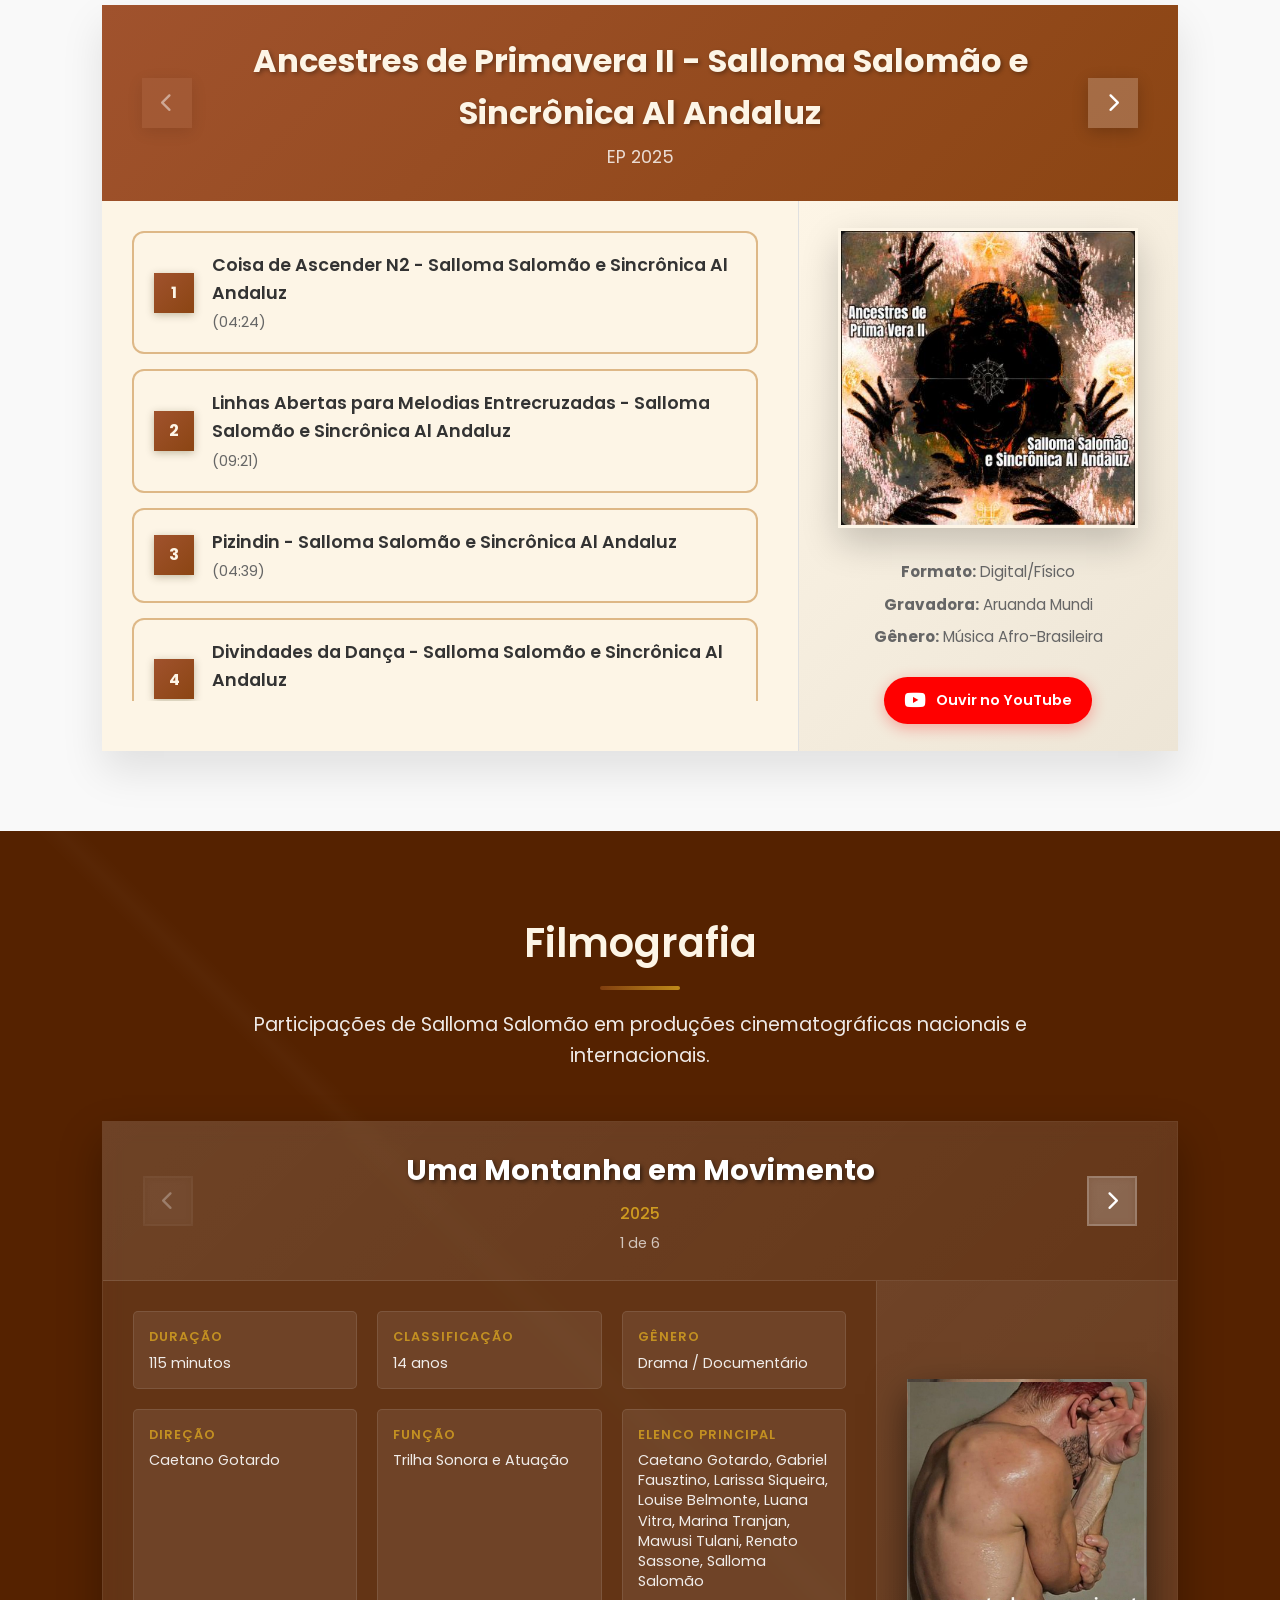
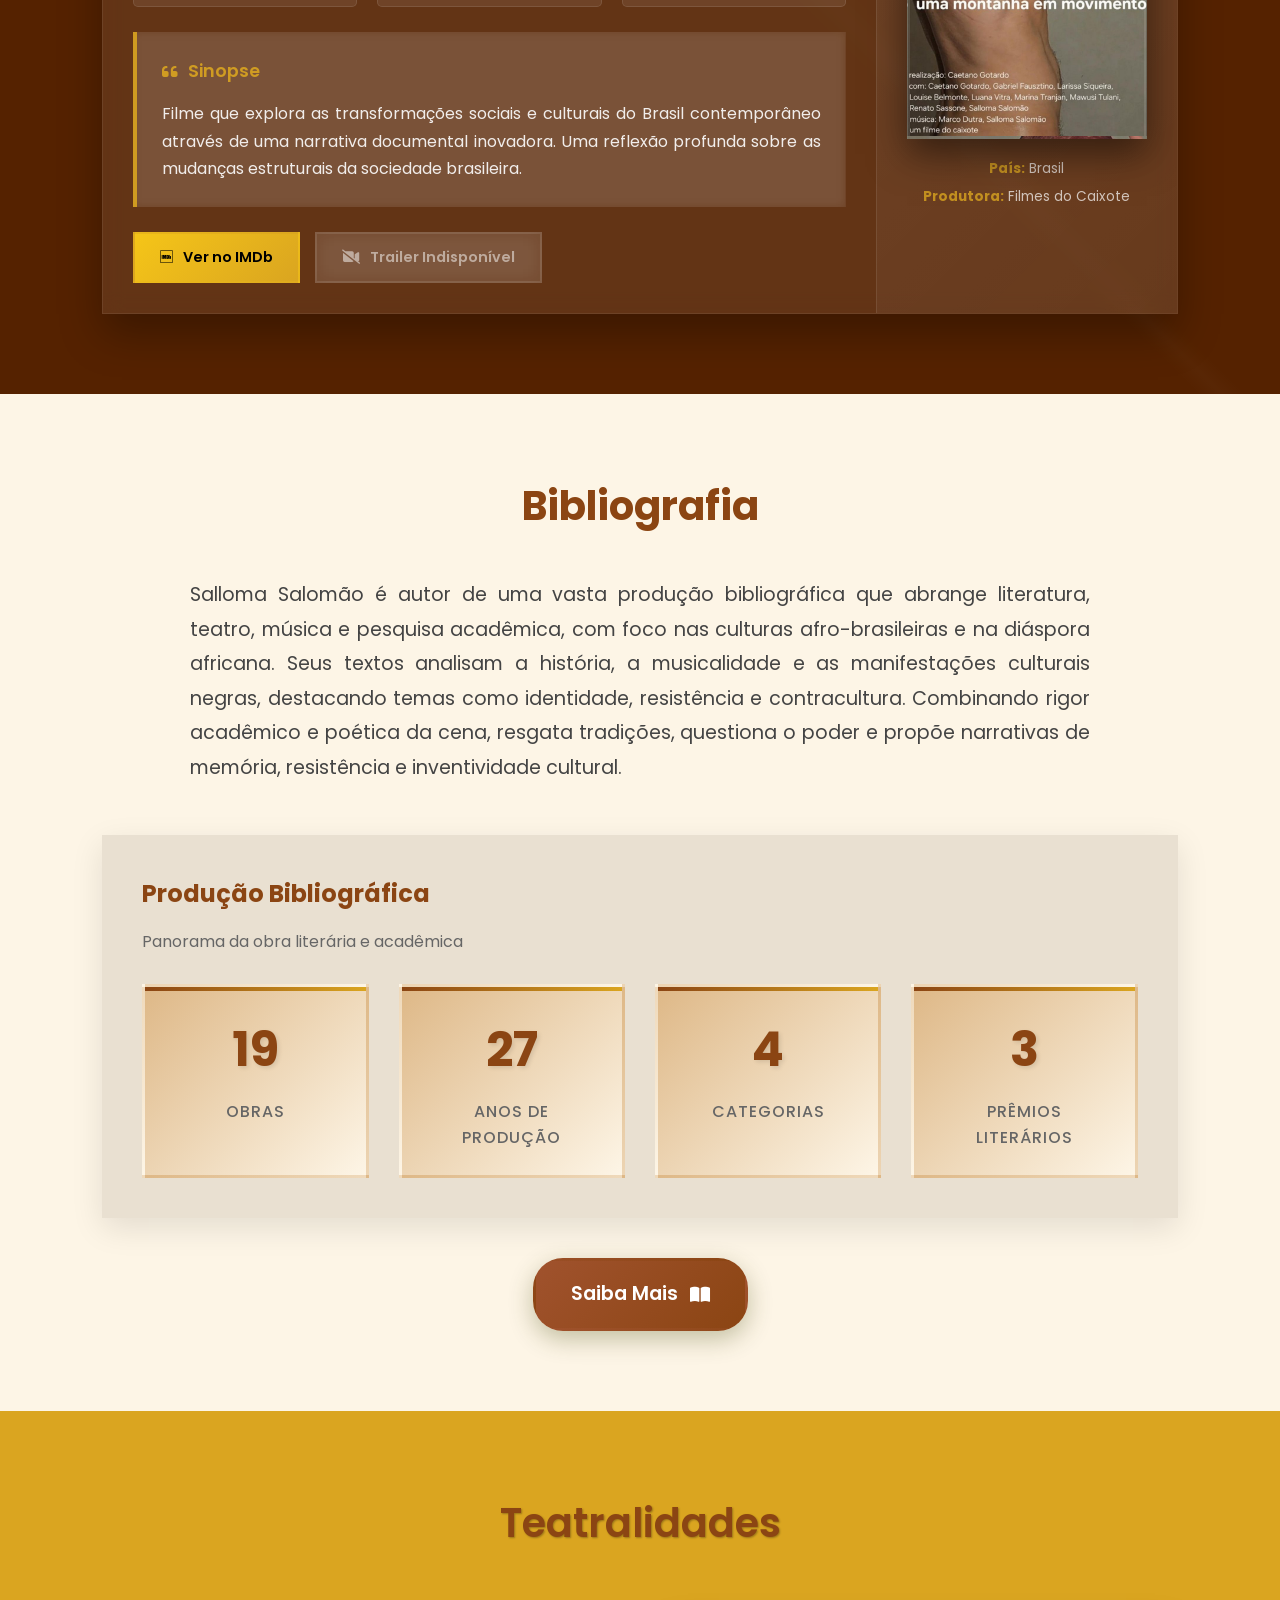
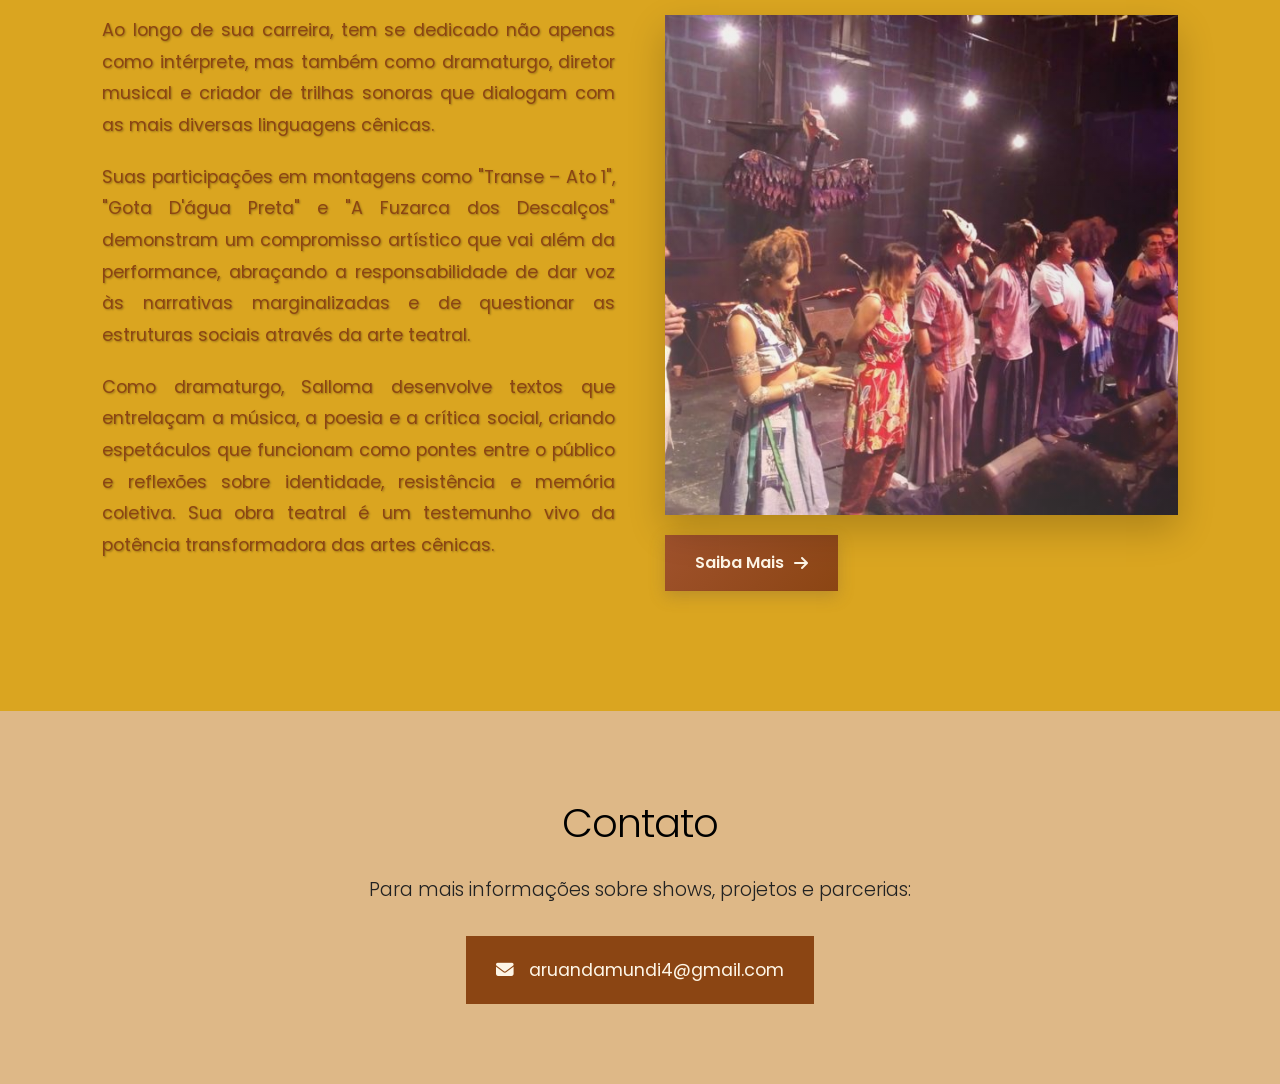
==== commit 39f84b05: "Seção destaques funcionando na branch dev" ====
--- a/index.html
+++ b/index.html
@@ -59,9 +59,74 @@
             <p class="hero-subtitle">Artista, educador e pesquisador das culturas afro-brasileiras</p>
         </section>
 
-        <!-- ESPAÇO PARA SEÇÃO DESTAQUE -->
-        <!-- ESPAÇO PARA SEÇÃO DESTAQUE -->
-        <!-- ESPAÇO PARA SEÇÃO DESTAQUE -->
+        <!-- SEÇÃO DESTAQUE -->
+        <section class="destaques">
+
+            <h1>Destaques</h1>
+
+            <div class="destaque-container">
+
+                <button class="seta anterior" onclick="mudarSlide(-1)">&#10094</button>
+                <button class="seta proximo" onclick="mudarSlide(1)">&#10095</button>
+
+                <div class="destaque destaque1 ativo">
+                    <div class="destaque-imagem">
+                        <img src="src/images/albums/D01.jpg" alt="">
+                    </div>
+                    <div class="destaque-texto">
+                        <h2>Destaque 1</h2>
+                        <p>Lorem ipsum dolor sit amet consectetur adipisicing elit. Libero error blanditiis at harum
+                            placeat
+                            distinctio eum officiis odio, autem ipsa dignissimos, voluptate ex nam in maiores commodi
+                            dolor.
+                            Repellendus, dolores.</p>
+                        <p>Lorem ipsum dolor sit amet consectetur adipisicing elit. Expedita, sapiente repellat.
+                            Expedita quo asperiores, voluptatum odio laudantium placeat officia facere reprehenderit
+                            maiores cupiditate nihil recusandae et omnis. Fuga, est suscipit.</p>
+                        <p>Lorem ipsum dolor sit amet consectetur adipisicing elit. Est accusamus voluptas, aperiam
+                            ipsam exercitationem sapiente minus cum culpa, itaque praesentium labore aspernatur ullam
+                            natus quam consectetur eos veritatis. Ipsa, molestiae.</p>
+                        <button class="destaque-saiba-mais" href="">Saiba mais</button>
+                    </div>
+                </div>
+
+                <div class="destaque destaque2">
+                    <div class="destaque-imagem">
+                        <img src="src/images/albums/D02.jpg" alt="">
+                    </div>
+                    <div class="destaque-texto">
+                        <h2>Destaque 2</h2>
+                        <p>Lorem ipsum dolor sit amet consectetur adipisicing elit. Libero error blanditiis at harum
+                            placeat
+                            distinctio eum officiis odio, autem ipsa dignissimos, voluptate ex nam in maiores commodi
+                            dolor.
+                            Repellendus, dolores.</p>
+                        <button class="destaque-saiba-mais" href="">Saiba mais</button>
+                    </div>
+                </div>
+
+                <div class="destaque destaque3">
+                    <div class="destaque-imagem">
+                        <img src="src/images/albums/D03.jpg" alt="">
+                    </div>
+                    <div class="destaque-texto">
+                        <h2>Destaque 3</h2>
+                        <p>Lorem ipsum dolor sit amet consectetur adipisicing elit. Libero error blanditiis at harum
+                            placeat
+                            distinctio eum officiis odio, autem ipsa dignissimos, voluptate ex nam in maiores commodi
+                            dolor.
+                            Repellendus, dolores.</p>
+                        <p>Lorem ipsum dolor sit amet consectetur adipisicing elit. Expedita, sapiente repellat.
+                            Expedita quo asperiores, voluptatum odio laudantium placeat officia facere reprehenderit
+                            maiores cupiditate nihil recusandae et omnis. Fuga, est suscipit.</p>
+                        <p>Lorem ipsum dolor sit amet consectetur adipisicing elit. Est accusamus voluptas, aperiam
+                            ipsam exercitationem sapiente minus cum culpa, itaque praesentium labore aspernatur ullam
+                            natus quam consectetur eos veritatis. Ipsa, molestiae.</p>
+                        <button class="destaque-saiba-mais" href="">Saiba mais</button>
+                    </div>
+                </div>
+            </div>
+        </section>
 
         <!-- SEÇÃO VÍDEO E AGENDA -->
         <section id="video-agenda">
@@ -81,18 +146,22 @@
                     <ul class="agenda-list">
                         <li class="agenda-item">
                             <div class="event-date">02 e 06 de Fevereiro</div>
-                            <div class="event-title">Formação para Educadoras – Escola Municipal de Iniciação Artística</div>
+                            <div class="event-title">Formação para Educadoras – Escola Municipal de Iniciação Artística
+                            </div>
                             <div class="event-location">Tema: Culturas negras e ativismo neopentecostal na escola.</div>
                         </li>
                         <li class="agenda-item">
                             <div class="event-date">Fevereiro a Dezembro</div>
-                            <div class="event-title">Dogma Churrasquinho - Espetáculo contemplado pela Lei de Fomento ao Teatro (Edital Zé Renato – SP).</div>
+                            <div class="event-title">Dogma Churrasquinho - Espetáculo contemplado pela Lei de Fomento ao
+                                Teatro (Edital Zé Renato – SP).</div>
                             <div class="event-location">Texto: Vitor Nóvoa | Direção: Maria Thais.</div>
                         </li>
                         <li class="agenda-item">
                             <div class="event-date">Março</div>
-                            <div class="event-title">Sarau Aruanda Mundi – Lançamento - Encontros trimestrais de poesia, música e artes visuais.</div>
-                            <div class="event-location">Apoio à campanha da Associação Brasileira de Artistas do Mundo Digital (ADRAMD).</div>
+                            <div class="event-title">Sarau Aruanda Mundi – Lançamento - Encontros trimestrais de poesia,
+                                música e artes visuais.</div>
+                            <div class="event-location">Apoio à campanha da Associação Brasileira de Artistas do Mundo
+                                Digital (ADRAMD).</div>
                         </li>
                         <li class="agenda-item">
                             <div class="event-date">Março</div>
@@ -121,7 +190,8 @@
                         </li>
                         <li class="agenda-item">
                             <div class="event-date">Maio</div>
-                            <div class="event-title">Participação – Missa dos Quilombos - Show de Milton Nascimento</div>
+                            <div class="event-title">Participação – Missa dos Quilombos - Show de Milton Nascimento
+                            </div>
                             <div class="event-location">Direção: Glauber Miranda.</div>
                         </li>
                         <li class="agenda-item">
--- a/src/styles/index.css
+++ b/src/styles/index.css
@@ -19,8 +19,9 @@
 /* SEÇÃO HERO - FOTO DE DESTAQUE */
 #hero {
     position: relative;
-    width: 100%;
-    height: 70vh;
+    top: 80px;
+    width: 100%;
+    height: 60vh;
     overflow: hidden;
     display: flex;
     align-items: flex-end;
@@ -104,7 +105,7 @@
 
 /* SEÇÃO DE TÍTULO SEPARADA */
 #hero-text {
-    padding: 60px 5%;
+    padding: 140px 5% 60px 5%;
     background: rgba(253, 245, 230, 0.5);
     backdrop-filter: blur(10px);
     text-align: center;
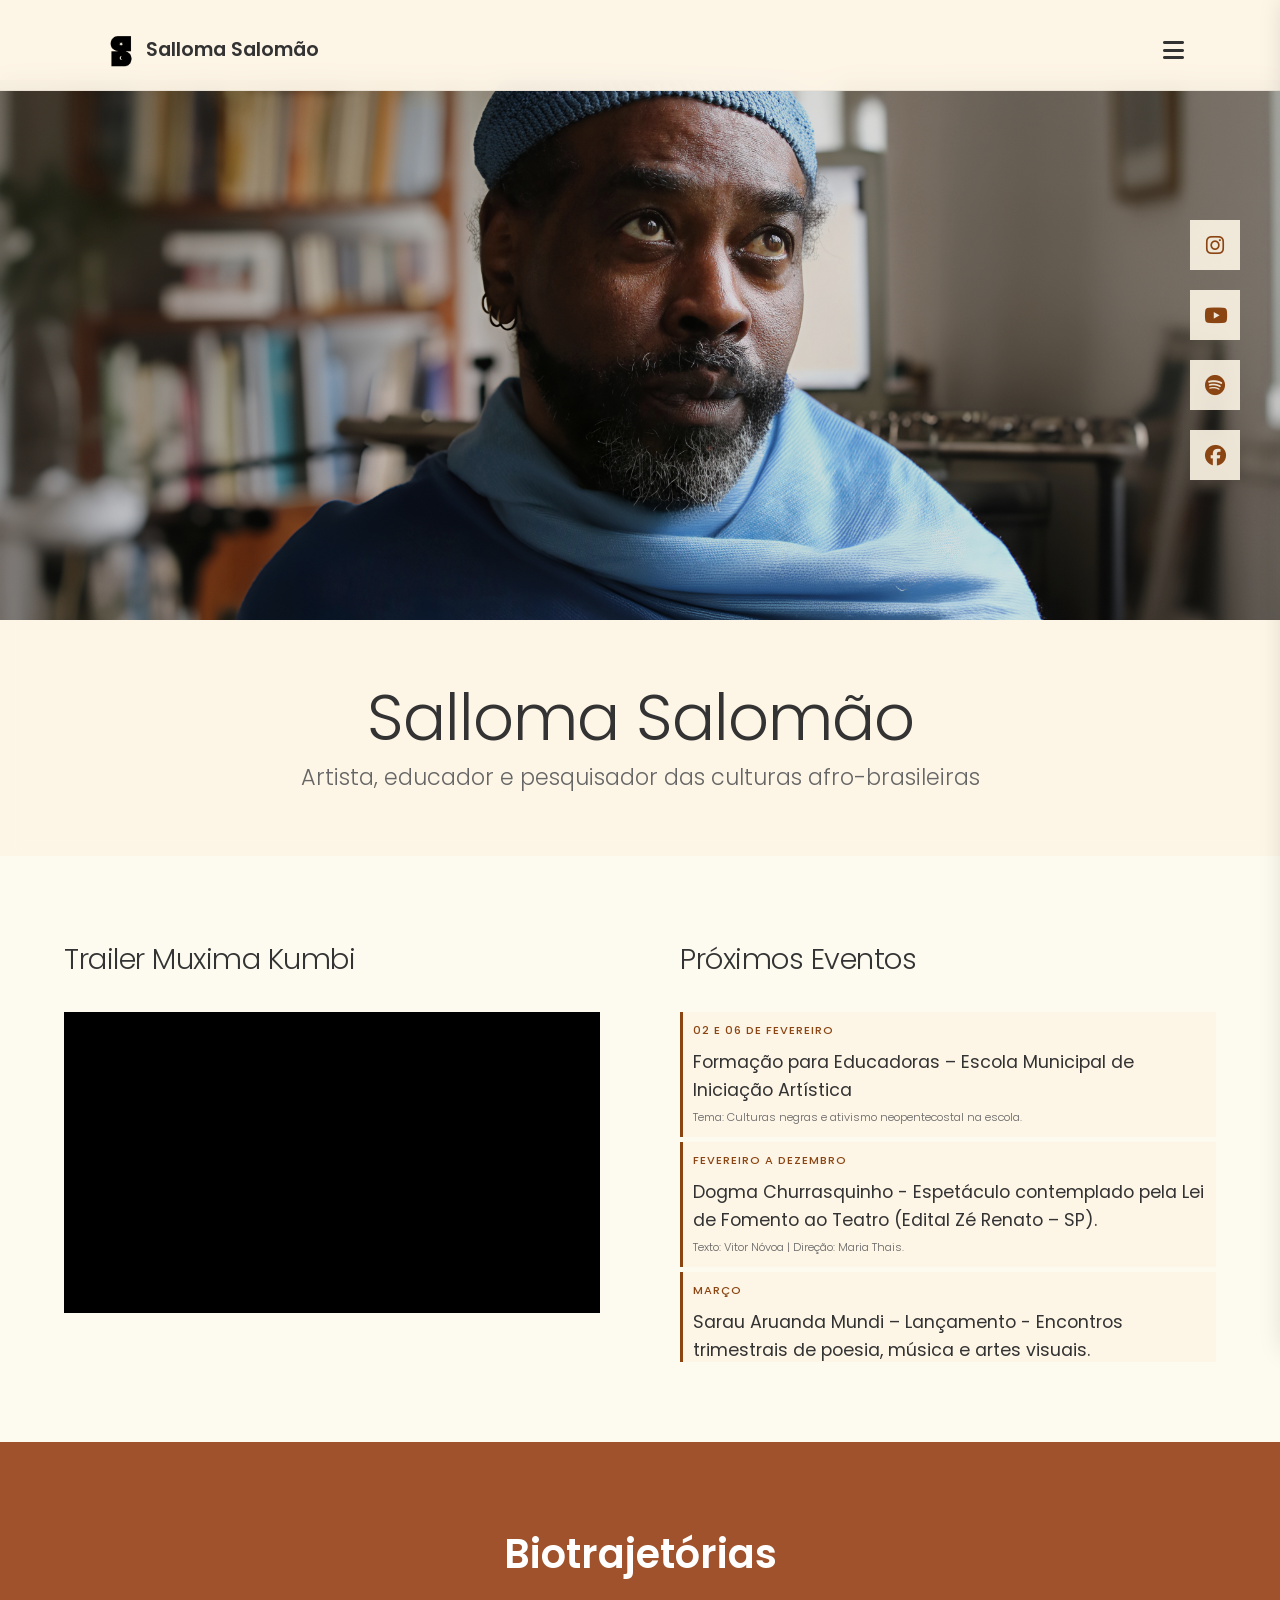
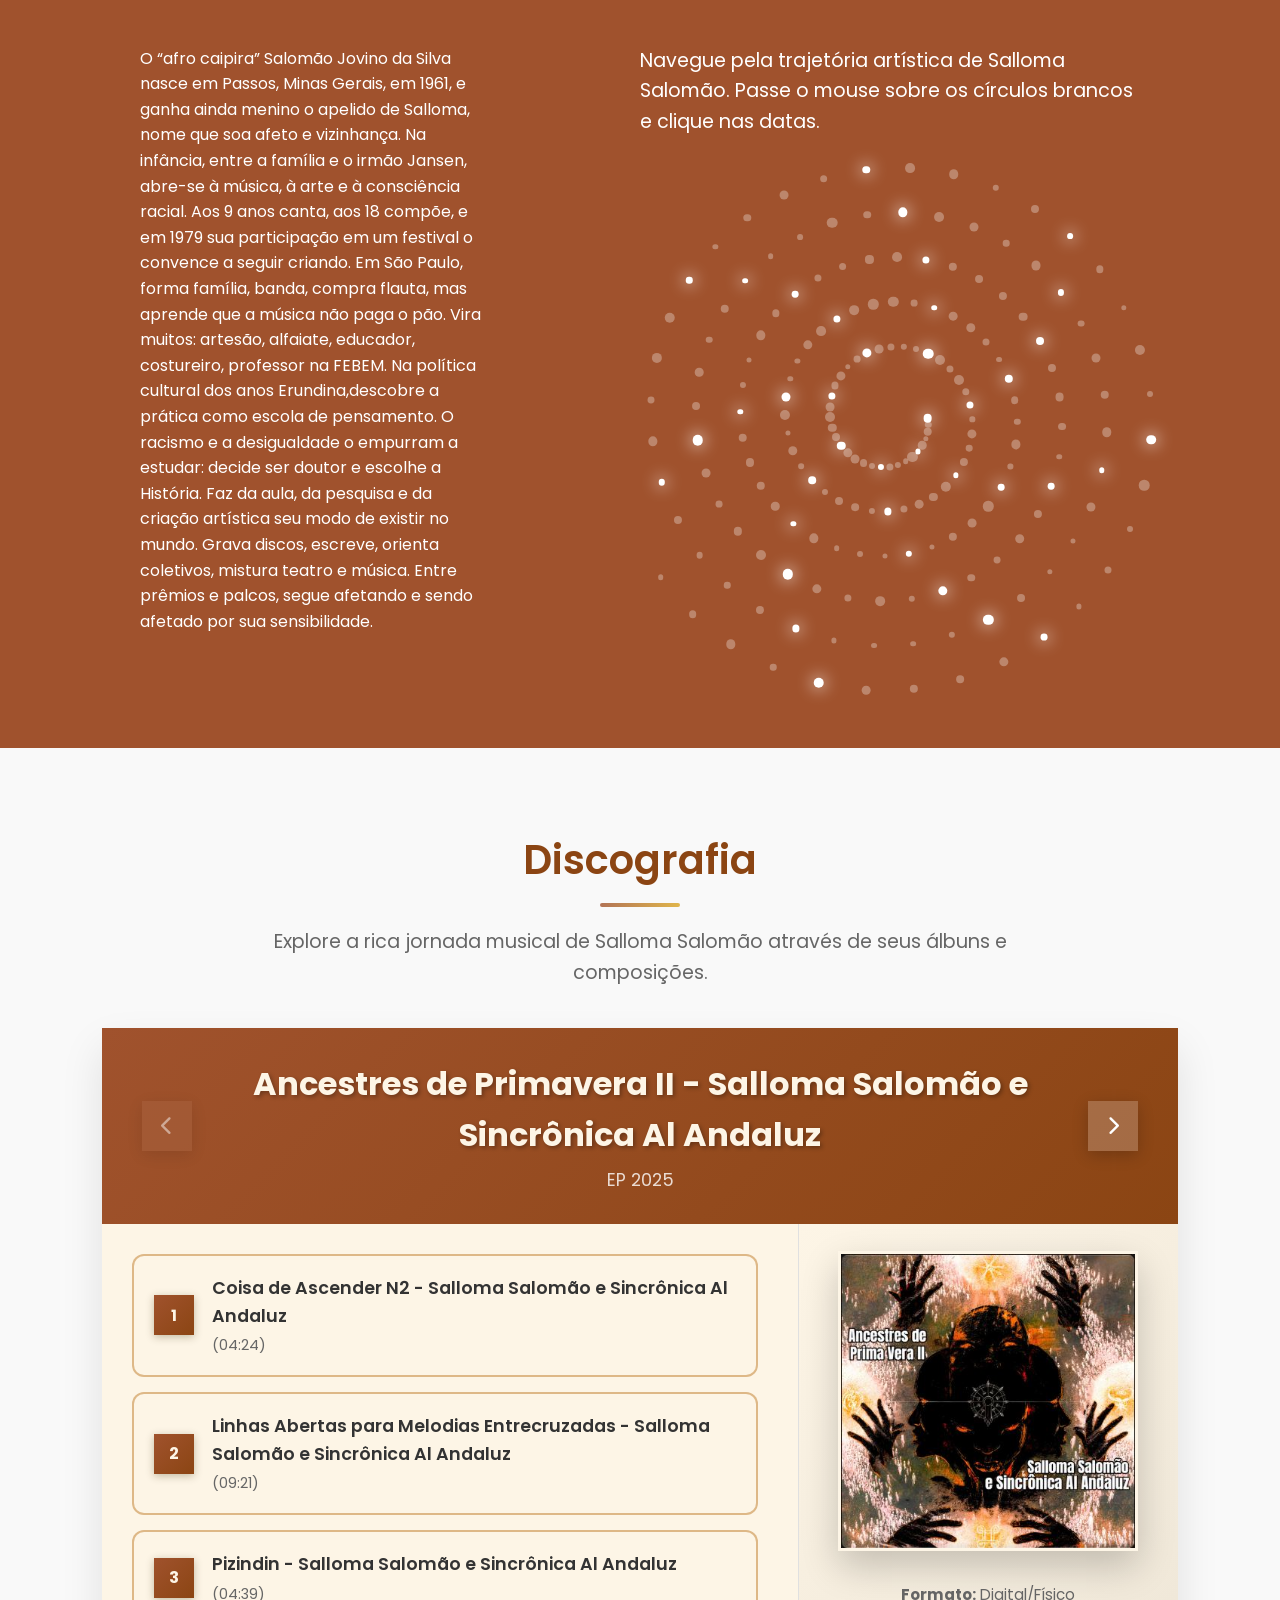
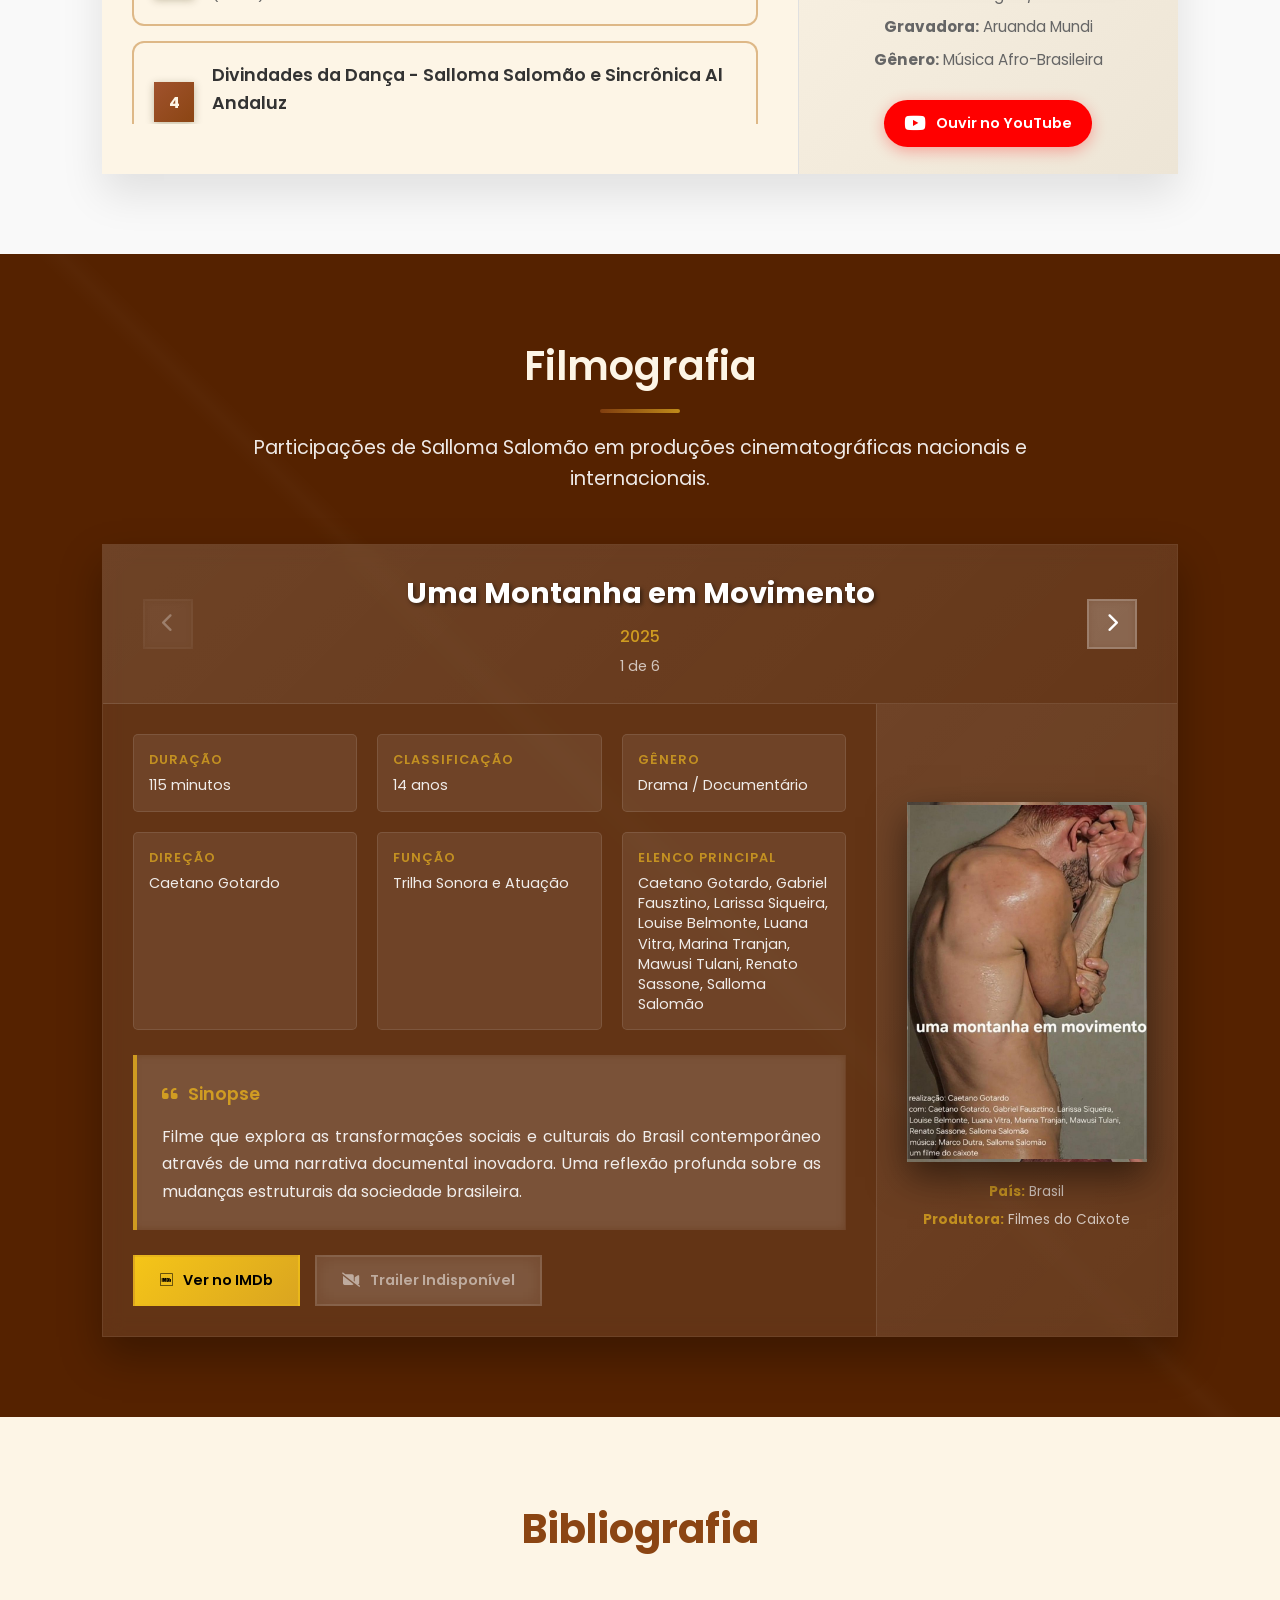
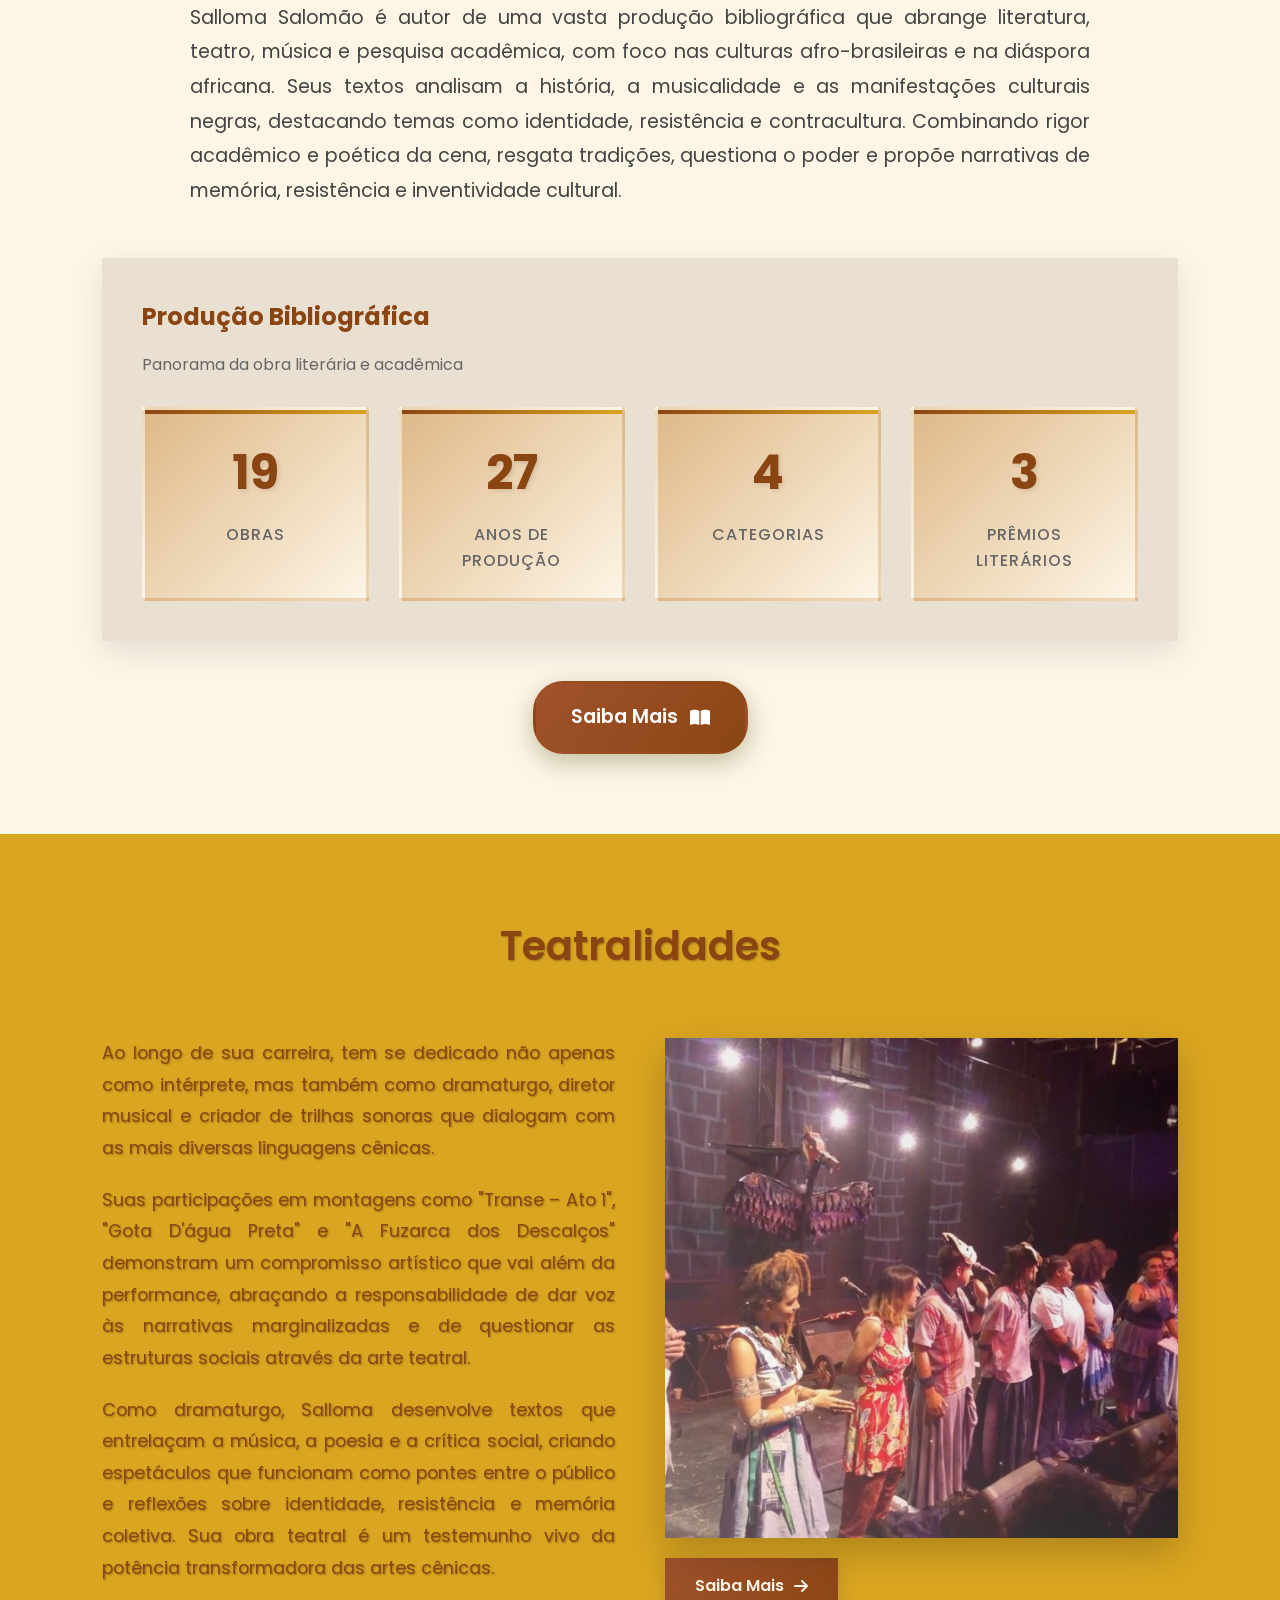
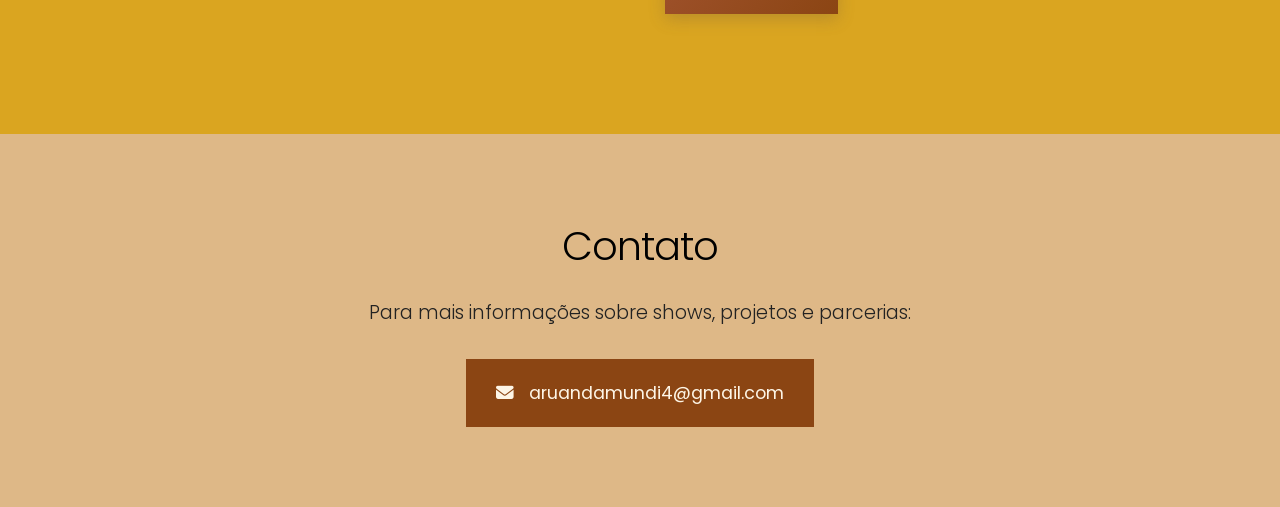
==== commit d21adb7b: "desfazer ctrl z Revert "fazendo merge na branch dev" This reverts commit bd292f4f1339e7a85710cdea15c" ====
--- a/index.html
+++ b/index.html
@@ -59,74 +59,9 @@
             <p class="hero-subtitle">Artista, educador e pesquisador das culturas afro-brasileiras</p>
         </section>
 
-        <!-- SEÇÃO DESTAQUE -->
-        <section class="destaques">
-
-            <h1>Destaques</h1>
-
-            <div class="destaque-container">
-
-                <button class="seta anterior" onclick="mudarSlide(-1)">&#10094</button>
-                <button class="seta proximo" onclick="mudarSlide(1)">&#10095</button>
-
-                <div class="destaque destaque1 ativo">
-                    <div class="destaque-imagem">
-                        <img src="src/images/albums/D01.jpg" alt="">
-                    </div>
-                    <div class="destaque-texto">
-                        <h2>Destaque 1</h2>
-                        <p>Lorem ipsum dolor sit amet consectetur adipisicing elit. Libero error blanditiis at harum
-                            placeat
-                            distinctio eum officiis odio, autem ipsa dignissimos, voluptate ex nam in maiores commodi
-                            dolor.
-                            Repellendus, dolores.</p>
-                        <p>Lorem ipsum dolor sit amet consectetur adipisicing elit. Expedita, sapiente repellat.
-                            Expedita quo asperiores, voluptatum odio laudantium placeat officia facere reprehenderit
-                            maiores cupiditate nihil recusandae et omnis. Fuga, est suscipit.</p>
-                        <p>Lorem ipsum dolor sit amet consectetur adipisicing elit. Est accusamus voluptas, aperiam
-                            ipsam exercitationem sapiente minus cum culpa, itaque praesentium labore aspernatur ullam
-                            natus quam consectetur eos veritatis. Ipsa, molestiae.</p>
-                        <button class="destaque-saiba-mais" href="">Saiba mais</button>
-                    </div>
-                </div>
-
-                <div class="destaque destaque2">
-                    <div class="destaque-imagem">
-                        <img src="src/images/albums/D02.jpg" alt="">
-                    </div>
-                    <div class="destaque-texto">
-                        <h2>Destaque 2</h2>
-                        <p>Lorem ipsum dolor sit amet consectetur adipisicing elit. Libero error blanditiis at harum
-                            placeat
-                            distinctio eum officiis odio, autem ipsa dignissimos, voluptate ex nam in maiores commodi
-                            dolor.
-                            Repellendus, dolores.</p>
-                        <button class="destaque-saiba-mais" href="">Saiba mais</button>
-                    </div>
-                </div>
-
-                <div class="destaque destaque3">
-                    <div class="destaque-imagem">
-                        <img src="src/images/albums/D03.jpg" alt="">
-                    </div>
-                    <div class="destaque-texto">
-                        <h2>Destaque 3</h2>
-                        <p>Lorem ipsum dolor sit amet consectetur adipisicing elit. Libero error blanditiis at harum
-                            placeat
-                            distinctio eum officiis odio, autem ipsa dignissimos, voluptate ex nam in maiores commodi
-                            dolor.
-                            Repellendus, dolores.</p>
-                        <p>Lorem ipsum dolor sit amet consectetur adipisicing elit. Expedita, sapiente repellat.
-                            Expedita quo asperiores, voluptatum odio laudantium placeat officia facere reprehenderit
-                            maiores cupiditate nihil recusandae et omnis. Fuga, est suscipit.</p>
-                        <p>Lorem ipsum dolor sit amet consectetur adipisicing elit. Est accusamus voluptas, aperiam
-                            ipsam exercitationem sapiente minus cum culpa, itaque praesentium labore aspernatur ullam
-                            natus quam consectetur eos veritatis. Ipsa, molestiae.</p>
-                        <button class="destaque-saiba-mais" href="">Saiba mais</button>
-                    </div>
-                </div>
-            </div>
-        </section>
+        <!-- ESPAÇO PARA SEÇÃO DESTAQUE -->
+        <!-- ESPAÇO PARA SEÇÃO DESTAQUE -->
+        <!-- ESPAÇO PARA SEÇÃO DESTAQUE -->
 
         <!-- SEÇÃO VÍDEO E AGENDA -->
         <section id="video-agenda">
@@ -146,22 +81,18 @@
                     <ul class="agenda-list">
                         <li class="agenda-item">
                             <div class="event-date">02 e 06 de Fevereiro</div>
-                            <div class="event-title">Formação para Educadoras – Escola Municipal de Iniciação Artística
-                            </div>
+                            <div class="event-title">Formação para Educadoras – Escola Municipal de Iniciação Artística</div>
                             <div class="event-location">Tema: Culturas negras e ativismo neopentecostal na escola.</div>
                         </li>
                         <li class="agenda-item">
                             <div class="event-date">Fevereiro a Dezembro</div>
-                            <div class="event-title">Dogma Churrasquinho - Espetáculo contemplado pela Lei de Fomento ao
-                                Teatro (Edital Zé Renato – SP).</div>
+                            <div class="event-title">Dogma Churrasquinho - Espetáculo contemplado pela Lei de Fomento ao Teatro (Edital Zé Renato – SP).</div>
                             <div class="event-location">Texto: Vitor Nóvoa | Direção: Maria Thais.</div>
                         </li>
                         <li class="agenda-item">
                             <div class="event-date">Março</div>
-                            <div class="event-title">Sarau Aruanda Mundi – Lançamento - Encontros trimestrais de poesia,
-                                música e artes visuais.</div>
-                            <div class="event-location">Apoio à campanha da Associação Brasileira de Artistas do Mundo
-                                Digital (ADRAMD).</div>
+                            <div class="event-title">Sarau Aruanda Mundi – Lançamento - Encontros trimestrais de poesia, música e artes visuais.</div>
+                            <div class="event-location">Apoio à campanha da Associação Brasileira de Artistas do Mundo Digital (ADRAMD).</div>
                         </li>
                         <li class="agenda-item">
                             <div class="event-date">Março</div>
@@ -190,8 +121,7 @@
                         </li>
                         <li class="agenda-item">
                             <div class="event-date">Maio</div>
-                            <div class="event-title">Participação – Missa dos Quilombos - Show de Milton Nascimento
-                            </div>
+                            <div class="event-title">Participação – Missa dos Quilombos - Show de Milton Nascimento</div>
                             <div class="event-location">Direção: Glauber Miranda.</div>
                         </li>
                         <li class="agenda-item">
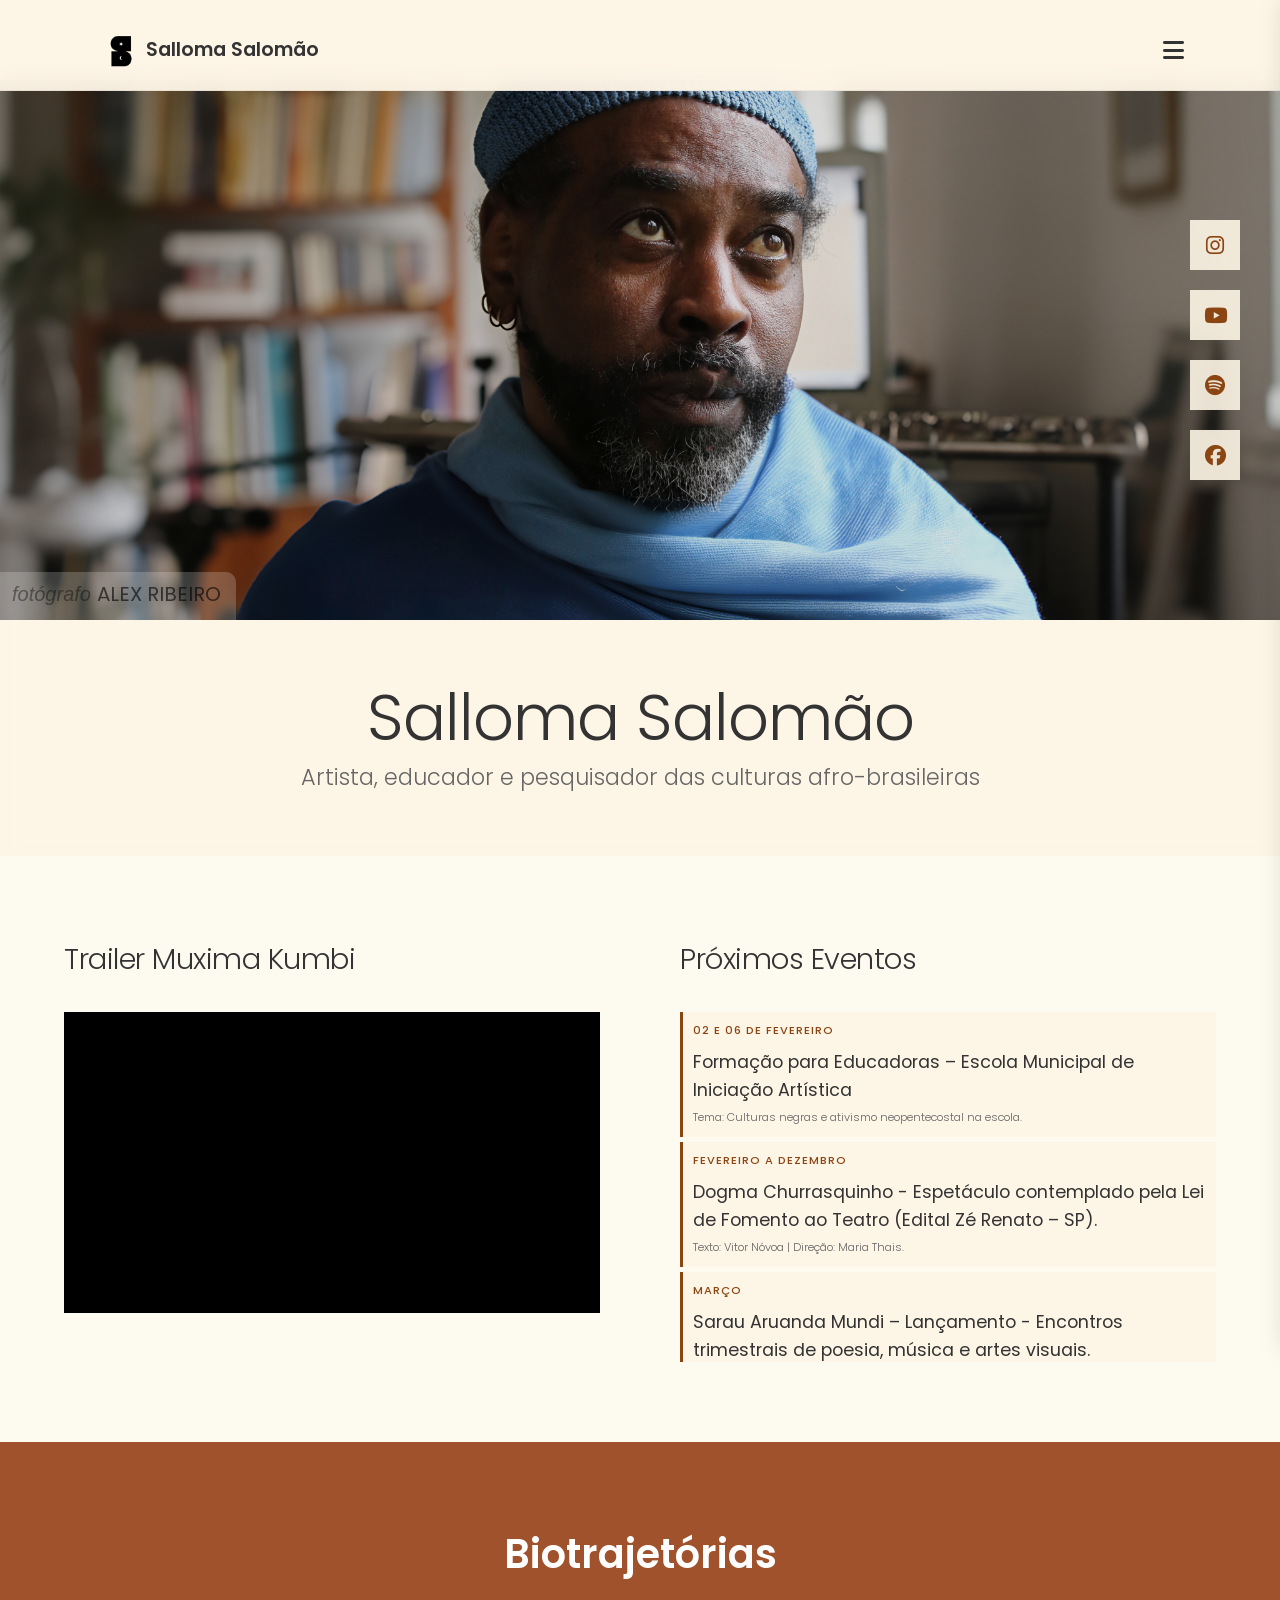
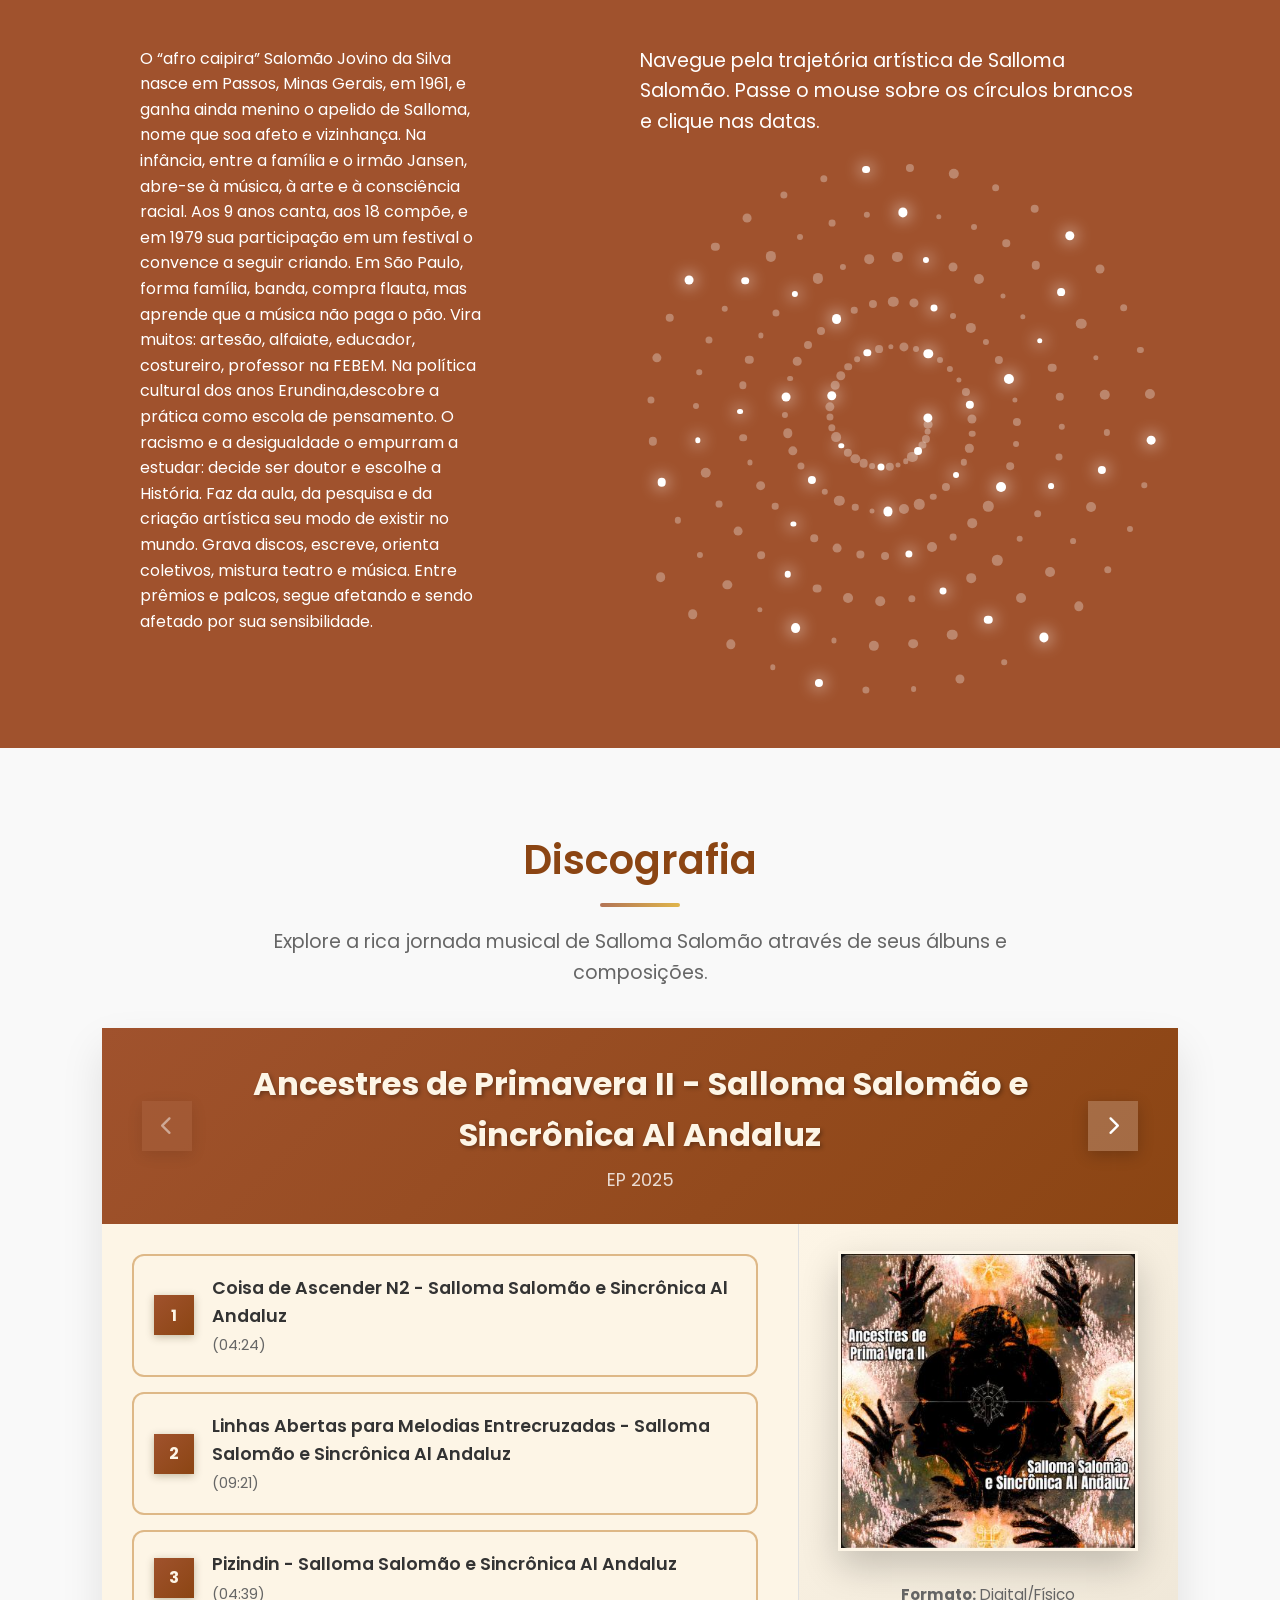
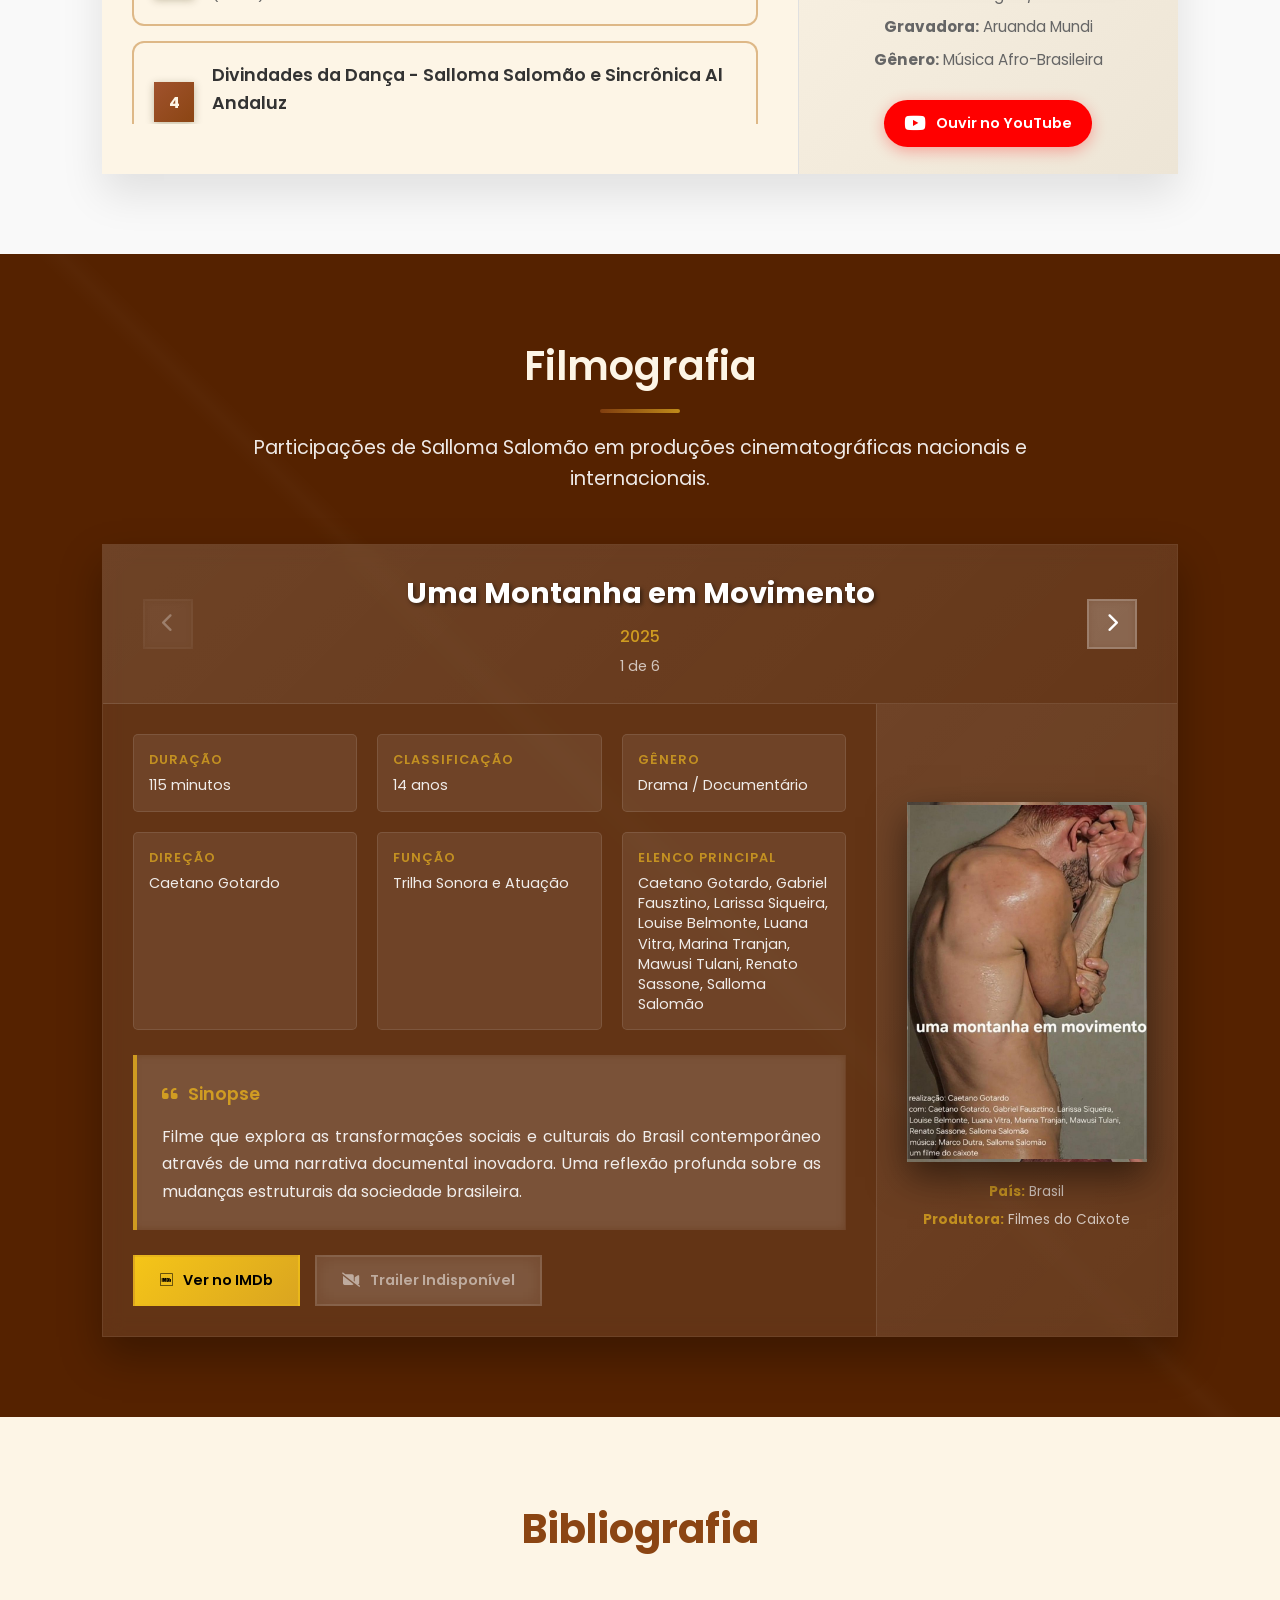
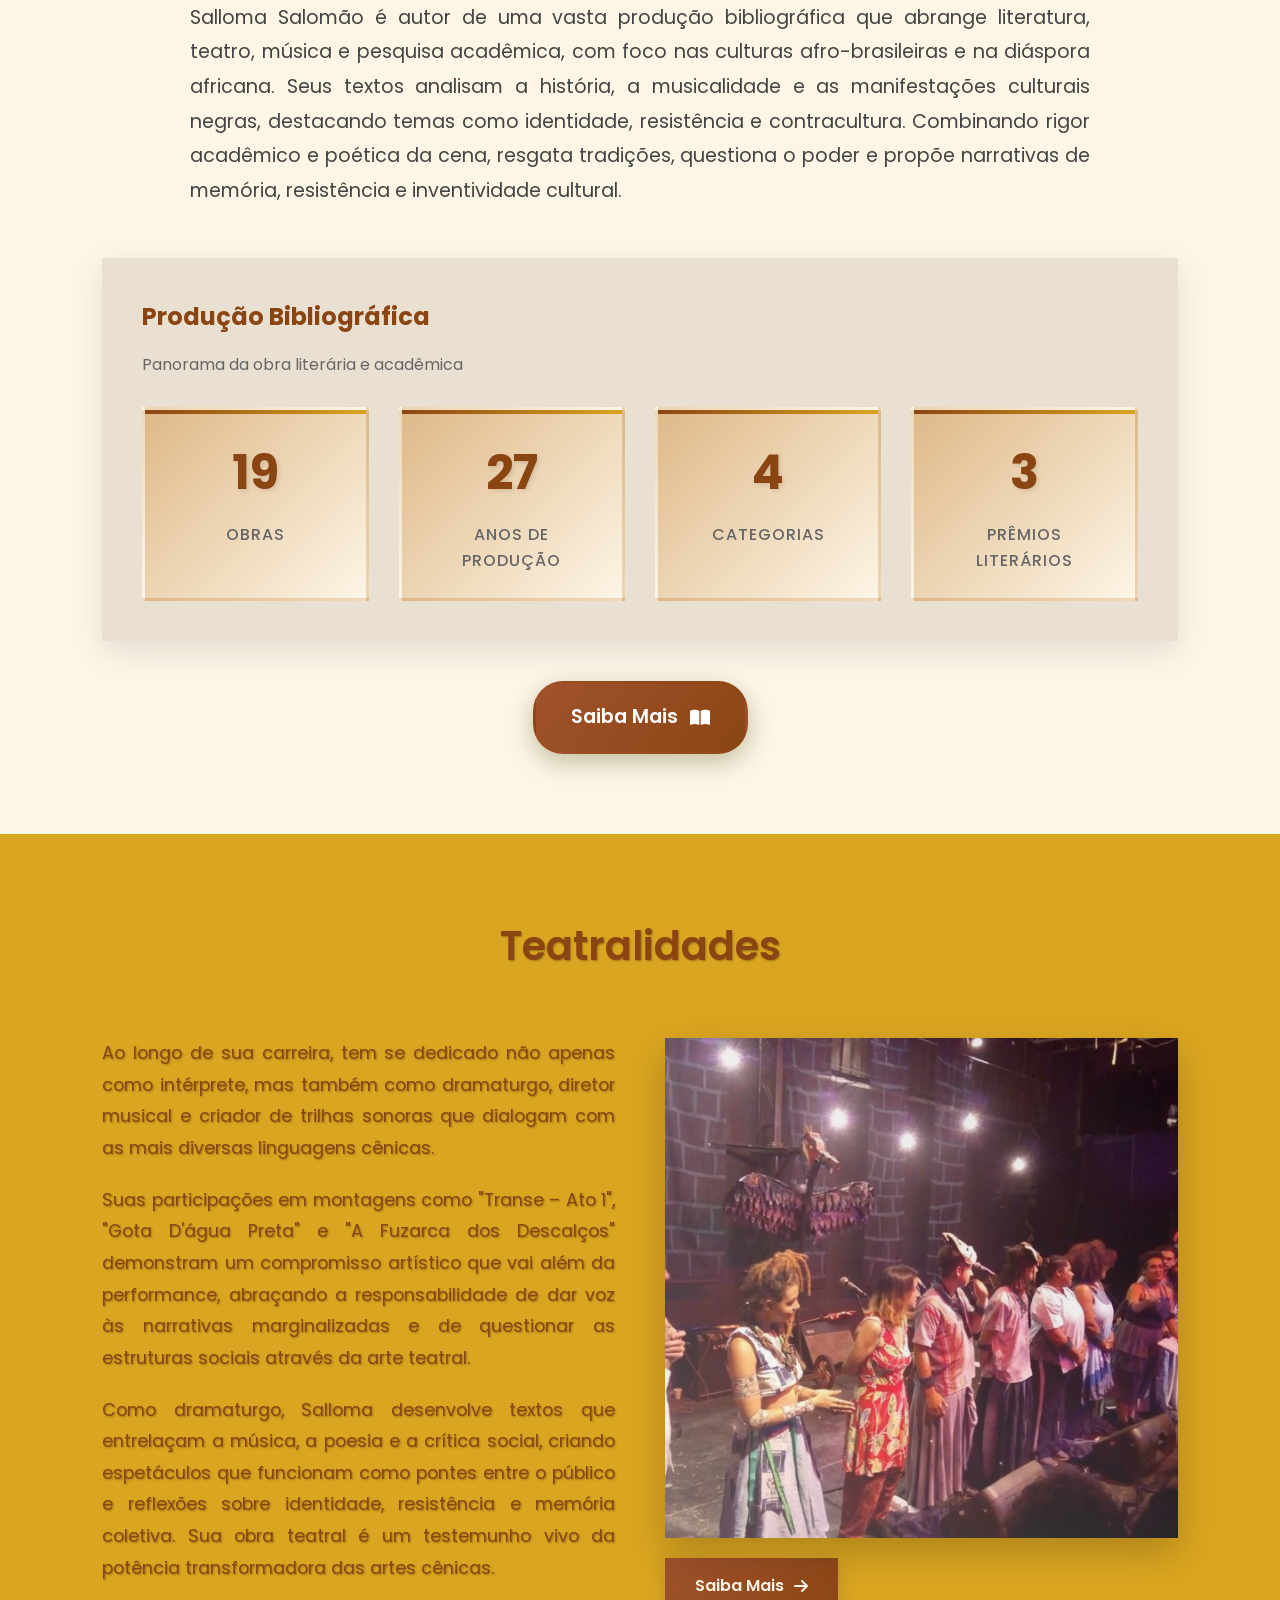
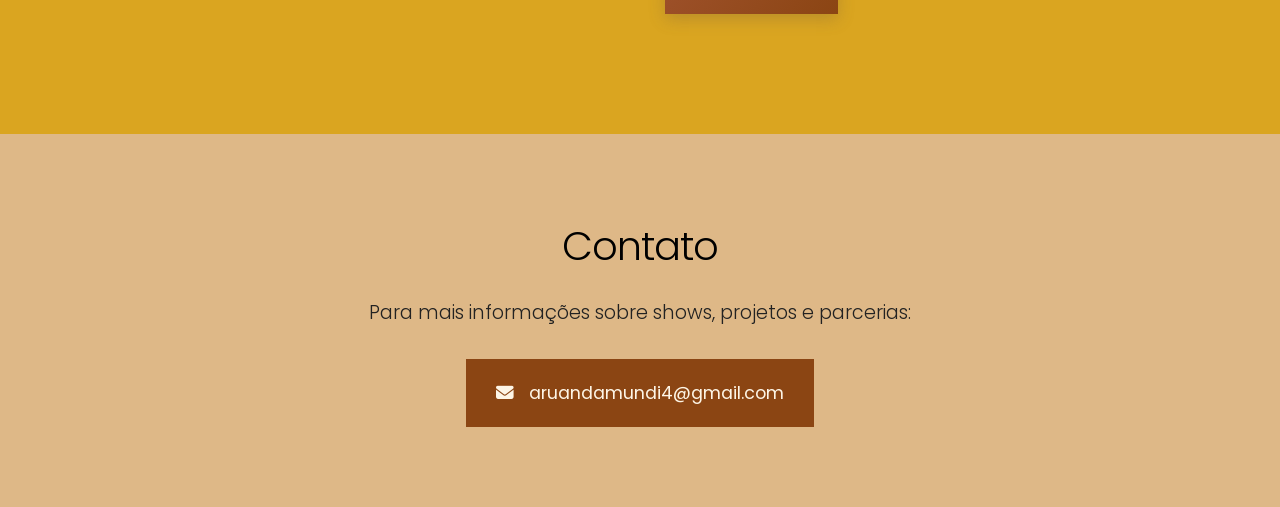
==== commit 64f8d267: "Link do fotógrafo na página inicial" ====
--- a/index.html
+++ b/index.html
@@ -33,6 +33,10 @@
             <img src="src/images/Fotos_Capa/2.png" alt="Salloma Salomão" class="hero-image">
             <img src="src/images/Fotos_Capa/3.png" alt="Salloma Salomão" class="hero-image">
             <div class="hero-overlay"></div>
+
+            <a class="fotografo_page" href="https://visormagico.com.br/alex-ribeiro/" target="_blank">
+                <div class="fotografo"><span>fotógrafo </span>ALEX RIBEIRO</div>
+            </a>
 
             <div class="social-media">
                 <a href="https://www.instagram.com/salloma.salomao/" class="social-link" title="Instagram"
--- a/src/styles/index.css
+++ b/src/styles/index.css
@@ -70,6 +70,31 @@
     height: 100%;
     background: linear-gradient(135deg, rgba(0, 0, 0, 0.2), rgba(0, 0, 0, 0.1));
     z-index: 2;
+}
+
+.fotografo_page {
+    position: absolute;
+    left: 0;
+    bottom: -25px;
+    z-index: 3;
+    background-color: rgba(255,255,255,0.2);
+    padding: 6px 15px 35px 12px;
+    border-top-right-radius: 10px;
+    transition: all 0.3s ease-in-out;
+    text-decoration: none;
+    color: rgba(0, 0, 0, 0.6);
+    font-size: 20px;
+}
+
+.fotografo_page span {
+    font-style: italic;
+    color: rgba(0, 0, 0, 0.4);
+}
+
+.fotografo_page:hover {
+    transform: translateY(-10px);
+    color: rgba(0, 0, 0, 0.78);
+    background-color:  rgba(255,255,255,0.5);
 }
 
 .social-media {
